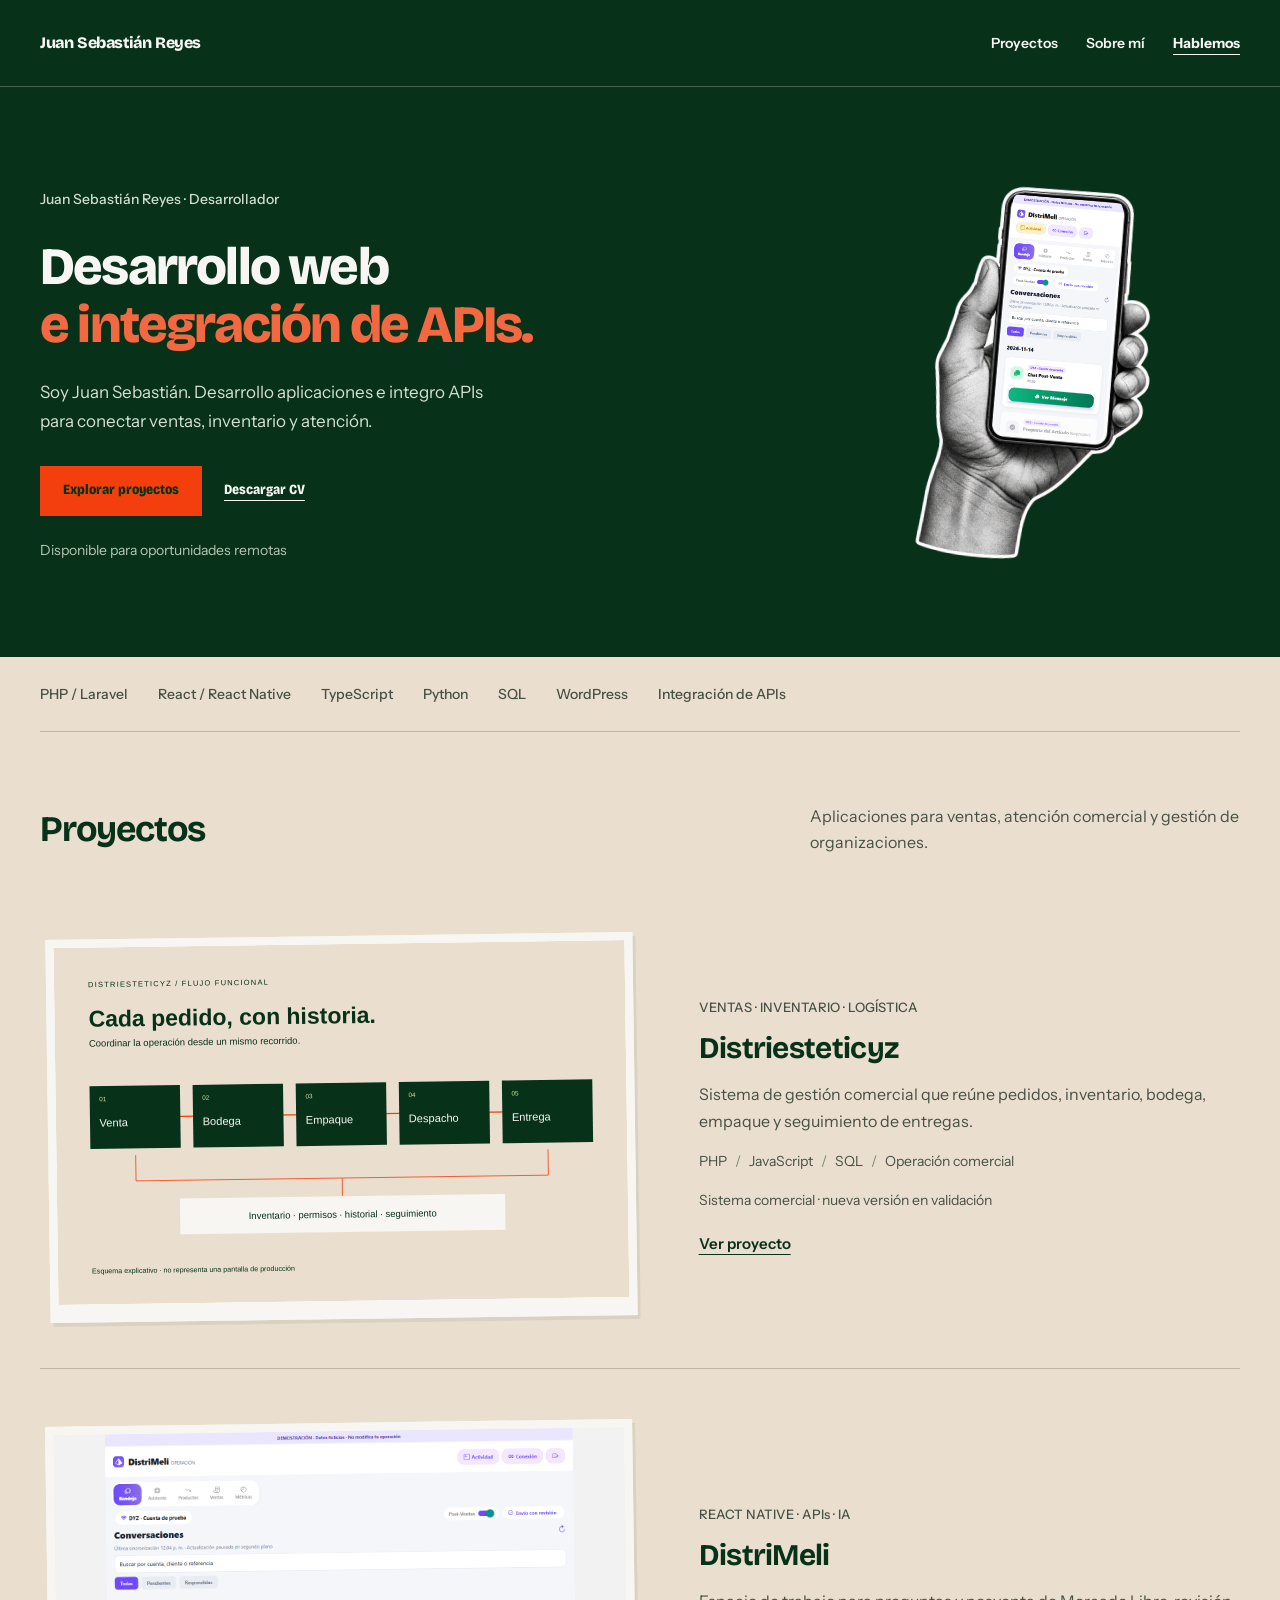
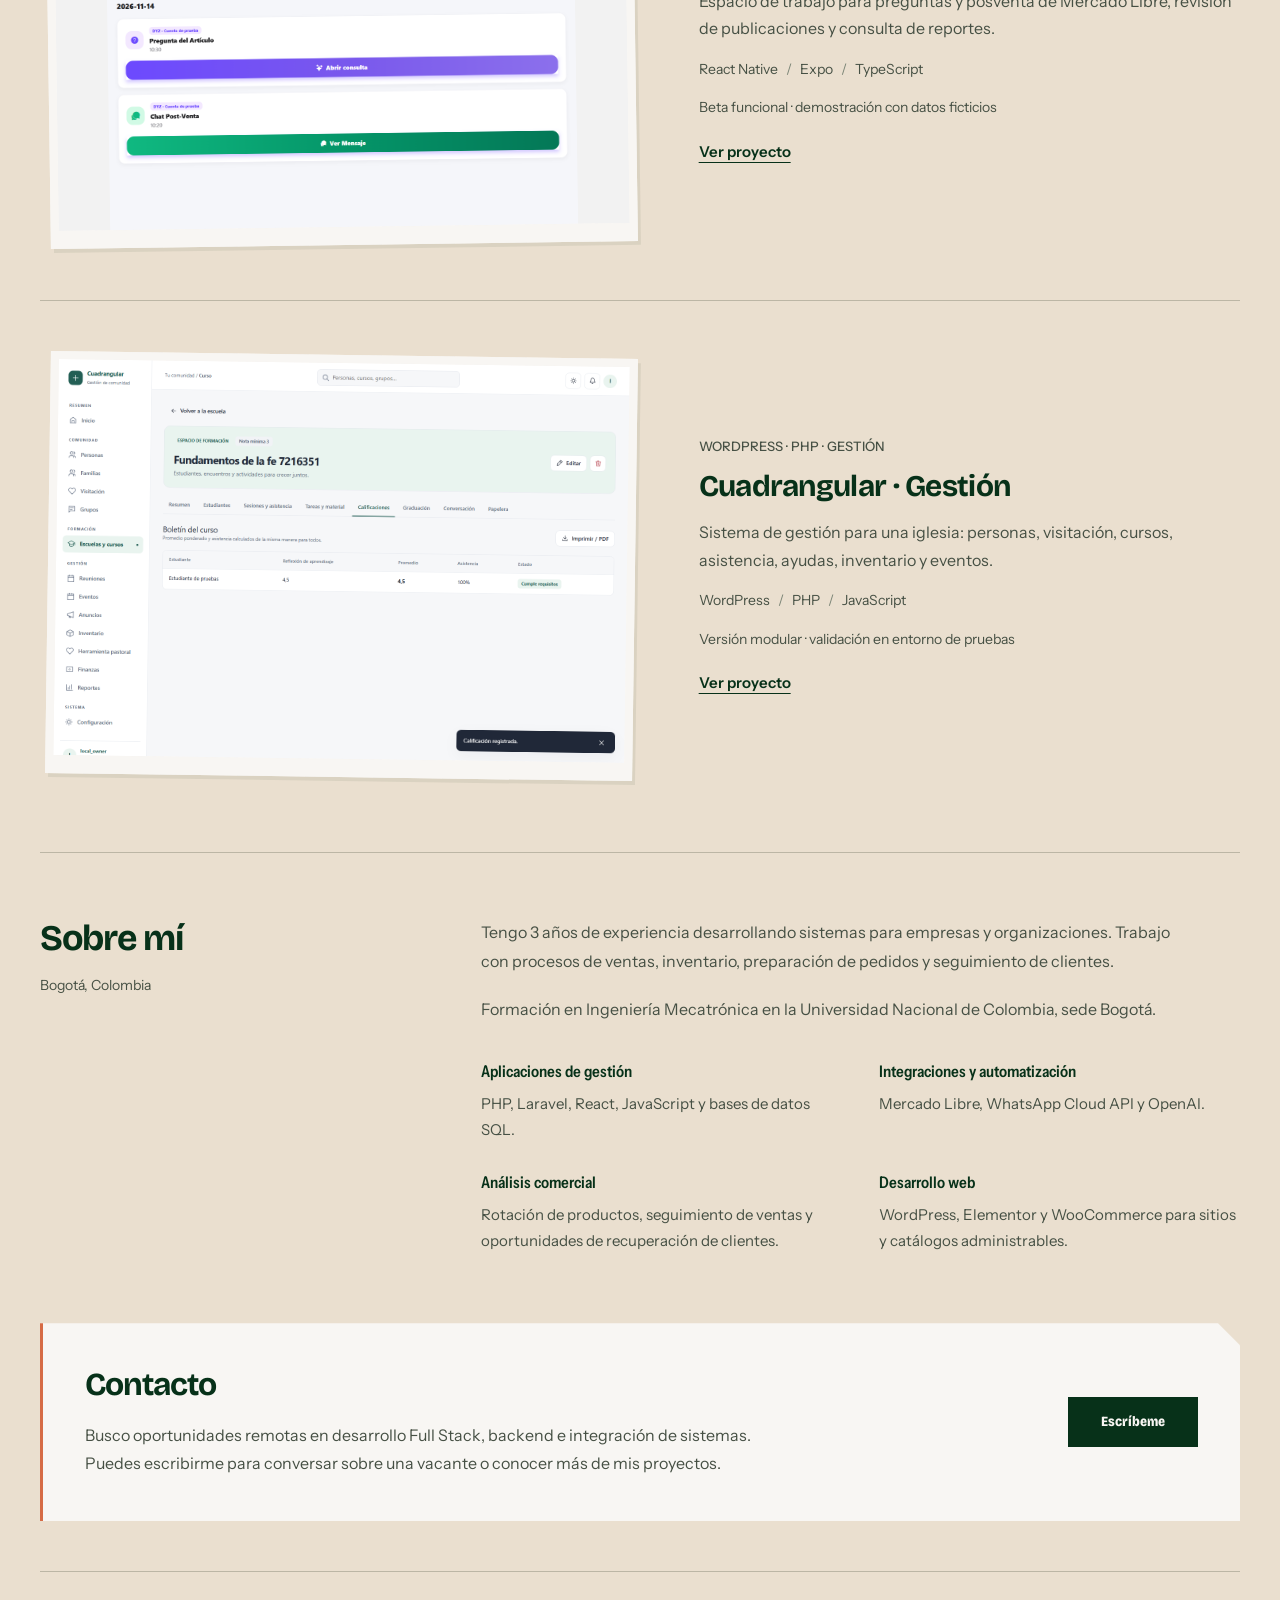
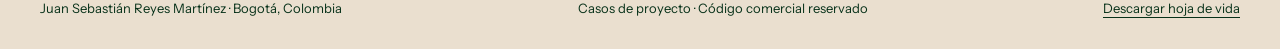
==== index.html @ 17f19066 "Simplificar proyectos, perfil y fichas Sustituir el eslogan por Desarrollo web e integración de APIs" ====
<!doctype html><html lang="es"><head><meta charset="utf-8"><meta name="viewport" content="width=device-width, initial-scale=1"><title>Desarrollo, automatización y sistemas de negocio | Juan Sebastián Reyes</title><meta name="description" content="Portafolio de Juan Sebastián Reyes: sistemas comerciales, aplicaciones e integraciones con APIs."><meta name="theme-color" content="#073119"><link rel="icon" href="favicon.svg" type="image/svg+xml"><link rel="stylesheet" href="style.css?v=editorial-3"></head><body class="home"><a class="skip" href="#main">Saltar al contenido</a><header class="nav"><div class="wrap nav-inner"><a class="brand" href="index.html">Juan Sebastián Reyes<span> / Desarrollo</span></a><nav class="nav-links" aria-label="Navegación principal"><a href="index.html#proyectos">Proyectos</a><a class="nav-about" href="index.html#sobre-mi">Sobre mí</a><a class="nav-contact" href="mailto:jreyesmaun@gmail.com">Hablemos</a></nav></div></header><main id="main"><div class="wrap"><div class="hero"><div><div class="eyebrow">Juan Sebastián Reyes · Desarrollador</div><h1>Desarrollo web<br><em>e integración de APIs.</em></h1><p class="intro">Soy Juan Sebastián. Desarrollo aplicaciones e integro APIs para conectar ventas, inventario y atención.</p><div class="actions"><a class="button" href="#proyectos">Explorar proyectos </a><a class="button secondary" href="Juan-Sebastian-Reyes-CV.pdf" download>Descargar CV </a></div><p class="hero-availability">Disponible para oportunidades remotas</p></div><aside class="hero-side" aria-label="Vista de DistriMeli"><div class="collage"><div class="phone-cutout"><img class="phone-art" src="telefono-mano.webp" alt=""><img class="phone-screen" src="distrimeli-mobile.png" alt="DistriMeli: interfaz móvil de atención comercial con datos de demostración"></div></div></aside></div><div class="skill-strip" aria-label="Tecnologías principales"><span>PHP / Laravel</span><span>React / React Native</span><span>TypeScript</span><span>Python</span><span>SQL</span><span>WordPress</span><span>Integración de APIs</span></div><section id="proyectos"><div class="section-heading"><h2>Proyectos</h2><p>Aplicaciones para ventas, atención comercial y gestión de organizaciones.</p></div><article class="featured"><a class="preview" href="distriesteticyz.html" aria-label="Ver caso de Distriesteticyz"><img src="flujo-dyz.svg" alt="Diagrama explicativo: venta, bodega, empaque, despacho y entrega, con inventario e historial compartidos." loading="lazy" width="1440" height="900"></a><div class="project-info"><span class="project-number">VENTAS · INVENTARIO · LOGÍSTICA</span><h3>Distriesteticyz</h3><p>Sistema de gestión comercial que reúne pedidos, inventario, bodega, empaque y seguimiento de entregas.</p><div class="tags"><span class="tag">PHP</span><span class="tag">JavaScript</span><span class="tag">SQL</span><span class="tag">Operación comercial</span></div><p class="scope-short">Sistema comercial · nueva versión en validación</p><a class="text-link" href="distriesteticyz.html">Ver proyecto </a></div></article><div class="project-grid"><article class="small-project"><a class="preview" href="distrimeli.html" aria-label="Ver caso de DistriMeli"><img src="distrimeli-demo.png" alt="Captura de DistriMeli en modo demostración con bandeja de preguntas y posventa de una cuenta de prueba." loading="lazy" width="1440" height="1000"></a><div class="project-info"><span class="project-number">REACT NATIVE · APIs · IA</span><h3>DistriMeli</h3><p>Espacio de trabajo para preguntas y posventa de Mercado Libre, revisión de publicaciones y consulta de reportes.</p><div class="tags"><span class="tag">React Native</span><span class="tag">Expo</span><span class="tag">TypeScript</span></div><p class="scope-short">Beta funcional · demostración con datos ficticios</p><a class="text-link" href="distrimeli.html">Ver proyecto </a></div></article><article class="small-project"><a class="preview" href="gestion-comunidad.html" aria-label="Ver caso de Cuadrangular · Gestión"><img src="cuadrangular-demo.png" alt="Captura del boletín de un curso de Cuadrangular Gestión con estudiante de pruebas, nota y asistencia." loading="lazy" width="1440" height="1000"></a><div class="project-info"><span class="project-number">WORDPRESS · PHP · GESTIÓN</span><h3>Cuadrangular · Gestión</h3><p>Sistema de gestión para una iglesia: personas, visitación, cursos, asistencia, ayudas, inventario y eventos.</p><div class="tags"><span class="tag">WordPress</span><span class="tag">PHP</span><span class="tag">JavaScript</span></div><p class="scope-short">Versión modular · validación en entorno de pruebas</p><a class="text-link" href="gestion-comunidad.html">Ver proyecto </a></div></article></div></section><section class="about" id="sobre-mi"><div><h2>Sobre mí</h2><p class="about-location">Bogotá, Colombia</p></div><div class="about-text"><p>Tengo 3 años de experiencia desarrollando sistemas para empresas y organizaciones. Trabajo con procesos de ventas, inventario, preparación de pedidos y seguimiento de clientes.</p><p>Formación en Ingeniería Mecatrónica en la Universidad Nacional de Colombia, sede Bogotá.</p><div class="capabilities"><div><h3>Aplicaciones de gestión</h3><p>PHP, Laravel, React, JavaScript y bases de datos SQL.</p></div><div><h3>Integraciones y automatización</h3><p>Mercado Libre, WhatsApp Cloud API y OpenAI.</p></div><div><h3>Análisis comercial</h3><p>Rotación de productos, seguimiento de ventas y oportunidades de recuperación de clientes.</p></div><div><h3>Desarrollo web</h3><p>WordPress, Elementor y WooCommerce para sitios y catálogos administrables.</p></div></div></div></section><section class="contact" id="contacto"><div><h2>Contacto</h2><p>Busco oportunidades remotas en desarrollo Full Stack, backend e integración de sistemas. Puedes escribirme para conversar sobre una vacante o conocer más de mis proyectos.</p></div><a class="button" href="mailto:jreyesmaun@gmail.com">Escríbeme </a></section></div></main><footer class="wrap footer"><span>Juan Sebastián Reyes Martínez · Bogotá, Colombia</span><span>Casos de proyecto · Código comercial reservado</span><a href="Juan-Sebastian-Reyes-CV.pdf" download>Descargar hoja de vida</a></footer></body></html>
---- style.css ----
:root{--paper:#f6f5ef;--ink:#183a2e;--muted:#59655f;--line:#d7ddd4;--lime:#d9eea6;--orange:#be4b29;--white:#fffef9;--radius:16px}*{box-sizing:border-box}html{scroll-behavior:smooth;scroll-padding-top:90px}body{margin:0;background:var(--paper);color:var(--ink);font-family:Arial,Helvetica,sans-serif;line-height:1.6}a{color:inherit}button{font:inherit}img{display:block;max-width:100%;height:auto}button,a{-webkit-tap-highlight-color:transparent}a:focus-visible,button:focus-visible,summary:focus-visible{outline:3px solid var(--orange);outline-offset:5px}::selection{background:var(--lime)}.wrap{width:min(1180px,calc(100% - 64px));margin:auto}.skip{position:absolute;top:-80px;background:var(--ink);color:white;padding:12px;z-index:9}.skip:focus{top:8px}.nav{border-bottom:1px solid var(--line);background:var(--paper)}.nav-inner{min-height:88px;display:flex;justify-content:space-between;align-items:center;gap:24px}.brand{text-decoration:none;font-size:17px;font-weight:700;letter-spacing:-.4px}.brand span{font-weight:400;color:var(--muted)}.nav-links{display:flex;gap:28px;align-items:center;font-size:14px}.nav-links a{text-decoration:none}.nav-links a:hover{text-decoration:underline}.nav-contact{border:1px solid var(--ink);padding:9px 16px;border-radius:100px}.eyebrow{font-size:12px;font-weight:700;letter-spacing:1.5px;text-transform:uppercase;color:var(--muted)}.hero{padding:84px 0 64px;display:grid;grid-template-columns:1.55fr .7fr;gap:60px;align-items:end}.hero h1{font-family:Georgia,'Times New Roman',serif;font-weight:400;font-size:clamp(46px,5.5vw,76px);line-height:1.07;letter-spacing:-2.6px;margin:22px 0 28px}.hero h1 em{font-style:italic;color:var(--orange)}.intro{font-size:18px;line-height:1.7;max-width:650px;color:var(--muted)}.hero-side{border-top:2px solid var(--ink);padding:25px 0 0;margin-bottom:10px}.hero-side p{font-size:15px;margin:8px 0 22px}.status{display:flex;align-items:center;gap:8px;font-size:12px;color:var(--muted)}.dot{width:7px;height:7px;background:#367b4e;border-radius:50%;flex-shrink:0}.actions{display:flex;flex-wrap:wrap;gap:14px;margin-top:28px}.button{display:inline-flex;align-items:center;justify-content:center;gap:20px;min-height:48px;padding:12px 21px;background:var(--ink);color:var(--white);text-decoration:none;border:1px solid var(--ink);border-radius:6px;font-size:14px;font-weight:600}.button:hover{background:#29553f}.button.secondary{background:transparent;color:var(--ink)}.button.secondary:hover{background:#e8eee2}.skill-strip{border-top:1px solid var(--line);border-bottom:1px solid var(--line);display:flex;flex-wrap:wrap;gap:12px 26px;padding:19px 0;font-size:13px;color:var(--muted)}.skill-strip span:before{content:'+';color:var(--orange);margin-right:9px}section{padding:72px 0}.section-heading{display:flex;align-items:baseline;justify-content:space-between;gap:24px;margin-bottom:35px}.section-heading h2,.about h2,.contact h2{font-family:Georgia,serif;font-size:40px;line-height:1.15;font-weight:400;letter-spacing:-1px;margin:0}.section-heading p{font-size:13px;color:var(--muted);max-width:300px}.featured{display:grid;grid-template-columns:1.2fr 1fr;gap:40px;align-items:center;padding-bottom:44px;border-bottom:1px solid var(--line)}.preview{display:block;overflow:hidden;border-radius:var(--radius);background:#e8eee7;border:1px solid #dce2d8}.preview img{width:100%;transition:transform .25s ease}.preview:hover img{transform:scale(1.025)}.project-number{color:var(--orange);font-size:12px;letter-spacing:1px;font-weight:700}.project-info h3,.small-project h3{font-size:30px;line-height:1.2;letter-spacing:-1px;margin:14px 0}.project-info p,.small-project p{color:var(--muted);font-size:16px}.tags{display:flex;gap:7px;flex-wrap:wrap;margin:20px 0}.tag{border:1px solid var(--line);padding:4px 10px;border-radius:100px;font-size:11px;color:var(--muted)}.text-link{display:inline-flex;gap:24px;align-items:center;text-underline-offset:6px;font-size:14px;font-weight:700}.project-grid{display:grid;grid-template-columns:1fr 1fr;gap:36px;padding-top:40px}.small-project .preview{aspect-ratio:1.44;display:flex;align-items:center;background:#edeef5}.small-project .preview img{width:100%;height:100%;object-fit:cover;object-position:top}.small-project .project-number{display:block;margin-top:23px}.small-project h3{font-size:26px}.small-project p{max-width:500px}.scope-short{font-size:12px!important;line-height:1.5;color:var(--muted)}.about{border-top:1px solid var(--line);display:grid;grid-template-columns:.8fr 1.2fr;gap:80px}.about-text>p{font-size:18px;color:var(--muted);margin-top:0}.capabilities{display:grid;grid-template-columns:1fr 1fr;gap:22px 26px;margin-top:30px}.capabilities h3{font-size:15px;margin:0 0 5px}.capabilities p{font-size:14px;margin:0;color:var(--muted)}.contact{padding:54px;background:var(--ink);color:var(--paper);border-radius:var(--radius);margin-bottom:60px;display:flex;gap:40px;justify-content:space-between;align-items:center}.contact h2{font-size:38px}.contact p{color:#d0dbd0;max-width:590px}.contact .button{background:var(--lime);color:var(--ink);border-color:var(--lime);white-space:nowrap}.footer{border-top:1px solid var(--line);padding:25px 0 35px;font-size:12px;color:var(--muted);display:flex;justify-content:space-between;gap:24px}.footer a{text-underline-offset:4px}.case-top{padding:45px 0 42px}.back{font-size:13px;text-decoration:none;color:var(--muted)}.case-title{display:grid;grid-template-columns:1.5fr .65fr;gap:60px;align-items:end;margin-top:42px}.case-title h1{font-size:clamp(40px,5.2vw,66px);font-family:Georgia,serif;line-height:1.1;font-weight:400;letter-spacing:-2px;margin:18px 0}.case-title .lead{font-size:21px;color:var(--muted);max-width:700px;line-height:1.5}.case-meta{border-left:1px solid var(--line);padding-left:24px;font-size:13px}.case-meta strong{display:block;color:var(--ink);margin-top:18px}.case-meta p{margin:4px 0;color:var(--muted)}.case-media{margin:0;padding:0}.image-open{border:1px solid var(--line);border-radius:var(--radius);padding:0;display:block;overflow:hidden;width:100%;cursor:zoom-in;background:#e8eee7}.case-media img{width:100%;max-height:670px;object-fit:contain}.case-media figcaption{font-size:12px;color:var(--muted);padding:12px 0}.case-body{display:grid;grid-template-columns:230px 1fr;gap:70px;padding-top:50px}.case-index{font-size:13px;position:sticky;top:24px;align-self:start;border-top:1px solid var(--line);padding-top:20px}.case-index a{display:block;text-decoration:none;margin:12px 0;color:var(--muted)}.case-index a:hover{color:var(--orange)}.case-content section{padding:0 0 45px}.case-content h2{font-family:Georgia,serif;font-size:32px;line-height:1.2;font-weight:400;letter-spacing:-.6px;margin:0 0 20px}.case-content p{font-size:17px;color:var(--muted)}.feature-list{list-style:none;padding:0;margin:0}.feature-list li{border-top:1px solid var(--line);padding:17px 0;display:grid;grid-template-columns:190px 1fr;gap:25px;font-size:15px}.feature-list strong{font-size:14px}.feature-list span{color:var(--muted)}details{border-top:1px solid var(--line);padding:18px 0}summary{cursor:pointer;font-weight:600;font-size:15px}details p{font-size:15px!important;margin-bottom:0}.scope-box{padding:25px!important;background:#e8eee3;border-radius:12px;margin-bottom:45px}.scope-box h2{font-size:27px}.scope-box p{font-size:15px}.next-case{border-top:1px solid var(--line);padding:40px 0 60px;display:flex;justify-content:space-between;gap:24px;align-items:center}.next-case h2{font-size:24px;margin:4px 0}.gallery-dialog{width:min(1500px,96vw);max-width:96vw;max-height:94vh;border:0;padding:50px 14px 14px;background:var(--white);border-radius:10px}.gallery-dialog::backdrop{background:rgba(12,30,22,.83)}.gallery-dialog img{max-height:80vh;margin:auto;object-fit:contain}.close-dialog{position:absolute;right:14px;top:10px;border:1px solid var(--line);border-radius:4px;background:var(--white);padding:5px 13px;cursor:pointer}.print-only{display:none}
@media(max-width:850px){.wrap{width:calc(100% - 40px)}.hero{grid-template-columns:1fr;gap:30px;padding-top:55px}.hero-side{display:grid;grid-template-columns:1fr 1fr;gap:14px}.hero h1{font-size:58px}.hero-side p{margin-bottom:8px}.featured{grid-template-columns:1fr;gap:26px}.project-info h3{font-size:30px}.about{gap:35px;grid-template-columns:1fr}.contact{padding:32px;flex-direction:column;align-items:flex-start}.case-title{grid-template-columns:1fr;gap:15px}.case-meta{border-left:0;padding-left:0;display:grid;grid-template-columns:1fr 1fr;gap:20px}.case-body{grid-template-columns:1fr;gap:20px}.case-index{position:static;display:flex;gap:18px;flex-wrap:wrap;padding:12px 0;border-bottom:1px solid var(--line)}.case-index a{margin:0}.case-title h1{font-size:50px}.section-heading h2{font-size:36px}}
@media(max-width:560px){.wrap{width:calc(100% - 32px)}.nav-inner{min-height:76px;gap:12px}.brand{font-size:15px}.brand span{display:block;font-size:12px}.nav-links{gap:14px;font-size:12px}.nav-links .nav-about{display:none}.nav-contact{padding:7px 11px}.hero{padding:44px 0 35px}.hero h1{font-size:46px;letter-spacing:-1.9px}.intro{font-size:16px}.hero-side{grid-template-columns:1fr}.hero-side .side-note{display:none}.actions{gap:10px}.button{font-size:13px;padding:11px 15px;gap:10px}.skill-strip{gap:10px 16px;font-size:12px}.section-heading{display:block}.section-heading p{max-width:none}section{padding:48px 0}.project-grid{grid-template-columns:1fr;gap:36px}.project-info h3{font-size:28px}.capabilities{grid-template-columns:1fr}.about{gap:25px}.contact{padding:28px 24px;margin-bottom:35px}.contact h2{font-size:32px}.footer{flex-direction:column;gap:9px}.case-top{padding-top:28px}.case-title{margin-top:28px}.case-title h1{font-size:41px;overflow-wrap:anywhere}.case-title .lead{font-size:19px}.case-meta{grid-template-columns:1fr;gap:0}.case-media img{max-height:none}.case-body{padding-top:30px}.feature-list li{grid-template-columns:1fr;gap:5px}.case-content h2{font-size:28px}.case-content p{font-size:16px}.next-case{align-items:flex-start;flex-direction:column}.next-case h2{font-size:23px}.case-index{font-size:12px;gap:12px}.tags{margin:16px 0}}
@media(prefers-reduced-motion:reduce){html{scroll-behavior:auto}*{transition:none!important}}@media print{.nav,.case-index,.contact,.footer,.next-case,.actions,.gallery-dialog{display:none}.wrap{width:100%}.case-body{display:block}.case-title{display:block}.case-meta{border:0;padding:0}.case-media img{max-height:320px}.case-content section{break-inside:avoid}.case-content details{display:block}body{background:white;color:black}.case-top{padding-top:0}}

/* COLLAGE REDESIGN */
@font-face{font-family:Bricolage;src:url('bricolage.woff2') format('woff2');font-weight:200 800;font-stretch:75% 100%;font-display:swap}
@font-face{font-family:Instrument;src:url('instrument.woff2') format('woff2');font-weight:400 700;font-stretch:75% 100%;font-display:swap}
:root{--paper:#EADFCF;--ink:#073119;--muted:#465044;--line:#bcb6a5;--lime:#f4f9f0;--orange:#c32d05;--white:#F8F6F3;--radius:0px;--signal:#F23F0D}
body{font-family:Instrument,Arial,sans-serif;background:var(--paper)}
.wrap{width:min(1200px,calc(100% - 72px))}h1,h2,h3,.brand,.button,.collage-label{font-family:Bricolage,Arial,sans-serif;font-stretch:85%}
.nav{background:var(--ink);color:var(--white);border-color:#49614b}.nav-inner{min-height:86px}.brand{font-size:19px;font-weight:800}.brand span{color:#d1dacb;font-size:13px;margin-left:8px}.nav-links{font-weight:600}.nav-contact{border:0;background:var(--signal);color:var(--ink);border-radius:0;font-weight:800;clip-path:polygon(0 0,100% 0,100% 75%,90% 100%,0 100%)}
.home{background:linear-gradient(var(--ink) 0 815px,var(--paper) 815px)}
.hero{position:relative;grid-template-columns:1.15fr 1fr;align-items:center;gap:25px;min-height:638px;padding:65px 0 40px;color:var(--white)}
.hero:before{content:'';position:absolute;pointer-events:none;inset:0 -30px;background:radial-gradient(#f23f0d44 .8px,transparent 1px);background-size:9px 9px;mask-image:linear-gradient(90deg,transparent 40%,#000);z-index:0}.hero>div,.hero>aside{position:relative}
.hero .eyebrow{color:#e4d9c8;font-size:11px;letter-spacing:1.9px}.hero h1{font-family:Bricolage,Arial,sans-serif;font-stretch:75%;font-size:clamp(64px,6.5vw,92px);line-height:.91;letter-spacing:-4px;font-weight:800;margin:27px 0}.hero h1 em{font-style:normal;color:var(--signal)}.hero .intro{font-size:16px;line-height:1.65;max-width:530px;color:#e4e5d9}.hero-side{border:0;padding:0;margin:0;min-width:0}.hero .status{color:#f4f9f0;justify-content:center;font-size:11px;letter-spacing:.3px}.dot{background:#e6f3ad;box-shadow:0 0 0 4px #e6f3ad22}
.button{border:0;border-radius:0;font-size:14px;font-weight:800;min-height:50px;background:var(--ink);padding:13px 23px;box-shadow:4px 4px 0 #07311920;transition:transform .18s,background .18s}.button:hover{background:#194b2c;transform:translate(-2px,-2px)}.hero .button{background:var(--signal);color:var(--ink);box-shadow:4px 4px 0 #0003}.hero .button.secondary{background:transparent;border:1px solid #adbb9f;color:var(--white);box-shadow:none}.hero .button.secondary:hover{background:#21472f}.actions{gap:16px}
.collage{height:470px;position:relative;isolation:isolate}.collage-orbit{position:absolute;inset:45px 10px 25px 25px;border:1px solid #f23f0d88;border-radius:50%;transform:rotate(-20deg)}.collage-orbit:after{content:'';position:absolute;inset:26px -20px;border:1px dashed #e9dece55;border-radius:50%;transform:rotate(45deg)}
.paper-screen{position:absolute;top:70px;left:2%;width:74%;padding:9px 9px 20px;background:var(--white);color:var(--ink);transform:rotate(-10deg);box-shadow:9px 10px 0 #0004;clip-path:polygon(0 2%,96% 0,100% 96%,85% 98%,70% 97%,42% 100%,0 97%)}.paper-screen img{width:100%;filter:grayscale(1);border:1px solid #aaa}.paper-caption{display:block;font-size:9px;font-weight:700;letter-spacing:1px;padding:4px 4px 9px}.phone-cutout{position:absolute;top:10px;right:-10px;width:72%;aspect-ratio:2/3;transform:rotate(10deg);filter:drop-shadow(8px 10px 0 #0003)}.phone-art{position:absolute;inset:0;width:100%;height:100%}.phone-screen{position:absolute;left:34.4%;top:6.4%;width:42%;height:59.8%;object-fit:cover;object-position:top;border-radius:4%}
.experience-stamp{position:absolute;z-index:4;left:0;bottom:62px;width:135px;height:135px;background:var(--signal);color:var(--ink);display:flex;flex-direction:column;align-items:center;justify-content:center;transform:rotate(-12deg);clip-path:polygon(50% 0,60% 10%,75% 4%,79% 20%,96% 25%,90% 40%,100% 50%,90% 60%,96% 75%,80% 80%,75% 96%,60% 90%,50% 100%,40% 90%,25% 96%,20% 80%,4% 75%,10% 60%,0 50%,10% 40%,4% 25%,20% 20%,25% 4%,40% 10%)}.experience-stamp strong{font:800 52px/.9 Bricolage}.experience-stamp span{font-size:10px;font-weight:800;text-align:center;line-height:1.15;margin-top:5px}.collage-label{position:absolute;z-index:5;padding:8px 16px;background:var(--paper);color:var(--ink);font-weight:800;letter-spacing:1px;font-size:13px;box-shadow:5px 5px 0 #0003;white-space:nowrap}.label-one{top:20px;left:0;transform:rotate(-5deg)}.label-two{right:0;bottom:29px;background:var(--signal);transform:rotate(-5deg)}.collage-cross{position:absolute;right:3px;top:3px;color:var(--signal);font-size:68px;line-height:1}
.skill-strip{position:relative;background:var(--paper);color:var(--ink);border:0;margin:20px -12px 0;padding:24px 26px;justify-content:space-between;gap:12px;font-weight:700;font-size:12px;transform:rotate(-1deg);clip-path:polygon(0 6%,8% 2%,15% 5%,30% 0,40% 4%,55% 0,70% 4%,83% 0,100% 4%,100% 96%,88% 100%,73% 96%,60% 100%,44% 97%,30% 100%,12% 97%,0 100%)}.skill-strip span:before{content:'✳';color:var(--orange)}
#proyectos{position:relative;padding-top:90px;background:var(--paper)}#proyectos:before{content:'';position:absolute;inset:40px -36px 0;background:var(--paper);z-index:-1}.section-heading{align-items:end;border-bottom:2px solid var(--ink);padding-bottom:24px;margin-bottom:42px}.section-heading h2,.about h2,.contact h2{font-family:Bricolage,Arial,sans-serif;font-weight:800;font-stretch:75%;text-transform:uppercase;font-size:clamp(36px,4.5vw,62px);line-height:.95;letter-spacing:-2px;max-width:650px}.section-heading p{font-size:14px;line-height:1.6}
.preview{border:9px solid var(--white);border-bottom-width:27px;border-radius:0;box-shadow:7px 8px 0 #07311925;transform:rotate(-2deg)}.featured{gap:58px;padding:8px 8px 55px;grid-template-columns:1.1fr 1fr}.project-info h3,.small-project h3{font-weight:800;font-size:35px;letter-spacing:-1.4px}.project-number{display:inline-block;background:var(--ink);color:var(--white);padding:7px 10px;font-size:10px;letter-spacing:1px;transform:rotate(-1deg)}.tag{border-color:#8d9a83;border-radius:0;color:var(--ink);font-size:11px;background:#f8f6f333}.text-link{font-family:Bricolage;font-size:16px;gap:40px}.text-link:hover{color:var(--orange)}.project-grid{gap:65px;padding:48px 10px 0}.small-project:nth-child(2) .preview{transform:rotate(2deg)}.small-project .preview{aspect-ratio:1.55}.small-project .preview img{filter:grayscale(1);transition:filter .3s,transform .3s}.small-project .preview:hover img{filter:none}.small-project .project-number{margin-top:35px}.scope-short{font-size:12px!important}.about{padding:65px 0 75px;gap:65px;border-top:2px solid var(--ink);grid-template-columns:.9fr 1.1fr}.about h2{font-size:51px}.about .eyebrow{color:var(--orange)}.about-text>p{font-size:18px}.capabilities{gap:25px}.capabilities h3{font-weight:800;font-size:17px}.capabilities>div{border-top:1px solid var(--line);padding-top:15px}
.contact{position:relative;background:var(--signal);color:var(--ink);border-radius:0;padding:65px 55px;clip-path:polygon(0 5%,93% 0,100% 15%,100% 95%,7% 100%,0 85%);margin-bottom:40px;gap:40px}.contact h2{font-size:48px;max-width:650px}.contact p{color:var(--ink);font-size:16px}.contact .button{background:var(--ink);color:var(--white);box-shadow:5px 5px 0 #07311930}.footer{border-color:#9ba68e;color:var(--ink);font-size:11px}
.case-top{padding:40px 0}.case-title{gap:55px;margin-top:35px}.case-title h1{font-family:Bricolage;font-stretch:75%;font-size:clamp(40px,5.2vw,70px);font-weight:800;letter-spacing:-2px;text-transform:uppercase;line-height:1}.case-title .lead{font-size:23px}.case-top .eyebrow{color:var(--orange)}.case-meta{border-left:2px solid var(--signal)}.case-meta strong{font-family:Bricolage;font-size:15px}.image-open{border:10px solid var(--white);border-bottom-width:20px;box-shadow:7px 7px 0 #07311920;border-radius:0}.case-content h2{font-family:Bricolage;font-size:36px;letter-spacing:-1px;font-weight:800;line-height:1.1}.case-index{border-top:3px solid var(--signal)}.case-index a{color:var(--ink)}.case-index a:hover{text-decoration:underline}.scope-box{border-radius:0;background:#f8f6f3;border-left:4px solid var(--signal);padding:28px!important}.gallery-dialog,.close-dialog{border-radius:0}.next-case{border-top:2px solid var(--ink)}
@media(min-width:1500px){.home{background:linear-gradient(var(--ink) 0 815px,var(--paper) 815px)}}
@media(max-width:1000px){.hero h1{font-size:70px}.hero{gap:10px}.collage{height:415px}.phone-cutout{top:50px;width:82%}.experience-stamp{width:115px;height:115px;bottom:80px}.label-two{font-size:10px;bottom:44px}.collage-label{font-size:11px}.skill-strip{justify-content:flex-start;gap:12px 24px}.home{background:linear-gradient(var(--ink) 0 830px,var(--paper) 830px)}.brand span{display:none}.about h2{font-size:42px}}
@media(max-width:850px){.wrap{width:calc(100% - 40px)}.home{background:var(--paper)}.home .nav{background:var(--ink)}.hero{grid-template-columns:1fr;gap:0;padding:45px 0 30px;background:var(--ink);box-shadow:0 0 0 20px var(--ink)}.hero:before{inset:0;mask-image:linear-gradient(0deg,#000,transparent)}.hero h1{font-size:80px}.hero .intro{max-width:600px}.hero-side{display:block;max-width:480px;width:100%;margin:15px auto 0}.collage{height:470px}.phone-cutout{top:5px;width:72%}.experience-stamp{bottom:65px;width:135px;height:135px}.label-two{bottom:25px;font-size:13px}.collage-label{font-size:13px}.hero .status{padding-top:8px}.skill-strip{margin-top:22px;padding:20px 12px;transform:none;clip-path:none;border-bottom:1px solid var(--line)}#proyectos{padding-top:55px}.section-heading h2{font-size:49px}.featured{grid-template-columns:1fr;gap:33px;padding-left:5px;padding-right:5px}.project-grid{gap:35px}.project-info h3{font-size:35px}.about{grid-template-columns:1fr;gap:30px}.about h2{font-size:48px}.contact{padding:55px 35px;gap:20px}.contact h2{font-size:45px}.case-title{gap:15px}.case-meta{border-left:0;border-top:1px solid var(--line);padding-top:10px}.case-title h1{font-size:51px}.case-body{gap:25px}.case-content h2{font-size:32px}}
@media(max-width:560px){.wrap{width:calc(100% - 36px)}.nav-inner{min-height:76px;gap:8px}.brand{font-size:15px;max-width:135px;line-height:1.1}.nav-links{gap:15px;font-size:11px}.nav-contact{padding:9px 10px}.hero{box-shadow:0 0 0 18px var(--ink);padding-top:37px}.hero .eyebrow{font-size:9px;letter-spacing:1.1px}.hero h1{font-size:clamp(54px,15.8vw,82px);letter-spacing:-3px;margin:24px 0}.hero .intro{font-size:15px}.hero .actions{gap:10px}.hero .button{font-size:12px;padding:12px 15px}.hero-side{margin-top:22px}.collage{height:390px;max-width:360px;margin:auto}.phone-cutout{width:76%;right:0;top:16px}.paper-screen{top:65px;width:76%}.experience-stamp{width:108px;height:108px;bottom:48px}.experience-stamp strong{font-size:42px}.experience-stamp span{font-size:8px}.collage-label{font-size:10px;padding:8px 10px}.label-one{top:20px}.label-two{font-size:10px;bottom:15px;right:3px}.collage-cross{font-size:52px;right:0}.hero .status{font-size:10px}.skill-strip{font-size:11px;gap:12px 20px;margin-left:0;margin-right:0;padding:18px 0}.section-heading h2{font-size:42px;letter-spacing:-1.5px}.section-heading p{margin-bottom:0}.section-heading{padding-bottom:20px;margin-bottom:30px}.preview{border-width:7px;border-bottom-width:20px;box-shadow:5px 6px 0 #07311925}.project-grid{grid-template-columns:1fr;padding-top:30px;gap:44px}.project-info h3,.small-project h3{font-size:30px}.project-number{font-size:9px;letter-spacing:.6px}.featured{padding-bottom:35px}.about{padding:45px 0}.about h2{font-size:43px}.about-text>p{font-size:16px}.capabilities{grid-template-columns:1fr;gap:18px}.contact{padding:45px 25px;clip-path:polygon(0 3%,92% 0,100% 7%,100% 97%,8% 100%,0 93%)}.contact h2{font-size:39px}.contact p{font-size:15px}.footer{font-size:11px}.case-title h1{font-size:clamp(32px,9vw,45px);overflow-wrap:anywhere}.case-title .lead{font-size:20px}.case-title .eyebrow{font-size:10px;letter-spacing:1px}.case-content h2{font-size:29px}.case-content p{font-size:16px}.case-body{padding-top:25px}.scope-box{padding:22px!important}.image-open{border-width:6px;border-bottom-width:13px}.case-media figcaption{font-size:11px}.next-case h2{font-size:25px}}
@media(max-width:360px){.collage{height:345px}.label-two{font-size:9px}.experience-stamp{bottom:35px}.hero .button{padding:11px 12px}.nav-links{gap:10px}}
@media(prefers-reduced-motion:reduce){*{transition:none!important;scroll-behavior:auto!important}}
@media print{body,.home{background:white}.hero{color:black;box-shadow:none;background:white}.hero .intro,.hero .eyebrow{color:black}.hero-side,.skill-strip{display:none}.hero{display:block}.preview,.image-open{box-shadow:none;transform:none}}

.phone-cutout{width:64%;max-width:320px;right:18px}.hero h1{font-stretch:100%;font-size:clamp(68px,7.5vw,102px)}@media(max-width:850px){.phone-cutout{width:64%;right:18px}.hero h1{font-size:85px}}@media(max-width:560px){.phone-cutout{width:70%;right:10px}.hero h1{font-size:clamp(54px,16vw,82px)}}

.home #main{overflow-x:clip}.collage-orbit{overflow:hidden}.section-heading h2,.about h2,.contact h2{font-stretch:100%}.section-heading h2{font-size:clamp(36px,4vw,56px)}

/* Portada simplificada: un recorte y una sola jerarquía visual. */
.home{background:var(--paper)}
.hero{min-height:570px;grid-template-columns:1.25fr .75fr;gap:65px;padding:65px 0 60px;background:var(--ink);box-shadow:0 0 0 100vmax var(--ink);clip-path:inset(0 -100vmax)}
.hero:before{display:none}
.hero h1{font-size:clamp(52px,5.2vw,74px);line-height:1.02;letter-spacing:-2.6px;margin:28px 0 25px;text-transform:none}
.hero h1 em{color:#F26941}
.hero .eyebrow{font-size:10px;letter-spacing:1.5px;color:#c6d2c3}
.hero .intro{max-width:460px;font-size:17px;line-height:1.7;color:#d8dfd4}
.hero .actions{margin-top:30px;gap:22px;align-items:center}
.hero .button{box-shadow:none}
.hero .button.secondary{border:0;padding:10px 0;background:none;text-decoration:underline;text-underline-offset:6px}
.hero-availability{font-size:11px;color:#b8c7b5;margin:23px 0 0}
.hero-side{margin:0;max-width:none}
.collage{height:405px;max-width:340px;margin:auto}
.phone-cutout{top:0;right:25px;width:265px;max-width:none;transform:rotate(5deg);filter:none}
.skill-strip{transform:none;clip-path:none;margin:0;padding:26px 0;border-bottom:1px solid var(--line);font-weight:500;font-size:12px;gap:14px 22px}
.skill-strip span:before{content:'';margin:0}
#proyectos{padding-top:72px}
@media(max-width:1000px) and (min-width:851px){.hero{gap:30px}.hero h1{font-size:58px}.phone-cutout{width:235px;right:10px}.collage{height:370px}}
@media(max-width:850px){.hero{grid-template-columns:1.1fr .8fr;gap:20px;min-height:510px;padding:50px 0}.hero h1{font-size:52px}.hero .intro{font-size:16px}.hero .eyebrow{font-size:9px;letter-spacing:.8px}.phone-cutout{width:210px;right:5px;top:15px}.collage{height:345px}.hero-side{margin:0;width:100%}.hero .actions{gap:16px}.hero .button{font-size:12px;padding:12px 15px}}
@media(max-width:620px){.hero{grid-template-columns:1fr;gap:26px;padding:45px 0 28px}.hero h1{font-size:clamp(45px,11.8vw,67px);letter-spacing:-1.8px;margin:25px 0 22px}.hero .intro{max-width:440px;font-size:16px}.hero .eyebrow{font-size:9px;letter-spacing:.7px}.hero .actions{margin-top:25px;gap:24px}.hero-availability{margin-top:21px}.hero-side{max-width:300px;margin:auto}.collage{height:295px;width:260px;max-width:100%;margin:auto}.phone-cutout{width:190px;top:0;right:35px;transform:rotate(4deg)}.skill-strip{font-size:11px;gap:15px 22px;padding:23px 0}#proyectos{padding-top:45px}}

/* Refinamiento general */
.hero h1{font-size:clamp(40px,4.1vw,57px);line-height:1.09;letter-spacing:-1.8px;max-width:680px}
.hero .eyebrow{font-size:.875rem;letter-spacing:0;text-transform:none;color:#d3ddcf;font-weight:500}
.hero-availability{font-size:.875rem}.hero .button,.button{font-size:.875rem}
.brand{font-stretch:100%;font-size:1rem}.brand span{display:none}.nav-links{font-size:.875rem}.nav-contact{background:none;color:var(--white);padding:9px 0;border:0;clip-path:none;text-decoration:underline!important;text-underline-offset:6px}
.skill-strip{font-size:.875rem;justify-content:flex-start;gap:14px 30px;color:var(--muted)}
section{padding:64px 0}.section-heading{border:0;padding:0;margin-bottom:48px;align-items:center;gap:45px}.section-heading h2,.about h2,.contact h2{font-family:Bricolage,Arial,sans-serif;font-size:2.25rem;line-height:1.15;font-weight:700;letter-spacing:-1px;text-transform:none;font-stretch:100%;margin:0}.section-heading p{font-size:1rem;max-width:430px;margin:0;color:var(--muted)}
#proyectos{padding:72px 0 60px}#proyectos:before{display:none}
.featured,.small-project{display:grid;grid-template-columns:1.1fr 1fr;gap:64px;align-items:center;padding:32px 8px 50px;border-bottom:1px solid var(--line)}
.project-grid{display:block;padding:0}.small-project{padding-top:54px;padding-bottom:54px}.small-project:last-child{border-bottom:0;padding-bottom:15px}
.preview,.small-project .preview{display:block;aspect-ratio:auto;padding:0;border:8px solid var(--white);border-bottom-width:18px;background:var(--white);box-shadow:3px 4px 0 #07311912;border-radius:0;transform:rotate(-.8deg);overflow:hidden}
.small-project:nth-child(2) .preview{transform:rotate(.8deg)}
.preview img,.small-project .preview img{width:100%;height:auto;object-fit:contain;filter:none;transition:transform .2s}.preview:hover img{transform:scale(1.015)}
.project-number,.small-project .project-number{background:none;color:var(--muted);padding:0;transform:none;font-size:.8125rem;letter-spacing:0;font-weight:500;margin:0;display:block;text-transform:none}
.project-info h3,.small-project h3{font-size:1.875rem;font-weight:700;line-height:1.2;font-stretch:100%;letter-spacing:-.7px;margin:12px 0 15px}.project-info p,.small-project p{font-size:1rem;line-height:1.7;max-width:none;margin:0 0 15px}
.tags{gap:0;margin:15px 0}.tag{border:0;padding:0;background:none;color:var(--muted);font-size:.875rem;line-height:1.7;white-space:normal}.tag:not(:last-child):after{content:' / ';white-space:pre;color:#7a8475;margin:0 5px}
.project-info .scope-short,.small-project .scope-short{font-size:.875rem!important;color:var(--muted);margin-bottom:20px;line-height:1.6}.text-link{font-family:Instrument,Arial,sans-serif;font-size:.9375rem;font-weight:600;gap:0;text-underline-offset:5px}
.about{border-top:1px solid var(--line);grid-template-columns:.65fr 1.35fr;gap:75px;padding:65px 0}.about-location{font-size:.875rem;color:var(--muted);margin:15px 0 0}.about-text>p{font-size:1rem;line-height:1.8;max-width:690px;margin:0 0 20px}.capabilities{gap:28px 38px;margin-top:35px}.capabilities>div{border-top:0;padding:0}.capabilities h3{font-family:Instrument,Arial,sans-serif;font-size:1rem;font-weight:600;line-height:1.5;margin-bottom:8px}.capabilities p{font-size:.9375rem;line-height:1.7}
.contact{padding:44px 42px;background:var(--white);color:var(--ink);margin:5px 0 50px;clip-path:polygon(0 0,calc(100% - 22px) 0,100% 22px,100% 100%,0 100%);align-items:center;gap:50px;border-left:3px solid #d66b45}.contact h2{font-size:2rem}.contact p{font-size:1rem;line-height:1.75;color:var(--muted);margin:17px 0 0;max-width:680px}.contact .button{background:var(--ink);color:var(--white);box-shadow:none;white-space:nowrap;min-width:130px}
.footer{font-size:.8125rem;line-height:1.7;border-color:var(--line);align-items:center;padding:25px 0 30px;flex-wrap:wrap;gap:14px 24px}
.case-top{padding:42px 0}.back{font-size:.875rem;color:var(--muted);text-decoration:underline;text-underline-offset:5px}.case-title{gap:60px;margin-top:38px}.case-title h1{font-family:Bricolage,Arial,sans-serif;font-size:clamp(32px,4vw,50px);font-stretch:100%;font-weight:700;text-transform:none;letter-spacing:-1.4px;line-height:1.12;margin:16px 0}.case-top .eyebrow{font-size:.8125rem;letter-spacing:0;font-weight:500;color:var(--muted);text-transform:none}.case-title .lead{font-size:1.25rem;color:var(--muted);line-height:1.6}.case-meta{border-color:var(--line);border-width:1px;font-size:.875rem}.case-meta strong{font-family:Instrument;font-size:.8755rem;font-weight:600}.case-meta p{font-size:.875rem;line-height:1.65}.case-top .tags{margin-top:25px}
.case-media{max-width:1000px;margin:0 auto}.image-open{border:8px solid var(--white);border-bottom-width:18px;box-shadow:3px 4px 0 #07311912;transform:rotate(-.4deg)}.case-media img{max-height:570px;background:var(--white)}.case-media figcaption{font-size:.8125rem;line-height:1.7;padding:16px 0;color:var(--muted)}
.case-body{grid-template-columns:215px minmax(0,740px);justify-content:space-between;gap:60px;padding-top:45px}.case-index{border-top:1px solid var(--line);font-size:.875rem;padding-top:12px}.case-index a{color:var(--muted);line-height:1.6;margin:14px 0}.case-content h2{font-family:Bricolage,Arial,sans-serif;font-size:1.75rem;font-stretch:100%;font-weight:700;letter-spacing:-.5px;line-height:1.3;margin-bottom:18px}.case-content p{font-size:1rem;line-height:1.8}.case-content section{padding-bottom:40px}.feature-list li{font-size:1rem;line-height:1.75;grid-template-columns:180px 1fr;gap:25px;padding:18px 0}.feature-list strong{font-size:.9375rem;font-weight:600}.case-content summary{font-size:.9375rem;font-weight:600;line-height:1.6}.case-content details p{font-size:1rem!important}.scope-box{background:#f8f6f399;border:0;border-left:2px solid #b5bba9;padding:26px!important}.scope-box h2{font-size:1.5rem}.scope-box p{font-size:.9375rem}.next-case{border-top:1px solid var(--line);padding:32px 0 45px}.next-case .eyebrow{font-size:.8125rem;letter-spacing:0;text-transform:none}.next-case h2{font-size:1.5rem;font-weight:600}.next-case .button{box-shadow:none;border:1px solid var(--line);background:none}
@media(max-width:1000px){.hero h1{font-size:46px}.featured,.small-project{gap:40px}.about{gap:45px}.case-body{grid-template-columns:190px minmax(0,1fr);gap:40px}}
@media(max-width:850px){.hero h1{font-size:37px}.hero .eyebrow{font-size:.8125rem}.section-heading{align-items:flex-start}.section-heading h2{font-size:2rem}.featured,.small-project{grid-template-columns:1fr 1fr;gap:30px}.project-info h3,.small-project h3{font-size:1.5rem}.about{grid-template-columns:1fr;gap:30px}.contact{flex-direction:row;padding:32px 28px;gap:30px}.case-title{grid-template-columns:1fr;gap:12px}.case-title h1{font-size:40px}.case-meta{border-left:0;display:grid;grid-template-columns:1fr 1fr;gap:25px}.case-body{grid-template-columns:1fr;gap:28px}.case-index{display:flex;flex-wrap:wrap;gap:12px 24px}.case-index a{margin:0}.case-media img{max-height:none}}
@media(max-width:620px){.hero h1{font-size:clamp(31px,8.5vw,46px);letter-spacing:-1px;line-height:1.15}.hero .eyebrow{font-size:.8125rem}.hero .intro{font-size:1rem}.hero-availability{font-size:.8125rem}.hero .button{font-size:.875rem}.nav-inner{gap:16px}.brand{max-width:145px;font-size:.9375rem;line-height:1.25}.nav-links{font-size:.8125rem;gap:15px}.nav-contact{padding:8px 0}.skill-strip{font-size:.8125rem;gap:12px 20px}.section-heading{display:block;margin-bottom:32px}.section-heading h2{font-size:2rem}.section-heading p{font-size:.9375rem;max-width:350px;margin-top:15px}#proyectos{padding:45px 0 40px}.featured,.small-project{grid-template-columns:1fr;gap:28px;padding:10px 4px 35px}.small-project{padding-top:38px}.project-info h3,.small-project h3{font-size:1.625rem;margin:9px 0 13px}.project-number,.small-project .project-number{font-size:.8125rem}.small-project .preview{aspect-ratio:auto}.preview,.small-project .preview{border-width:6px;border-bottom-width:14px}.project-info p,.small-project p{font-size:1rem}.tag{font-size:.8125rem}.about{padding:40px 0;gap:25px}.about h2{font-size:2rem}.capabilities{grid-template-columns:1fr;gap:24px;margin-top:28px}.about-text>p{font-size:1rem}.contact{padding:30px 24px;flex-direction:column;align-items:flex-start;gap:25px;margin-bottom:35px}.contact h2{font-size:1.875rem}.contact p{font-size:1rem;margin-top:14px}.contact .button{min-width:0}.footer{align-items:flex-start;font-size:.8125rem;gap:12px}.case-title h1{font-size:clamp(28px,8vw,37px);letter-spacing:-1px;overflow-wrap:normal}.case-title .lead{font-size:1.125rem}.case-meta{grid-template-columns:1fr;gap:0}.case-top{padding-top:30px}.case-top .eyebrow{font-size:.8125rem}.case-content h2{font-size:1.5rem}.feature-list li{grid-template-columns:1fr;gap:8px}.case-content p{font-size:1rem}.case-index{font-size:.8125rem;gap:10px 18px}.image-open{border-width:6px;border-bottom-width:13px}.case-media figcaption{font-size:.8125rem}.next-case{flex-direction:column;align-items:flex-start;gap:20px}}
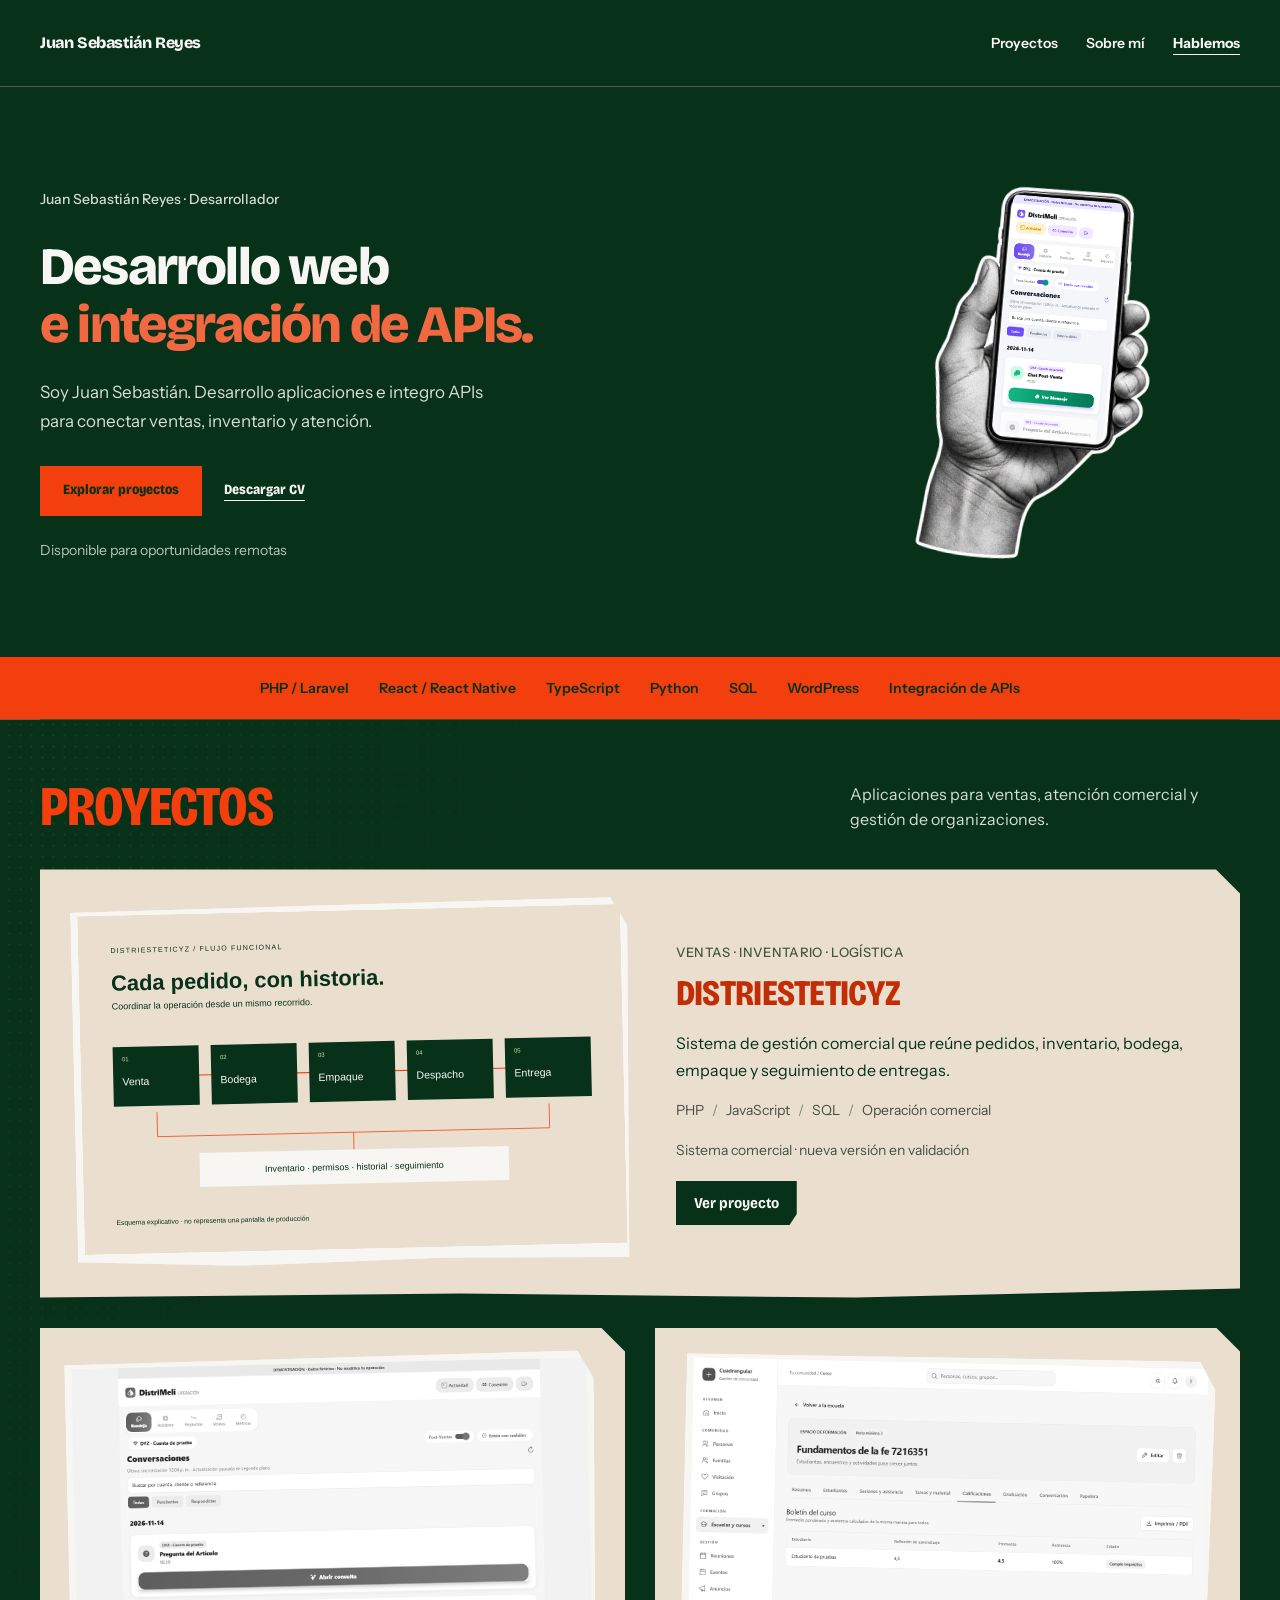
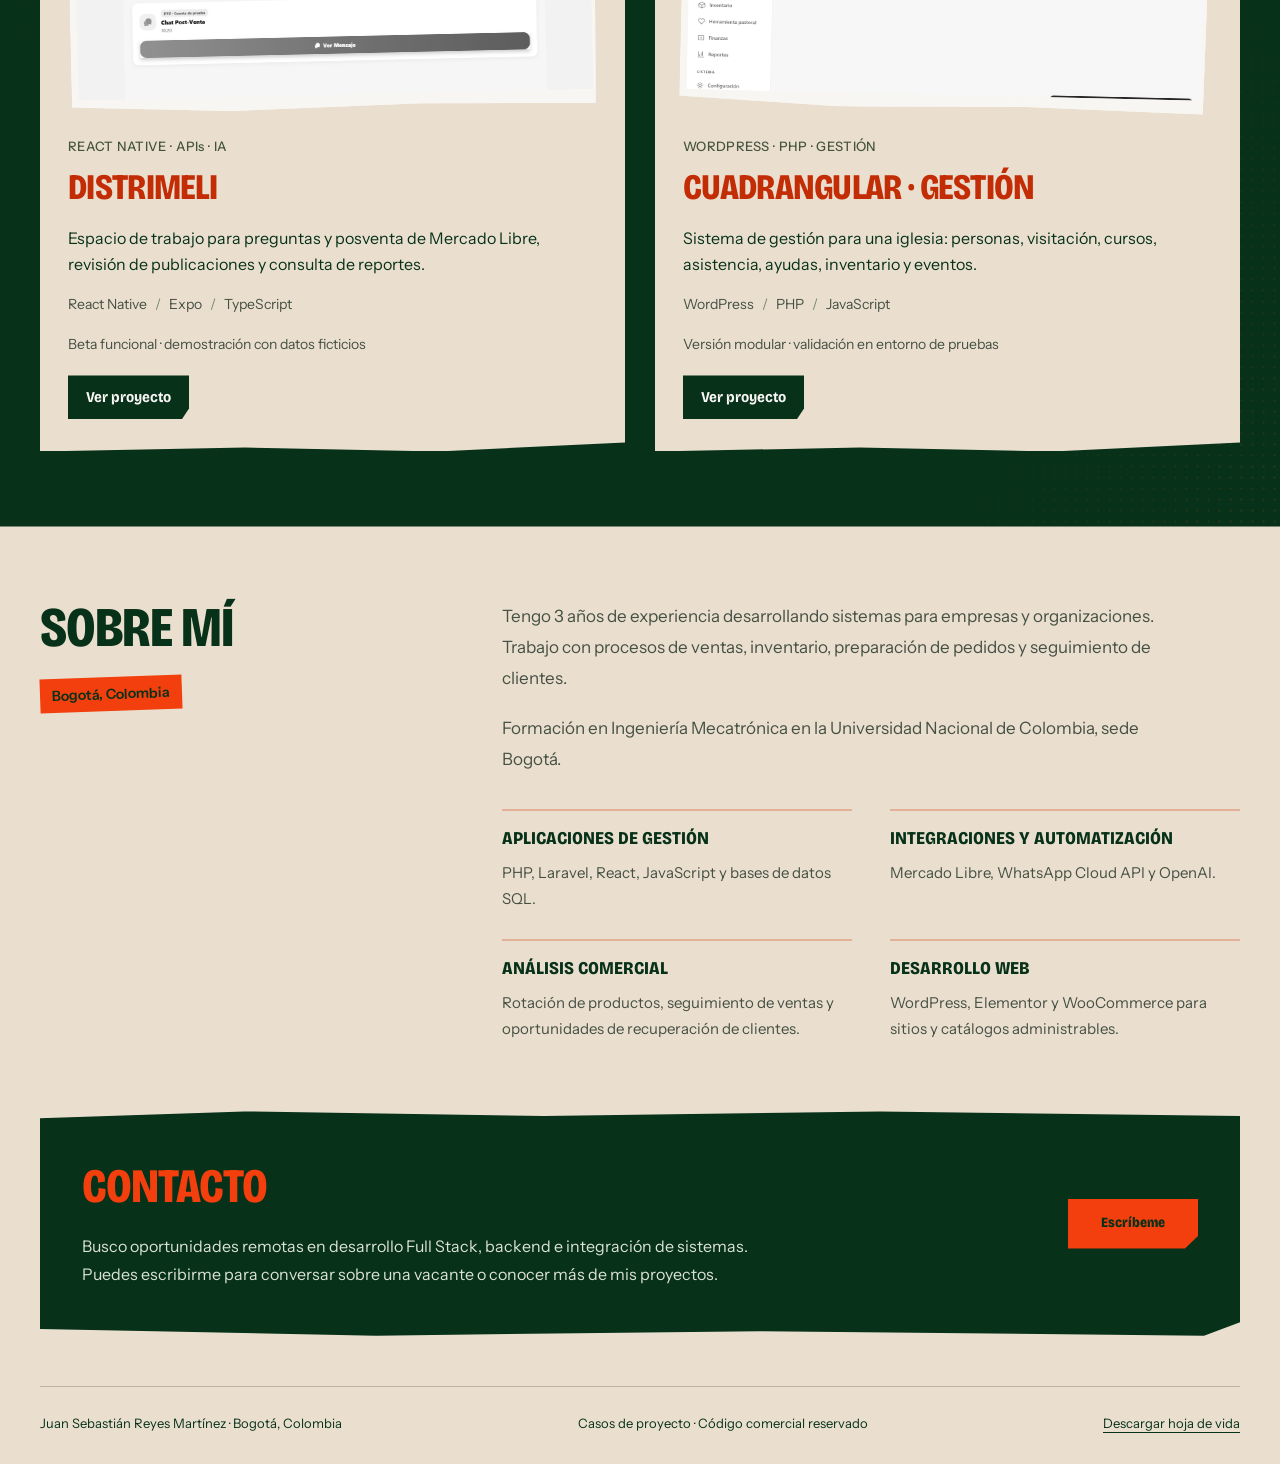
==== commit 618ef5a6: "Recuperar el estilo gráfico de AGLO" ====
--- a/index.html
+++ b/index.html
@@ -1 +1 @@
-<!doctype html><html lang="es"><head><meta charset="utf-8"><meta name="viewport" content="width=device-width, initial-scale=1"><title>Desarrollo, automatización y sistemas de negocio | Juan Sebastián Reyes</title><meta name="description" content="Portafolio de Juan Sebastián Reyes: sistemas comerciales, aplicaciones e integraciones con APIs."><meta name="theme-color" content="#073119"><link rel="icon" href="favicon.svg" type="image/svg+xml"><link rel="stylesheet" href="style.css?v=editorial-3"></head><body class="home"><a class="skip" href="#main">Saltar al contenido</a><header class="nav"><div class="wrap nav-inner"><a class="brand" href="index.html">Juan Sebastián Reyes<span> / Desarrollo</span></a><nav class="nav-links" aria-label="Navegación principal"><a href="index.html#proyectos">Proyectos</a><a class="nav-about" href="index.html#sobre-mi">Sobre mí</a><a class="nav-contact" href="mailto:jreyesmaun@gmail.com">Hablemos</a></nav></div></header><main id="main"><div class="wrap"><div class="hero"><div><div class="eyebrow">Juan Sebastián Reyes · Desarrollador</div><h1>Desarrollo web<br><em>e integración de APIs.</em></h1><p class="intro">Soy Juan Sebastián. Desarrollo aplicaciones e integro APIs para conectar ventas, inventario y atención.</p><div class="actions"><a class="button" href="#proyectos">Explorar proyectos </a><a class="button secondary" href="Juan-Sebastian-Reyes-CV.pdf" download>Descargar CV </a></div><p class="hero-availability">Disponible para oportunidades remotas</p></div><aside class="hero-side" aria-label="Vista de DistriMeli"><div class="collage"><div class="phone-cutout"><img class="phone-art" src="telefono-mano.webp" alt=""><img class="phone-screen" src="distrimeli-mobile.png" alt="DistriMeli: interfaz móvil de atención comercial con datos de demostración"></div></div></aside></div><div class="skill-strip" aria-label="Tecnologías principales"><span>PHP / Laravel</span><span>React / React Native</span><span>TypeScript</span><span>Python</span><span>SQL</span><span>WordPress</span><span>Integración de APIs</span></div><section id="proyectos"><div class="section-heading"><h2>Proyectos</h2><p>Aplicaciones para ventas, atención comercial y gestión de organizaciones.</p></div><article class="featured"><a class="preview" href="distriesteticyz.html" aria-label="Ver caso de Distriesteticyz"><img src="flujo-dyz.svg" alt="Diagrama explicativo: venta, bodega, empaque, despacho y entrega, con inventario e historial compartidos." loading="lazy" width="1440" height="900"></a><div class="project-info"><span class="project-number">VENTAS · INVENTARIO · LOGÍSTICA</span><h3>Distriesteticyz</h3><p>Sistema de gestión comercial que reúne pedidos, inventario, bodega, empaque y seguimiento de entregas.</p><div class="tags"><span class="tag">PHP</span><span class="tag">JavaScript</span><span class="tag">SQL</span><span class="tag">Operación comercial</span></div><p class="scope-short">Sistema comercial · nueva versión en validación</p><a class="text-link" href="distriesteticyz.html">Ver proyecto </a></div></article><div class="project-grid"><article class="small-project"><a class="preview" href="distrimeli.html" aria-label="Ver caso de DistriMeli"><img src="distrimeli-demo.png" alt="Captura de DistriMeli en modo demostración con bandeja de preguntas y posventa de una cuenta de prueba." loading="lazy" width="1440" height="1000"></a><div class="project-info"><span class="project-number">REACT NATIVE · APIs · IA</span><h3>DistriMeli</h3><p>Espacio de trabajo para preguntas y posventa de Mercado Libre, revisión de publicaciones y consulta de reportes.</p><div class="tags"><span class="tag">React Native</span><span class="tag">Expo</span><span class="tag">TypeScript</span></div><p class="scope-short">Beta funcional · demostración con datos ficticios</p><a class="text-link" href="distrimeli.html">Ver proyecto </a></div></article><article class="small-project"><a class="preview" href="gestion-comunidad.html" aria-label="Ver caso de Cuadrangular · Gestión"><img src="cuadrangular-demo.png" alt="Captura del boletín de un curso de Cuadrangular Gestión con estudiante de pruebas, nota y asistencia." loading="lazy" width="1440" height="1000"></a><div class="project-info"><span class="project-number">WORDPRESS · PHP · GESTIÓN</span><h3>Cuadrangular · Gestión</h3><p>Sistema de gestión para una iglesia: personas, visitación, cursos, asistencia, ayudas, inventario y eventos.</p><div class="tags"><span class="tag">WordPress</span><span class="tag">PHP</span><span class="tag">JavaScript</span></div><p class="scope-short">Versión modular · validación en entorno de pruebas</p><a class="text-link" href="gestion-comunidad.html">Ver proyecto </a></div></article></div></section><section class="about" id="sobre-mi"><div><h2>Sobre mí</h2><p class="about-location">Bogotá, Colombia</p></div><div class="about-text"><p>Tengo 3 años de experiencia desarrollando sistemas para empresas y organizaciones. Trabajo con procesos de ventas, inventario, preparación de pedidos y seguimiento de clientes.</p><p>Formación en Ingeniería Mecatrónica en la Universidad Nacional de Colombia, sede Bogotá.</p><div class="capabilities"><div><h3>Aplicaciones de gestión</h3><p>PHP, Laravel, React, JavaScript y bases de datos SQL.</p></div><div><h3>Integraciones y automatización</h3><p>Mercado Libre, WhatsApp Cloud API y OpenAI.</p></div><div><h3>Análisis comercial</h3><p>Rotación de productos, seguimiento de ventas y oportunidades de recuperación de clientes.</p></div><div><h3>Desarrollo web</h3><p>WordPress, Elementor y WooCommerce para sitios y catálogos administrables.</p></div></div></div></section><section class="contact" id="contacto"><div><h2>Contacto</h2><p>Busco oportunidades remotas en desarrollo Full Stack, backend e integración de sistemas. Puedes escribirme para conversar sobre una vacante o conocer más de mis proyectos.</p></div><a class="button" href="mailto:jreyesmaun@gmail.com">Escríbeme </a></section></div></main><footer class="wrap footer"><span>Juan Sebastián Reyes Martínez · Bogotá, Colombia</span><span>Casos de proyecto · Código comercial reservado</span><a href="Juan-Sebastian-Reyes-CV.pdf" download>Descargar hoja de vida</a></footer></body></html>+<!doctype html><html lang="es"><head><meta charset="utf-8"><meta name="viewport" content="width=device-width, initial-scale=1"><title>Desarrollo, automatización y sistemas de negocio | Juan Sebastián Reyes</title><meta name="description" content="Portafolio de Juan Sebastián Reyes: sistemas comerciales, aplicaciones e integraciones con APIs."><meta name="theme-color" content="#073119"><link rel="icon" href="favicon.svg" type="image/svg+xml"><link rel="stylesheet" href="style.css?v=aglo-4"></head><body class="home"><a class="skip" href="#main">Saltar al contenido</a><header class="nav"><div class="wrap nav-inner"><a class="brand" href="index.html">Juan Sebastián Reyes<span> / Desarrollo</span></a><nav class="nav-links" aria-label="Navegación principal"><a href="index.html#proyectos">Proyectos</a><a class="nav-about" href="index.html#sobre-mi">Sobre mí</a><a class="nav-contact" href="mailto:jreyesmaun@gmail.com">Hablemos</a></nav></div></header><main id="main"><div class="wrap"><div class="hero"><div><div class="eyebrow">Juan Sebastián Reyes · Desarrollador</div><h1>Desarrollo web<br><em>e integración de APIs.</em></h1><p class="intro">Soy Juan Sebastián. Desarrollo aplicaciones e integro APIs para conectar ventas, inventario y atención.</p><div class="actions"><a class="button" href="#proyectos">Explorar proyectos </a><a class="button secondary" href="Juan-Sebastian-Reyes-CV.pdf" download>Descargar CV </a></div><p class="hero-availability">Disponible para oportunidades remotas</p></div><aside class="hero-side" aria-label="Vista de DistriMeli"><div class="collage"><div class="phone-cutout"><img class="phone-art" src="telefono-mano.webp" alt=""><img class="phone-screen" src="distrimeli-mobile.png" alt="DistriMeli: interfaz móvil de atención comercial con datos de demostración"></div></div></aside></div><div class="skill-strip" aria-label="Tecnologías principales"><span>PHP / Laravel</span><span>React / React Native</span><span>TypeScript</span><span>Python</span><span>SQL</span><span>WordPress</span><span>Integración de APIs</span></div><section id="proyectos"><div class="section-heading"><h2>Proyectos</h2><p>Aplicaciones para ventas, atención comercial y gestión de organizaciones.</p></div><article class="featured"><a class="preview" href="distriesteticyz.html" aria-label="Ver caso de Distriesteticyz"><img src="flujo-dyz.svg" alt="Diagrama explicativo: venta, bodega, empaque, despacho y entrega, con inventario e historial compartidos." loading="lazy" width="1440" height="900"></a><div class="project-info"><span class="project-number">VENTAS · INVENTARIO · LOGÍSTICA</span><h3>Distriesteticyz</h3><p>Sistema de gestión comercial que reúne pedidos, inventario, bodega, empaque y seguimiento de entregas.</p><div class="tags"><span class="tag">PHP</span><span class="tag">JavaScript</span><span class="tag">SQL</span><span class="tag">Operación comercial</span></div><p class="scope-short">Sistema comercial · nueva versión en validación</p><a class="text-link" href="distriesteticyz.html">Ver proyecto </a></div></article><div class="project-grid"><article class="small-project"><a class="preview" href="distrimeli.html" aria-label="Ver caso de DistriMeli"><img src="distrimeli-demo.png" alt="Captura de DistriMeli en modo demostración con bandeja de preguntas y posventa de una cuenta de prueba." loading="lazy" width="1440" height="1000"></a><div class="project-info"><span class="project-number">REACT NATIVE · APIs · IA</span><h3>DistriMeli</h3><p>Espacio de trabajo para preguntas y posventa de Mercado Libre, revisión de publicaciones y consulta de reportes.</p><div class="tags"><span class="tag">React Native</span><span class="tag">Expo</span><span class="tag">TypeScript</span></div><p class="scope-short">Beta funcional · demostración con datos ficticios</p><a class="text-link" href="distrimeli.html">Ver proyecto </a></div></article><article class="small-project"><a class="preview" href="gestion-comunidad.html" aria-label="Ver caso de Cuadrangular · Gestión"><img src="cuadrangular-demo.png" alt="Captura del boletín de un curso de Cuadrangular Gestión con estudiante de pruebas, nota y asistencia." loading="lazy" width="1440" height="1000"></a><div class="project-info"><span class="project-number">WORDPRESS · PHP · GESTIÓN</span><h3>Cuadrangular · Gestión</h3><p>Sistema de gestión para una iglesia: personas, visitación, cursos, asistencia, ayudas, inventario y eventos.</p><div class="tags"><span class="tag">WordPress</span><span class="tag">PHP</span><span class="tag">JavaScript</span></div><p class="scope-short">Versión modular · validación en entorno de pruebas</p><a class="text-link" href="gestion-comunidad.html">Ver proyecto </a></div></article></div></section><section class="about" id="sobre-mi"><div><h2>Sobre mí</h2><p class="about-location">Bogotá, Colombia</p></div><div class="about-text"><p>Tengo 3 años de experiencia desarrollando sistemas para empresas y organizaciones. Trabajo con procesos de ventas, inventario, preparación de pedidos y seguimiento de clientes.</p><p>Formación en Ingeniería Mecatrónica en la Universidad Nacional de Colombia, sede Bogotá.</p><div class="capabilities"><div><h3>Aplicaciones de gestión</h3><p>PHP, Laravel, React, JavaScript y bases de datos SQL.</p></div><div><h3>Integraciones y automatización</h3><p>Mercado Libre, WhatsApp Cloud API y OpenAI.</p></div><div><h3>Análisis comercial</h3><p>Rotación de productos, seguimiento de ventas y oportunidades de recuperación de clientes.</p></div><div><h3>Desarrollo web</h3><p>WordPress, Elementor y WooCommerce para sitios y catálogos administrables.</p></div></div></div></section><section class="contact" id="contacto"><div><h2>Contacto</h2><p>Busco oportunidades remotas en desarrollo Full Stack, backend e integración de sistemas. Puedes escribirme para conversar sobre una vacante o conocer más de mis proyectos.</p></div><a class="button" href="mailto:jreyesmaun@gmail.com">Escríbeme </a></section></div></main><footer class="wrap footer"><span>Juan Sebastián Reyes Martínez · Bogotá, Colombia</span><span>Casos de proyecto · Código comercial reservado</span><a href="Juan-Sebastian-Reyes-CV.pdf" download>Descargar hoja de vida</a></footer></body></html>
--- a/style.css
+++ b/style.css
@@ -84,3 +84,24 @@
 @media(max-width:1000px){.hero h1{font-size:46px}.featured,.small-project{gap:40px}.about{gap:45px}.case-body{grid-template-columns:190px minmax(0,1fr);gap:40px}}
 @media(max-width:850px){.hero h1{font-size:37px}.hero .eyebrow{font-size:.8125rem}.section-heading{align-items:flex-start}.section-heading h2{font-size:2rem}.featured,.small-project{grid-template-columns:1fr 1fr;gap:30px}.project-info h3,.small-project h3{font-size:1.5rem}.about{grid-template-columns:1fr;gap:30px}.contact{flex-direction:row;padding:32px 28px;gap:30px}.case-title{grid-template-columns:1fr;gap:12px}.case-title h1{font-size:40px}.case-meta{border-left:0;display:grid;grid-template-columns:1fr 1fr;gap:25px}.case-body{grid-template-columns:1fr;gap:28px}.case-index{display:flex;flex-wrap:wrap;gap:12px 24px}.case-index a{margin:0}.case-media img{max-height:none}}
 @media(max-width:620px){.hero h1{font-size:clamp(31px,8.5vw,46px);letter-spacing:-1px;line-height:1.15}.hero .eyebrow{font-size:.8125rem}.hero .intro{font-size:1rem}.hero-availability{font-size:.8125rem}.hero .button{font-size:.875rem}.nav-inner{gap:16px}.brand{max-width:145px;font-size:.9375rem;line-height:1.25}.nav-links{font-size:.8125rem;gap:15px}.nav-contact{padding:8px 0}.skill-strip{font-size:.8125rem;gap:12px 20px}.section-heading{display:block;margin-bottom:32px}.section-heading h2{font-size:2rem}.section-heading p{font-size:.9375rem;max-width:350px;margin-top:15px}#proyectos{padding:45px 0 40px}.featured,.small-project{grid-template-columns:1fr;gap:28px;padding:10px 4px 35px}.small-project{padding-top:38px}.project-info h3,.small-project h3{font-size:1.625rem;margin:9px 0 13px}.project-number,.small-project .project-number{font-size:.8125rem}.small-project .preview{aspect-ratio:auto}.preview,.small-project .preview{border-width:6px;border-bottom-width:14px}.project-info p,.small-project p{font-size:1rem}.tag{font-size:.8125rem}.about{padding:40px 0;gap:25px}.about h2{font-size:2rem}.capabilities{grid-template-columns:1fr;gap:24px;margin-top:28px}.about-text>p{font-size:1rem}.contact{padding:30px 24px;flex-direction:column;align-items:flex-start;gap:25px;margin-bottom:35px}.contact h2{font-size:1.875rem}.contact p{font-size:1rem;margin-top:14px}.contact .button{min-width:0}.footer{align-items:flex-start;font-size:.8125rem;gap:12px}.case-title h1{font-size:clamp(28px,8vw,37px);letter-spacing:-1px;overflow-wrap:normal}.case-title .lead{font-size:1.125rem}.case-meta{grid-template-columns:1fr;gap:0}.case-top{padding-top:30px}.case-top .eyebrow{font-size:.8125rem}.case-content h2{font-size:1.5rem}.feature-list li{grid-template-columns:1fr;gap:8px}.case-content p{font-size:1rem}.case-index{font-size:.8125rem;gap:10px 18px}.image-open{border-width:6px;border-bottom-width:13px}.case-media figcaption{font-size:.8125rem}.next-case{flex-direction:column;align-items:flex-start;gap:20px}}
+
+/* Recuperar la dirección gráfica de AGLO, sin recargar el hero. */
+.skill-strip{position:relative;background:var(--signal);color:var(--ink);border:0;box-shadow:0 0 0 100vmax var(--signal);clip-path:inset(0 -100vmax);justify-content:center;font-weight:600;padding:20px 0;font-size:.875rem}
+#proyectos{position:relative;isolation:isolate;background:var(--ink);color:var(--white);padding:60px 0 75px;box-shadow:0 0 0 100vmax var(--ink);clip-path:inset(0 -100vmax)}
+#proyectos:before{display:block;content:'';position:absolute;inset:0 -36px;background:radial-gradient(#d65b2322 1px,transparent 1.5px);background-size:11px 11px;mask-image:linear-gradient(120deg,#000,transparent 35%,transparent 80%,#000);z-index:-1;pointer-events:none}
+.section-heading{margin-bottom:34px;align-items:center}.section-heading h2{font-weight:800;font-stretch:80%;font-size:3.5rem;text-transform:uppercase;letter-spacing:-1.3px;color:var(--signal);line-height:1}.section-heading p{color:#d4dfce;font-size:1rem;max-width:390px}
+.featured,.small-project{position:relative;background:var(--paper);color:var(--ink);border:0;padding:32px;clip-path:polygon(0 0,calc(100% - 24px) 0,100% 24px,100% calc(100% - 9px),68% 100%,35% calc(100% - 4px),0 100%)}
+.featured{grid-template-columns:1.05fr 1fr;gap:45px;margin-bottom:30px;padding:34px}
+.project-grid{display:grid;grid-template-columns:1fr 1fr;gap:30px}
+.small-project{display:flex;flex-direction:column;align-items:stretch;gap:28px;padding:28px 28px 32px}.small-project:last-child{padding:28px 28px 32px}
+.project-info h3,.small-project h3{font-family:Bricolage,Arial,sans-serif;font-stretch:80%;font-size:2.25rem;font-weight:800;text-transform:uppercase;line-height:1.04;letter-spacing:-.7px;color:var(--orange);margin:12px 0 18px}
+.project-info p,.small-project p{color:var(--ink);line-height:1.65}.project-number,.small-project .project-number{font-size:.8125rem;letter-spacing:.3px;color:#45533f}
+.preview,.small-project .preview{border:7px solid var(--white);border-bottom-width:14px;transform:rotate(-1.3deg);background:var(--white);box-shadow:none;clip-path:polygon(0 1%,97% 0,100% 8%,99% 100%,66% 99%,30% 100%,0 98%)}
+.small-project:nth-child(2) .preview{transform:rotate(1.3deg)}
+.small-project .preview{aspect-ratio:1.5;width:100%}.small-project .preview img{width:100%;height:100%;object-fit:cover;object-position:top;filter:grayscale(1)}.small-project .preview:hover img,.small-project .preview:focus-visible img{filter:none}
+.project-info .tags{margin:16px 0}.project-info .tag{color:#465044}.project-info .scope-short{color:#465044;font-size:.875rem!important}.text-link{background:var(--ink);color:var(--white);padding:10px 18px;text-decoration:none;font-family:Bricolage;font-stretch:90%;font-weight:700;min-height:44px;clip-path:polygon(0 0,100% 0,100% 75%,94% 100%,0 100%)}.text-link:hover{background:#204b2c;color:white}
+.about{position:relative;padding:75px 0 65px;border-top:0;gap:65px;grid-template-columns:.7fr 1.3fr}.about h2{font-size:3.5rem;font-weight:800;font-stretch:80%;text-transform:uppercase;line-height:.95;color:var(--ink);letter-spacing:-1.2px}.about-location{display:inline-block;background:var(--signal);color:var(--ink);padding:6px 12px;transform:rotate(-2deg);font-weight:600;margin-top:22px}.about-text>p{font-size:1.0625rem;line-height:1.8}.capabilities h3{font-family:Bricolage;font-stretch:85%;font-size:1.125rem;font-weight:800;text-transform:uppercase;color:var(--ink)}.capabilities>div{padding-top:14px;border-top:2px solid #d66b4566}
+.contact{position:relative;background:var(--ink);border:0;color:var(--white);padding:48px 42px;clip-path:polygon(0 3%,17% 0,42% 2%,70% 0,100% 2%,100% 94%,97% 100%,60% 98%,28% 100%,0 97%);gap:45px}.contact h2{font-size:3rem;font-weight:800;font-stretch:80%;text-transform:uppercase;color:var(--signal);letter-spacing:-1px}.contact p{color:#dce3d5;max-width:680px}.contact .button{background:var(--signal);color:var(--ink);font-weight:800;clip-path:polygon(0 0,100% 0,100% 75%,90% 100%,0 100%)}
+.case-top .eyebrow{display:inline-block;background:var(--ink);color:var(--paper);padding:6px 10px;transform:rotate(-1deg)}.case-title h1{font-stretch:80%;font-weight:800;text-transform:uppercase;color:var(--orange);font-size:clamp(35px,4.8vw,60px)}.case-content h2{font-stretch:85%;font-weight:800;text-transform:uppercase}.case-meta{border-color:#d66b45}.case-media .image-open{transform:rotate(-.7deg);clip-path:polygon(0 0,98% 0,100% 5%,100% 99%,73% 100%,35% 99%,0 100%)}.scope-box{border-left:3px solid var(--signal);background:var(--white)}.next-case .button{background:var(--ink);color:var(--white);border:0;clip-path:polygon(0 0,100% 0,100% 78%,94% 100%,0 100%)}
+@media(max-width:850px){.featured{gap:30px;padding:28px}.project-grid{gap:24px}.small-project,.small-project:last-child{padding:22px;gap:24px}.section-heading h2{font-size:3rem}.section-heading p{max-width:330px}.project-info h3,.small-project h3{font-size:1.875rem}.about{grid-template-columns:1fr;gap:32px}.about h2{font-size:3rem}.contact{padding:40px 30px;gap:28px}.contact h2{font-size:2.5rem}.case-title h1{font-size:45px}}
+@media(max-width:620px){.skill-strip{justify-content:flex-start;gap:12px 20px;padding:20px 0;font-size:.8125rem}#proyectos{padding:40px 0 46px}.section-heading{margin-bottom:26px}.section-heading h2{font-size:2.8rem}.section-heading p{font-size:1rem;color:#d4dfce;margin-top:16px}.featured{grid-template-columns:1fr;padding:24px 20px;gap:28px;margin-bottom:24px}.project-grid{grid-template-columns:1fr;gap:24px}.small-project,.small-project:last-child{padding:24px 20px;gap:28px}.small-project .preview{aspect-ratio:1.5}.project-info h3,.small-project h3{font-size:1.875rem}.project-info p,.small-project p{font-size:1rem}.about{padding:48px 0 42px;gap:28px}.about h2{font-size:2.8rem}.about-text>p{font-size:1rem}.about-location{margin-top:18px}.contact{padding:38px 25px;gap:24px;flex-direction:column;align-items:flex-start}.contact h2{font-size:2.6rem}.case-title h1{font-size:clamp(30px,9vw,43px)}.case-top .eyebrow{font-size:.75rem;max-width:100%}.case-content h2{font-size:1.6rem}}
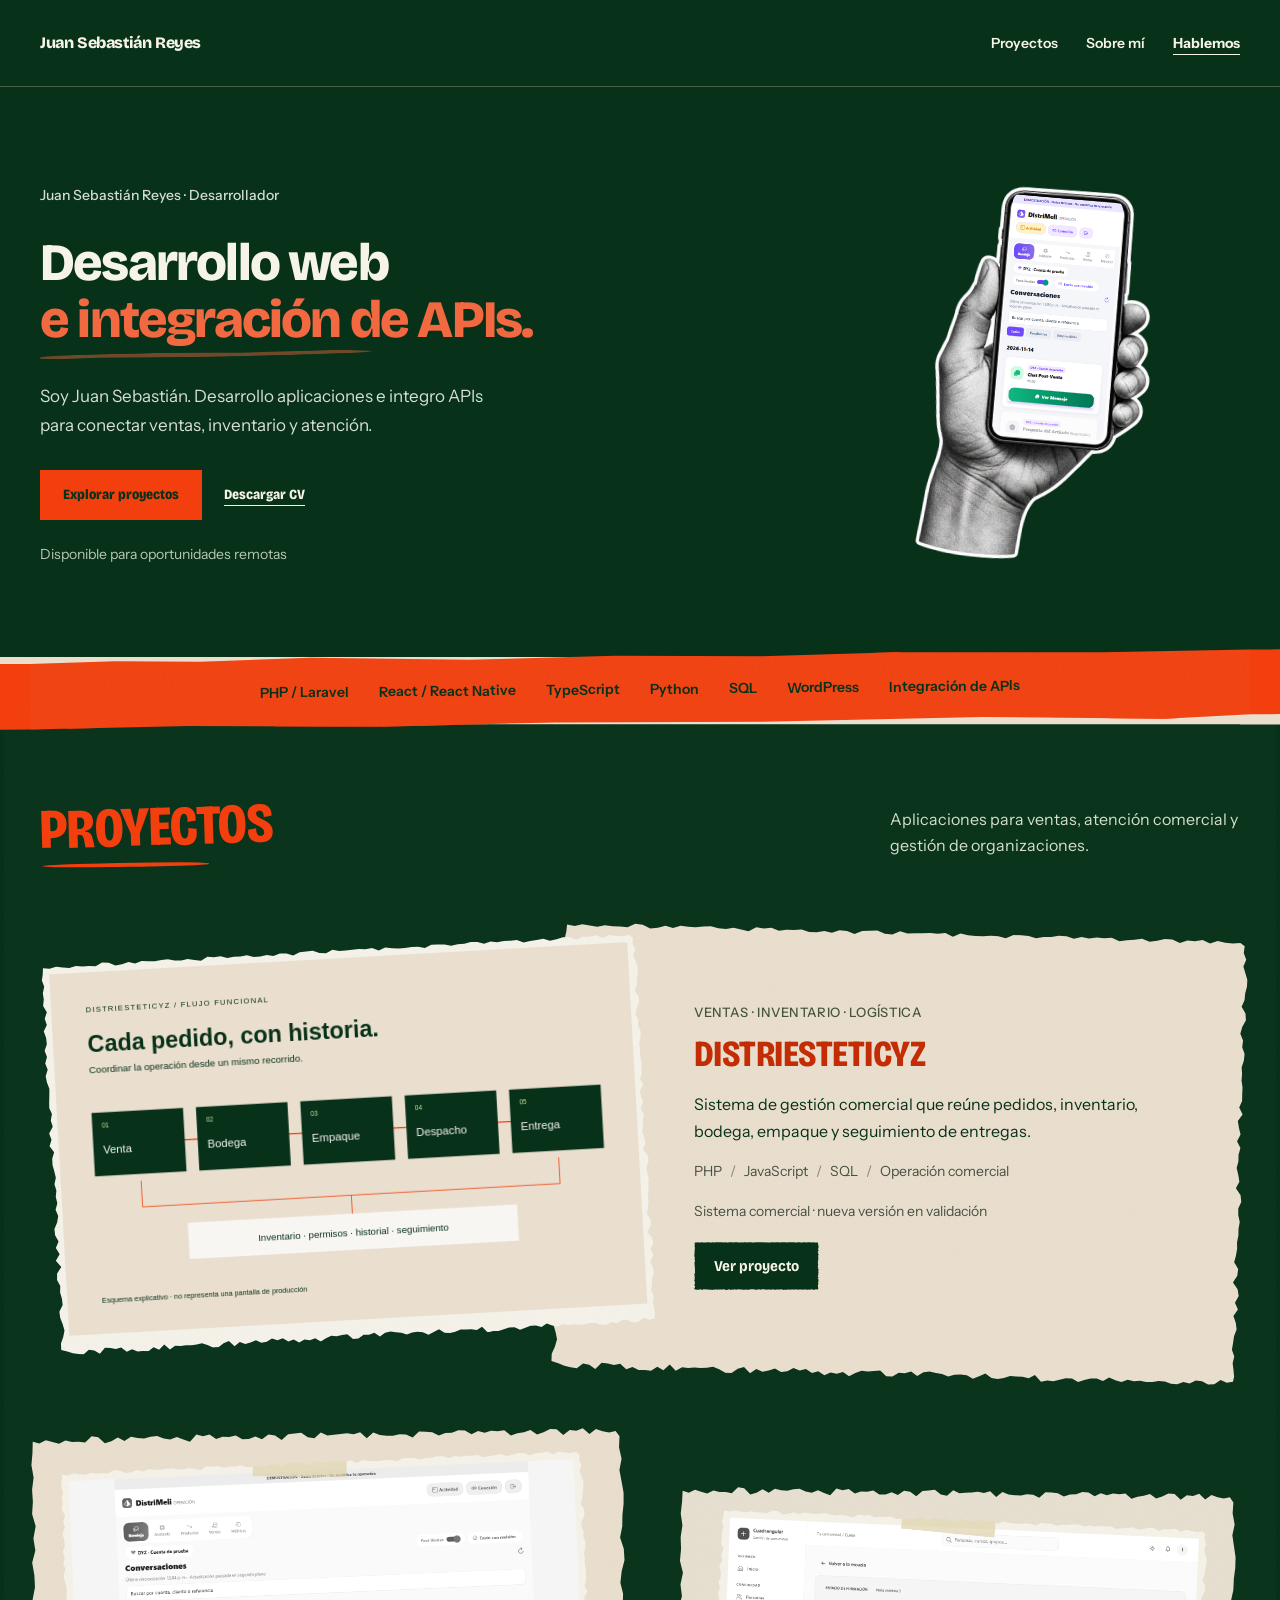
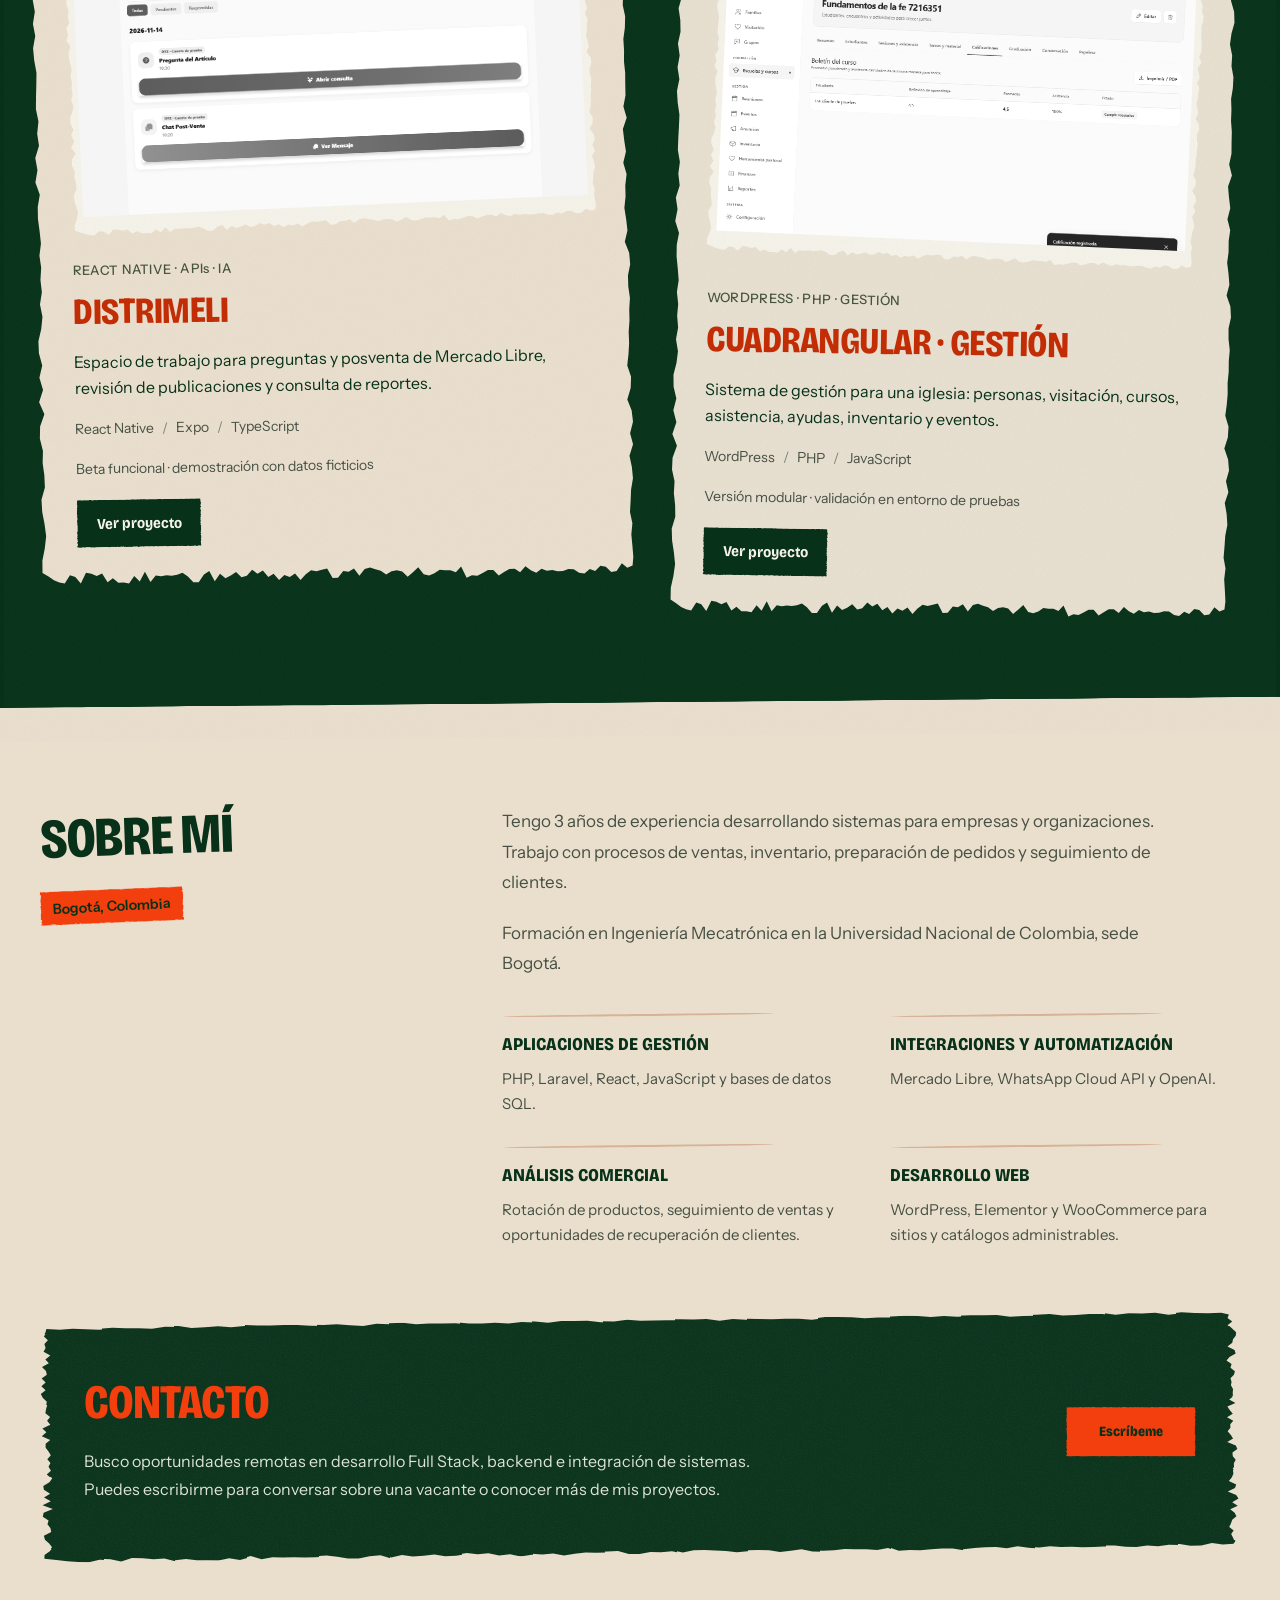
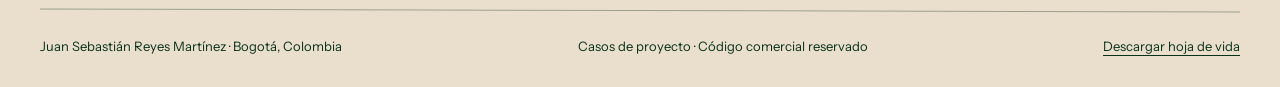
==== commit dbf3b896: "Dar textura y formas orgánicas al collage" ====
--- a/index.html
+++ b/index.html
@@ -1 +1 @@
-<!doctype html><html lang="es"><head><meta charset="utf-8"><meta name="viewport" content="width=device-width, initial-scale=1"><title>Desarrollo, automatización y sistemas de negocio | Juan Sebastián Reyes</title><meta name="description" content="Portafolio de Juan Sebastián Reyes: sistemas comerciales, aplicaciones e integraciones con APIs."><meta name="theme-color" content="#073119"><link rel="icon" href="favicon.svg" type="image/svg+xml"><link rel="stylesheet" href="style.css?v=aglo-4"></head><body class="home"><a class="skip" href="#main">Saltar al contenido</a><header class="nav"><div class="wrap nav-inner"><a class="brand" href="index.html">Juan Sebastián Reyes<span> / Desarrollo</span></a><nav class="nav-links" aria-label="Navegación principal"><a href="index.html#proyectos">Proyectos</a><a class="nav-about" href="index.html#sobre-mi">Sobre mí</a><a class="nav-contact" href="mailto:jreyesmaun@gmail.com">Hablemos</a></nav></div></header><main id="main"><div class="wrap"><div class="hero"><div><div class="eyebrow">Juan Sebastián Reyes · Desarrollador</div><h1>Desarrollo web<br><em>e integración de APIs.</em></h1><p class="intro">Soy Juan Sebastián. Desarrollo aplicaciones e integro APIs para conectar ventas, inventario y atención.</p><div class="actions"><a class="button" href="#proyectos">Explorar proyectos </a><a class="button secondary" href="Juan-Sebastian-Reyes-CV.pdf" download>Descargar CV </a></div><p class="hero-availability">Disponible para oportunidades remotas</p></div><aside class="hero-side" aria-label="Vista de DistriMeli"><div class="collage"><div class="phone-cutout"><img class="phone-art" src="telefono-mano.webp" alt=""><img class="phone-screen" src="distrimeli-mobile.png" alt="DistriMeli: interfaz móvil de atención comercial con datos de demostración"></div></div></aside></div><div class="skill-strip" aria-label="Tecnologías principales"><span>PHP / Laravel</span><span>React / React Native</span><span>TypeScript</span><span>Python</span><span>SQL</span><span>WordPress</span><span>Integración de APIs</span></div><section id="proyectos"><div class="section-heading"><h2>Proyectos</h2><p>Aplicaciones para ventas, atención comercial y gestión de organizaciones.</p></div><article class="featured"><a class="preview" href="distriesteticyz.html" aria-label="Ver caso de Distriesteticyz"><img src="flujo-dyz.svg" alt="Diagrama explicativo: venta, bodega, empaque, despacho y entrega, con inventario e historial compartidos." loading="lazy" width="1440" height="900"></a><div class="project-info"><span class="project-number">VENTAS · INVENTARIO · LOGÍSTICA</span><h3>Distriesteticyz</h3><p>Sistema de gestión comercial que reúne pedidos, inventario, bodega, empaque y seguimiento de entregas.</p><div class="tags"><span class="tag">PHP</span><span class="tag">JavaScript</span><span class="tag">SQL</span><span class="tag">Operación comercial</span></div><p class="scope-short">Sistema comercial · nueva versión en validación</p><a class="text-link" href="distriesteticyz.html">Ver proyecto </a></div></article><div class="project-grid"><article class="small-project"><a class="preview" href="distrimeli.html" aria-label="Ver caso de DistriMeli"><img src="distrimeli-demo.png" alt="Captura de DistriMeli en modo demostración con bandeja de preguntas y posventa de una cuenta de prueba." loading="lazy" width="1440" height="1000"></a><div class="project-info"><span class="project-number">REACT NATIVE · APIs · IA</span><h3>DistriMeli</h3><p>Espacio de trabajo para preguntas y posventa de Mercado Libre, revisión de publicaciones y consulta de reportes.</p><div class="tags"><span class="tag">React Native</span><span class="tag">Expo</span><span class="tag">TypeScript</span></div><p class="scope-short">Beta funcional · demostración con datos ficticios</p><a class="text-link" href="distrimeli.html">Ver proyecto </a></div></article><article class="small-project"><a class="preview" href="gestion-comunidad.html" aria-label="Ver caso de Cuadrangular · Gestión"><img src="cuadrangular-demo.png" alt="Captura del boletín de un curso de Cuadrangular Gestión con estudiante de pruebas, nota y asistencia." loading="lazy" width="1440" height="1000"></a><div class="project-info"><span class="project-number">WORDPRESS · PHP · GESTIÓN</span><h3>Cuadrangular · Gestión</h3><p>Sistema de gestión para una iglesia: personas, visitación, cursos, asistencia, ayudas, inventario y eventos.</p><div class="tags"><span class="tag">WordPress</span><span class="tag">PHP</span><span class="tag">JavaScript</span></div><p class="scope-short">Versión modular · validación en entorno de pruebas</p><a class="text-link" href="gestion-comunidad.html">Ver proyecto </a></div></article></div></section><section class="about" id="sobre-mi"><div><h2>Sobre mí</h2><p class="about-location">Bogotá, Colombia</p></div><div class="about-text"><p>Tengo 3 años de experiencia desarrollando sistemas para empresas y organizaciones. Trabajo con procesos de ventas, inventario, preparación de pedidos y seguimiento de clientes.</p><p>Formación en Ingeniería Mecatrónica en la Universidad Nacional de Colombia, sede Bogotá.</p><div class="capabilities"><div><h3>Aplicaciones de gestión</h3><p>PHP, Laravel, React, JavaScript y bases de datos SQL.</p></div><div><h3>Integraciones y automatización</h3><p>Mercado Libre, WhatsApp Cloud API y OpenAI.</p></div><div><h3>Análisis comercial</h3><p>Rotación de productos, seguimiento de ventas y oportunidades de recuperación de clientes.</p></div><div><h3>Desarrollo web</h3><p>WordPress, Elementor y WooCommerce para sitios y catálogos administrables.</p></div></div></div></section><section class="contact" id="contacto"><div><h2>Contacto</h2><p>Busco oportunidades remotas en desarrollo Full Stack, backend e integración de sistemas. Puedes escribirme para conversar sobre una vacante o conocer más de mis proyectos.</p></div><a class="button" href="mailto:jreyesmaun@gmail.com">Escríbeme </a></section></div></main><footer class="wrap footer"><span>Juan Sebastián Reyes Martínez · Bogotá, Colombia</span><span>Casos de proyecto · Código comercial reservado</span><a href="Juan-Sebastian-Reyes-CV.pdf" download>Descargar hoja de vida</a></footer></body></html>+<!doctype html><html lang="es"><head><meta charset="utf-8"><meta name="viewport" content="width=device-width, initial-scale=1"><title>Desarrollo, automatización y sistemas de negocio | Juan Sebastián Reyes</title><meta name="description" content="Portafolio de Juan Sebastián Reyes: sistemas comerciales, aplicaciones e integraciones con APIs."><meta name="theme-color" content="#073119"><link rel="icon" href="favicon.svg" type="image/svg+xml"><link rel="stylesheet" href="style.css?v=organic-5"></head><body class="home"><a class="skip" href="#main">Saltar al contenido</a><header class="nav"><div class="wrap nav-inner"><a class="brand" href="index.html">Juan Sebastián Reyes<span> / Desarrollo</span></a><nav class="nav-links" aria-label="Navegación principal"><a href="index.html#proyectos">Proyectos</a><a class="nav-about" href="index.html#sobre-mi">Sobre mí</a><a class="nav-contact" href="mailto:jreyesmaun@gmail.com">Hablemos</a></nav></div></header><main id="main"><div class="wrap"><div class="hero"><div><div class="eyebrow">Juan Sebastián Reyes · Desarrollador</div><h1>Desarrollo web<br><em>e integración de APIs.</em></h1><p class="intro">Soy Juan Sebastián. Desarrollo aplicaciones e integro APIs para conectar ventas, inventario y atención.</p><div class="actions"><a class="button" href="#proyectos">Explorar proyectos </a><a class="button secondary" href="Juan-Sebastian-Reyes-CV.pdf" download>Descargar CV </a></div><p class="hero-availability">Disponible para oportunidades remotas</p></div><aside class="hero-side" aria-label="Vista de DistriMeli"><div class="collage"><div class="phone-cutout"><img class="phone-art" src="telefono-mano.webp" alt=""><img class="phone-screen" src="distrimeli-mobile.png" alt="DistriMeli: interfaz móvil de atención comercial con datos de demostración"></div></div></aside></div><div class="skill-strip" aria-label="Tecnologías principales"><span>PHP / Laravel</span><span>React / React Native</span><span>TypeScript</span><span>Python</span><span>SQL</span><span>WordPress</span><span>Integración de APIs</span></div><section id="proyectos"><div class="section-heading"><h2>Proyectos</h2><p>Aplicaciones para ventas, atención comercial y gestión de organizaciones.</p></div><article class="featured"><a class="preview" href="distriesteticyz.html" aria-label="Ver caso de Distriesteticyz"><img src="flujo-dyz.svg" alt="Diagrama explicativo: venta, bodega, empaque, despacho y entrega, con inventario e historial compartidos." loading="lazy" width="1440" height="900"></a><div class="project-info"><span class="project-number">VENTAS · INVENTARIO · LOGÍSTICA</span><h3>Distriesteticyz</h3><p>Sistema de gestión comercial que reúne pedidos, inventario, bodega, empaque y seguimiento de entregas.</p><div class="tags"><span class="tag">PHP</span><span class="tag">JavaScript</span><span class="tag">SQL</span><span class="tag">Operación comercial</span></div><p class="scope-short">Sistema comercial · nueva versión en validación</p><a class="text-link" href="distriesteticyz.html">Ver proyecto </a></div></article><div class="project-grid"><article class="small-project"><a class="preview" href="distrimeli.html" aria-label="Ver caso de DistriMeli"><img src="distrimeli-demo.png" alt="Captura de DistriMeli en modo demostración con bandeja de preguntas y posventa de una cuenta de prueba." loading="lazy" width="1440" height="1000"></a><div class="project-info"><span class="project-number">REACT NATIVE · APIs · IA</span><h3>DistriMeli</h3><p>Espacio de trabajo para preguntas y posventa de Mercado Libre, revisión de publicaciones y consulta de reportes.</p><div class="tags"><span class="tag">React Native</span><span class="tag">Expo</span><span class="tag">TypeScript</span></div><p class="scope-short">Beta funcional · demostración con datos ficticios</p><a class="text-link" href="distrimeli.html">Ver proyecto </a></div></article><article class="small-project"><a class="preview" href="gestion-comunidad.html" aria-label="Ver caso de Cuadrangular · Gestión"><img src="cuadrangular-demo.png" alt="Captura del boletín de un curso de Cuadrangular Gestión con estudiante de pruebas, nota y asistencia." loading="lazy" width="1440" height="1000"></a><div class="project-info"><span class="project-number">WORDPRESS · PHP · GESTIÓN</span><h3>Cuadrangular · Gestión</h3><p>Sistema de gestión para una iglesia: personas, visitación, cursos, asistencia, ayudas, inventario y eventos.</p><div class="tags"><span class="tag">WordPress</span><span class="tag">PHP</span><span class="tag">JavaScript</span></div><p class="scope-short">Versión modular · validación en entorno de pruebas</p><a class="text-link" href="gestion-comunidad.html">Ver proyecto </a></div></article></div></section><section class="about" id="sobre-mi"><div><h2>Sobre mí</h2><p class="about-location">Bogotá, Colombia</p></div><div class="about-text"><p>Tengo 3 años de experiencia desarrollando sistemas para empresas y organizaciones. Trabajo con procesos de ventas, inventario, preparación de pedidos y seguimiento de clientes.</p><p>Formación en Ingeniería Mecatrónica en la Universidad Nacional de Colombia, sede Bogotá.</p><div class="capabilities"><div><h3>Aplicaciones de gestión</h3><p>PHP, Laravel, React, JavaScript y bases de datos SQL.</p></div><div><h3>Integraciones y automatización</h3><p>Mercado Libre, WhatsApp Cloud API y OpenAI.</p></div><div><h3>Análisis comercial</h3><p>Rotación de productos, seguimiento de ventas y oportunidades de recuperación de clientes.</p></div><div><h3>Desarrollo web</h3><p>WordPress, Elementor y WooCommerce para sitios y catálogos administrables.</p></div></div></div></section><section class="contact" id="contacto"><div><h2>Contacto</h2><p>Busco oportunidades remotas en desarrollo Full Stack, backend e integración de sistemas. Puedes escribirme para conversar sobre una vacante o conocer más de mis proyectos.</p></div><a class="button" href="mailto:jreyesmaun@gmail.com">Escríbeme </a></section></div></main><footer class="wrap footer"><span>Juan Sebastián Reyes Martínez · Bogotá, Colombia</span><span>Casos de proyecto · Código comercial reservado</span><a href="Juan-Sebastian-Reyes-CV.pdf" download>Descargar hoja de vida</a></footer></body></html>
--- a/style.css
+++ b/style.css
@@ -105,3 +105,51 @@
 .case-top .eyebrow{display:inline-block;background:var(--ink);color:var(--paper);padding:6px 10px;transform:rotate(-1deg)}.case-title h1{font-stretch:80%;font-weight:800;text-transform:uppercase;color:var(--orange);font-size:clamp(35px,4.8vw,60px)}.case-content h2{font-stretch:85%;font-weight:800;text-transform:uppercase}.case-meta{border-color:#d66b45}.case-media .image-open{transform:rotate(-.7deg);clip-path:polygon(0 0,98% 0,100% 5%,100% 99%,73% 100%,35% 99%,0 100%)}.scope-box{border-left:3px solid var(--signal);background:var(--white)}.next-case .button{background:var(--ink);color:var(--white);border:0;clip-path:polygon(0 0,100% 0,100% 78%,94% 100%,0 100%)}
 @media(max-width:850px){.featured{gap:30px;padding:28px}.project-grid{gap:24px}.small-project,.small-project:last-child{padding:22px;gap:24px}.section-heading h2{font-size:3rem}.section-heading p{max-width:330px}.project-info h3,.small-project h3{font-size:1.875rem}.about{grid-template-columns:1fr;gap:32px}.about h2{font-size:3rem}.contact{padding:40px 30px;gap:28px}.contact h2{font-size:2.5rem}.case-title h1{font-size:45px}}
 @media(max-width:620px){.skill-strip{justify-content:flex-start;gap:12px 20px;padding:20px 0;font-size:.8125rem}#proyectos{padding:40px 0 46px}.section-heading{margin-bottom:26px}.section-heading h2{font-size:2.8rem}.section-heading p{font-size:1rem;color:#d4dfce;margin-top:16px}.featured{grid-template-columns:1fr;padding:24px 20px;gap:28px;margin-bottom:24px}.project-grid{grid-template-columns:1fr;gap:24px}.small-project,.small-project:last-child{padding:24px 20px;gap:28px}.small-project .preview{aspect-ratio:1.5}.project-info h3,.small-project h3{font-size:1.875rem}.project-info p,.small-project p{font-size:1rem}.about{padding:48px 0 42px;gap:28px}.about h2{font-size:2.8rem}.about-text>p{font-size:1rem}.about-location{margin-top:18px}.contact{padding:38px 25px;gap:24px;flex-direction:column;align-items:flex-start}.contact h2{font-size:2.6rem}.case-title h1{font-size:clamp(30px,9vw,43px)}.case-top .eyebrow{font-size:.75rem;max-width:100%}.case-content h2{font-size:1.6rem}}
+
+/* Papel, tinta y composición orgánica */
+:root{--paper:#eadfcd;--white:#f6f3e9}
+body{background-image:url('paper-grain.svg')}
+.hero{box-shadow:0 0 0 100vmax var(--ink)}
+.hero h1 em{position:relative;display:inline-block;padding-bottom:9px}
+.hero h1 em:after{content:'';position:absolute;left:0;bottom:0;width:68%;height:5px;background:#f2694170;border-radius:48% 29% 64% 27%;transform:rotate(-1deg);clip-path:polygon(0 50%,3% 15%,37% 2%,60% 25%,90% 0,100% 38%,96% 75%,55% 100%,17% 75%,0 100%)}
+.skill-strip{background:var(--signal);background-image:url('paper-grain.svg');position:relative;transform:rotate(-.55deg);padding:24px 0;margin:-3px -10px 0;z-index:2;clip-path:polygon(-100% 5%,-20% 2%,0 6%,7% 3%,14% 5%,23% 1%,36% 6%,48% 2%,60% 5%,71% 1%,88% 4%,100% 2%,200% 5%,200% 96%,100% 94%,93% 99%,78% 94%,60% 98%,43% 96%,29% 100%,13% 96%,0 99%,-100% 97%)}
+#proyectos{padding:75px 0 110px;overflow:visible}
+#proyectos:before{background-image:url('paper-grain.svg');background-size:180px;mask-image:none;opacity:.5}
+.section-heading h2{position:relative;transform:rotate(-1.7deg);padding-bottom:11px}
+.section-heading h2:after{content:'';position:absolute;left:1px;bottom:0;width:72%;height:4px;background:var(--signal);border-radius:44% 67% 36% 80%;transform:rotate(.5deg)}
+.section-heading{margin-bottom:50px}.section-heading p{max-width:350px}
+.featured,.small-project,.small-project:last-child{clip-path:none;background:none;border:0;isolation:isolate;overflow:visible}
+.featured{position:relative;grid-template-columns:1.1fr 1fr;gap:38px;padding:32px 24px 38px;margin-bottom:55px}
+.featured:before,.small-project:before{content:'';position:absolute;z-index:-1;inset:0;background-color:var(--paper);background-image:url('paper-grain.svg');mask-image:url('paper-edge.svg');mask-size:100% 100%;mask-repeat:no-repeat;pointer-events:none}
+.featured:before{inset:14px -4px 0 43%;transform:rotate(1.6deg)}
+.featured>.preview{margin-left:-15px;position:relative;z-index:1;transform:rotate(-3.2deg);filter:drop-shadow(5px 9px 3px #0004)}
+.featured .project-info{padding:18px 20px 14px 8px}
+.project-grid{grid-template-columns:1fr .94fr;gap:54px;align-items:start;padding:0 12px 0 0}
+.small-project,.small-project:last-child{padding:27px 30px 37px;gap:30px;transform:rotate(-1.4deg)}
+.small-project:before{inset:-3px -5px 0;transform:rotate(.4deg)}
+.small-project:nth-child(2){margin-top:58px;transform:rotate(1.35deg)}
+.small-project:nth-child(2):before{transform:rotate(-.6deg);background-color:#e7dfcf}
+.small-project .project-info{transform:rotate(.5deg)}.small-project:nth-child(2) .project-info{transform:rotate(-.4deg)}
+.preview,.small-project .preview,.small-project:nth-child(2) .preview{border:0;padding:10px 10px 20px;clip-path:none;background:var(--white);background-image:url('paper-grain.svg');mask-image:url('paper-edge.svg');mask-size:100% 100%;mask-repeat:no-repeat;box-shadow:none;transform:rotate(-1.1deg);overflow:visible;aspect-ratio:auto}
+.small-project:nth-child(2) .preview{transform:rotate(1.2deg)}
+.small-project .preview img{aspect-ratio:1.5;height:auto;width:100%;object-fit:cover;object-position:top;filter:grayscale(1) contrast(1.03)}
+.preview:before{content:'';position:absolute;top:-9px;left:37%;height:25px;width:95px;background:#ddd2acb3;transform:rotate(3deg);mask-image:url('paper-edge.svg');mask-size:100% 100%;z-index:3;pointer-events:none}
+.featured .preview:before{display:none}
+.project-info h3,.small-project h3{font-size:2.3rem;letter-spacing:-.5px;margin-top:12px}.project-info .tags{gap:2px 0}.text-link,.contact .button,.next-case .button{clip-path:none;mask-image:url('paper-edge.svg');mask-size:100% 100%;mask-repeat:no-repeat;padding:12px 20px}
+.text-link:focus-visible,.contact .button:focus-visible,.next-case .button:focus-visible{mask-image:none;outline-offset:4px}
+.about{padding:80px 0 65px;position:relative;isolation:isolate}
+.about:before{content:'';position:absolute;z-index:-1;height:35px;left:-40px;right:-40px;top:-24px;background-color:var(--paper);background-image:url('paper-grain.svg');mask-image:url('paper-edge.svg');mask-size:100% 100%;transform:rotate(-.5deg)}
+.about h2{transform:rotate(-2deg);margin-bottom:8px}.about-location{background:none;position:relative;isolation:isolate;transform:rotate(-3deg);padding:6px 13px}.about-location:before{content:'';position:absolute;inset:0;z-index:-1;background:var(--signal);mask-image:url('paper-edge.svg');mask-size:100% 100%;transform:rotate(.7deg)}
+.capabilities>div{border:0;position:relative;padding-top:17px}.capabilities>div:before{content:'';position:absolute;top:0;left:0;height:2px;width:78%;background:#b96e4366;border-radius:50%;transform:rotate(-.7deg)}
+.contact{background:none;clip-path:none;isolation:isolate;position:relative;padding:54px 44px;transform:rotate(-.6deg);margin:6px 0 55px}
+.contact:before{content:'';position:absolute;inset:0;z-index:-1;background:var(--ink) url('paper-grain.svg');mask-image:url('paper-edge.svg');mask-size:100% 100%;transform:rotate(-.2deg)}
+.contact>*{transform:rotate(.6deg)}.contact h2{font-size:3rem}.footer{border-top:0;position:relative}.footer:before{content:'';position:absolute;top:0;left:0;height:1px;width:100%;background:#9ca18c;transform:rotate(.15deg)}
+.case-top .eyebrow{clip-path:none;mask-image:url('paper-edge.svg');mask-size:100% 100%;padding:8px 13px;transform:rotate(-1.5deg)}
+.case-title h1{transform:rotate(-.5deg)}.case-media .image-open{border:0;padding:12px 12px 22px;background:var(--white) url('paper-grain.svg');clip-path:none;mask-image:url('paper-edge.svg');mask-size:100% 100%;transform:rotate(-1deg)}
+.case-media .image-open:focus-visible{mask-image:none}.case-media figcaption{padding-top:23px}.scope-box{position:relative;isolation:isolate;background:none;border:0;padding:30px!important}.scope-box:before{content:'';position:absolute;inset:0;z-index:-1;background:var(--white) url('paper-grain.svg');mask-image:url('paper-edge.svg');mask-size:100% 100%;transform:rotate(.5deg)}
+@media(max-width:1000px){.featured{gap:26px;padding-right:18px}.featured .project-info{padding-right:12px}.project-grid{gap:35px}.small-project,.small-project:last-child{padding:25px}.project-info h3,.small-project h3{font-size:2rem}}
+@media(max-width:850px){.featured{grid-template-columns:1fr 1fr;gap:24px}.featured:before{left:42%}.featured>.preview{margin-left:-5px}.featured .project-info{padding:12px 6px}.project-grid{gap:28px}.small-project,.small-project:last-child{padding:23px 22px 30px}.small-project:nth-child(2){margin-top:38px}.about{padding-top:58px}.project-info h3,.small-project h3{font-size:1.8rem}}
+@media(max-width:620px){.skill-strip{margin-left:0;margin-right:0;padding:22px 0;transform:rotate(-.4deg)}#proyectos{padding:46px 0 70px}.section-heading{margin-bottom:36px}.featured{grid-template-columns:1fr;gap:24px;padding:24px 21px 32px;margin:0 4px 36px}.featured:before{inset:2px -4px 0;transform:rotate(1deg)}.featured>.preview{margin:0 -5px;transform:rotate(-2.2deg)}.featured .project-info{padding:0}.project-grid{grid-template-columns:1fr;gap:34px;padding:0 4px}.small-project,.small-project:last-child{padding:24px 21px 32px;gap:24px;transform:rotate(-.7deg)}.small-project:nth-child(2){margin-top:0;transform:rotate(.8deg)}.small-project .project-info,.small-project:nth-child(2) .project-info{transform:none}.project-info h3,.small-project h3{font-size:1.85rem;overflow-wrap:anywhere}.small-project .preview{aspect-ratio:auto}.preview,.small-project .preview{padding:8px 8px 17px}.about{padding:50px 0 40px}.about:before{left:-18px;right:-18px}.contact{padding:40px 28px;margin:6px 3px 40px;transform:rotate(-.4deg)}.contact>*{transform:none}.contact h2{font-size:2.6rem}.case-media .image-open{padding:8px 8px 16px}.scope-box{padding:24px!important}}
+@media(prefers-reduced-motion:reduce){.preview img{transition:none}}
+
+.about:before{left:-90px;right:-90px}
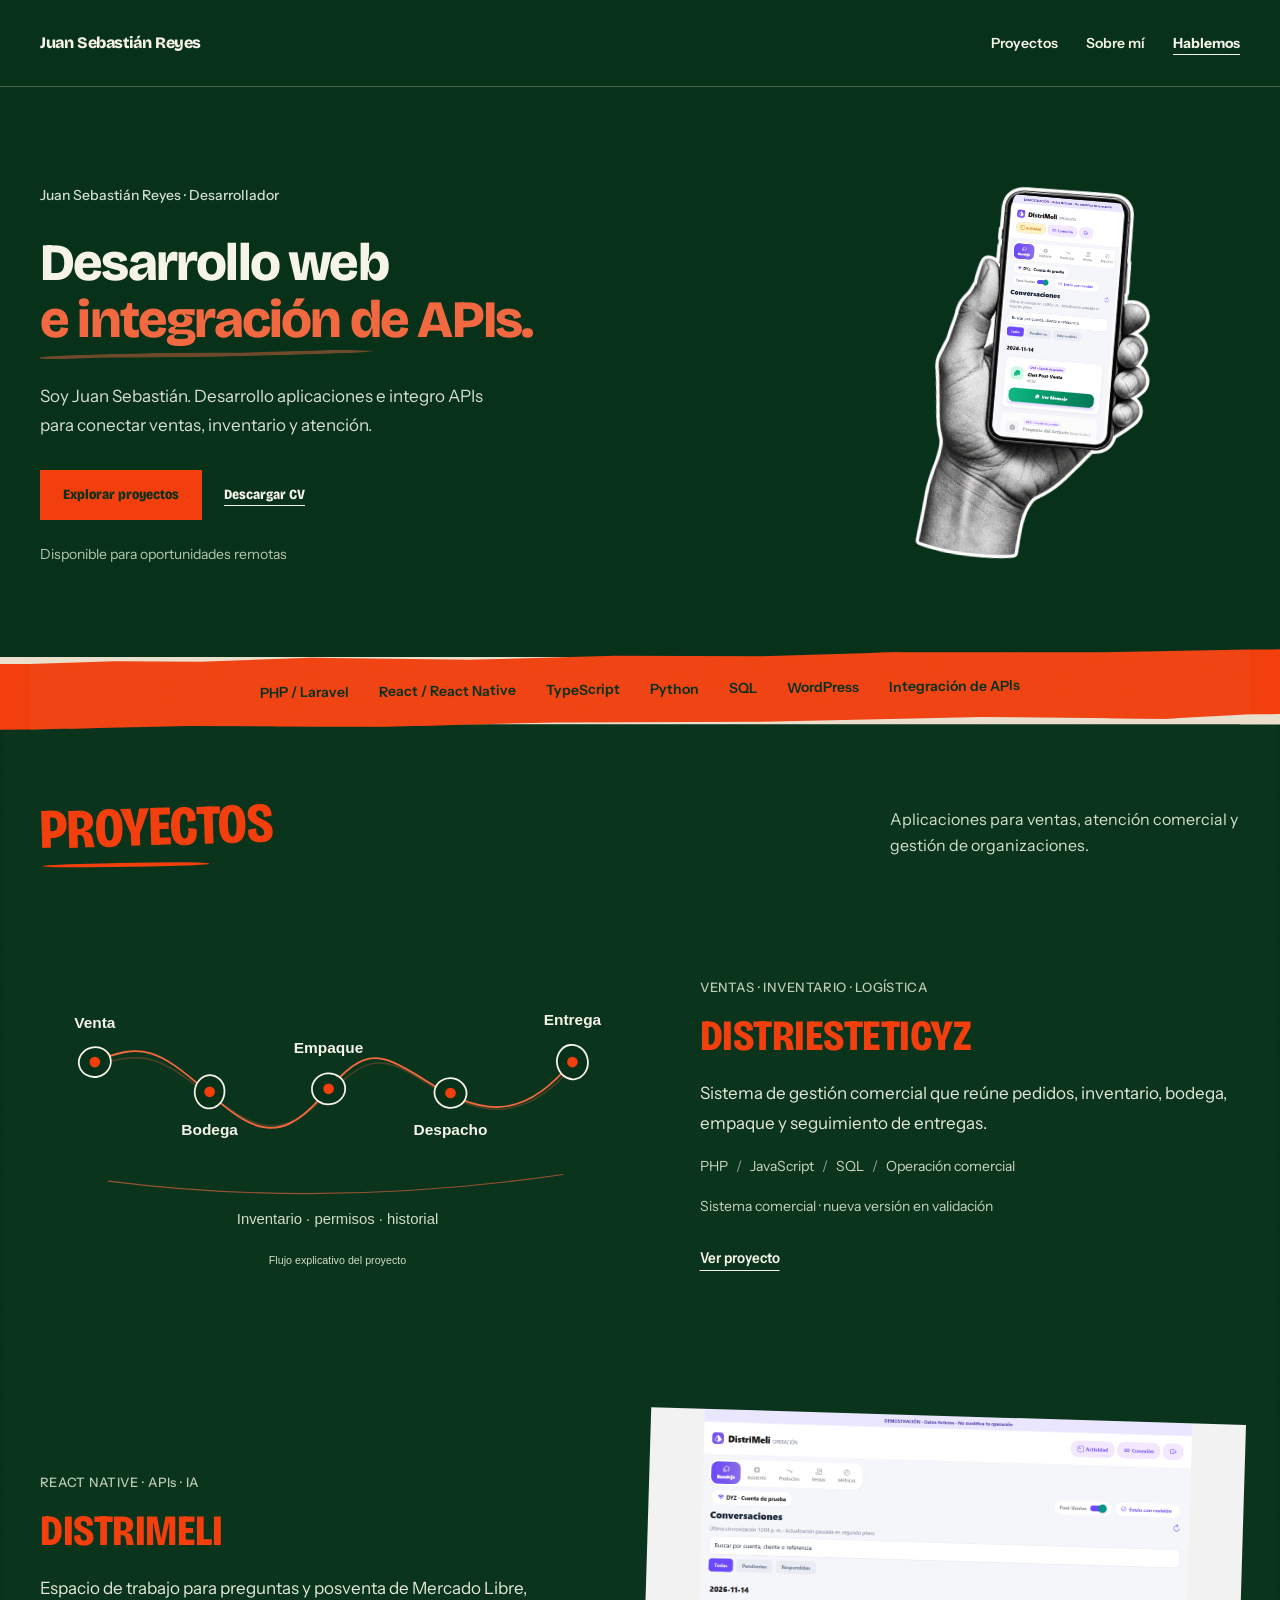
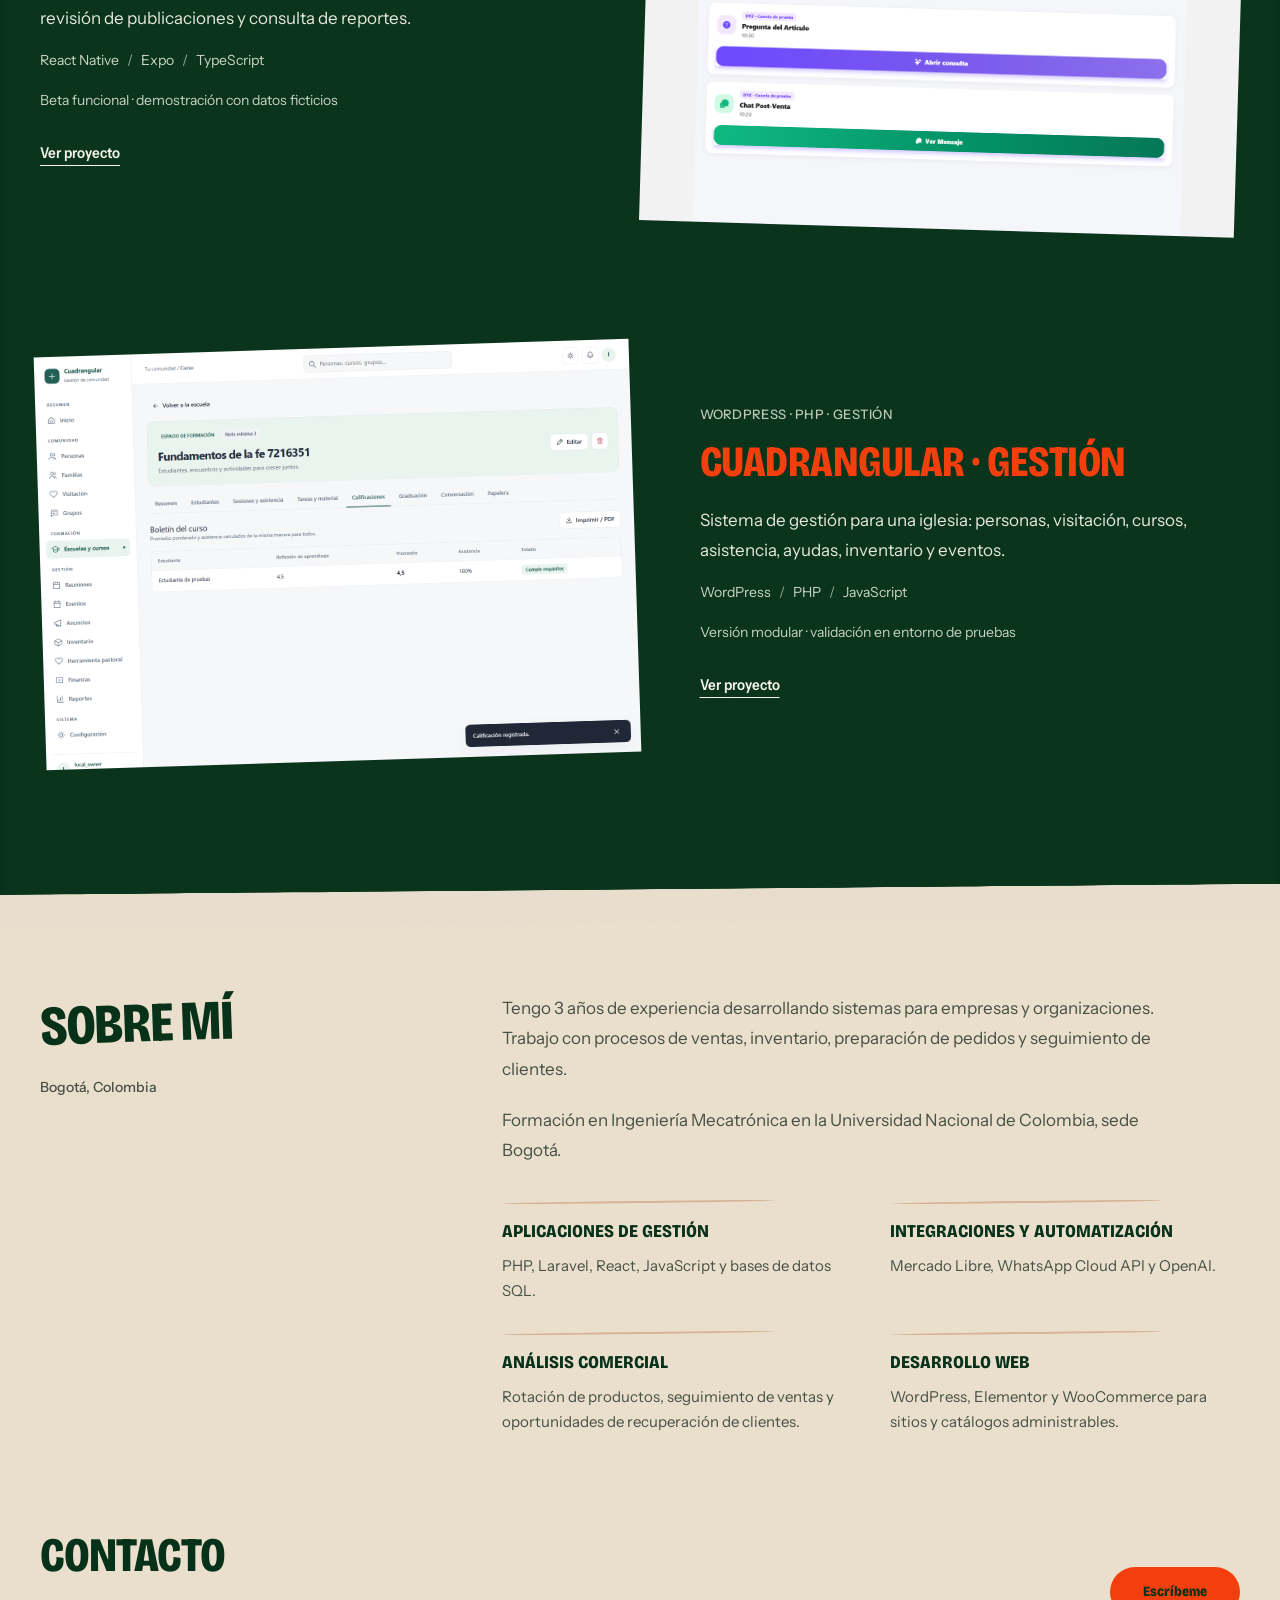
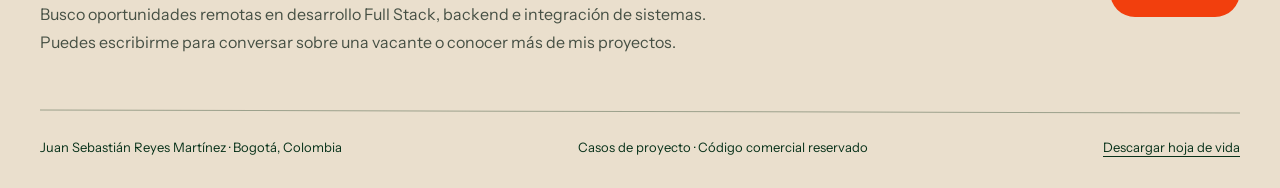
==== commit ecbc26e7: "Quitar paneles y marcos de los proyectos" ====
--- a/index.html
+++ b/index.html
@@ -1 +1 @@
-<!doctype html><html lang="es"><head><meta charset="utf-8"><meta name="viewport" content="width=device-width, initial-scale=1"><title>Desarrollo, automatización y sistemas de negocio | Juan Sebastián Reyes</title><meta name="description" content="Portafolio de Juan Sebastián Reyes: sistemas comerciales, aplicaciones e integraciones con APIs."><meta name="theme-color" content="#073119"><link rel="icon" href="favicon.svg" type="image/svg+xml"><link rel="stylesheet" href="style.css?v=organic-5"></head><body class="home"><a class="skip" href="#main">Saltar al contenido</a><header class="nav"><div class="wrap nav-inner"><a class="brand" href="index.html">Juan Sebastián Reyes<span> / Desarrollo</span></a><nav class="nav-links" aria-label="Navegación principal"><a href="index.html#proyectos">Proyectos</a><a class="nav-about" href="index.html#sobre-mi">Sobre mí</a><a class="nav-contact" href="mailto:jreyesmaun@gmail.com">Hablemos</a></nav></div></header><main id="main"><div class="wrap"><div class="hero"><div><div class="eyebrow">Juan Sebastián Reyes · Desarrollador</div><h1>Desarrollo web<br><em>e integración de APIs.</em></h1><p class="intro">Soy Juan Sebastián. Desarrollo aplicaciones e integro APIs para conectar ventas, inventario y atención.</p><div class="actions"><a class="button" href="#proyectos">Explorar proyectos </a><a class="button secondary" href="Juan-Sebastian-Reyes-CV.pdf" download>Descargar CV </a></div><p class="hero-availability">Disponible para oportunidades remotas</p></div><aside class="hero-side" aria-label="Vista de DistriMeli"><div class="collage"><div class="phone-cutout"><img class="phone-art" src="telefono-mano.webp" alt=""><img class="phone-screen" src="distrimeli-mobile.png" alt="DistriMeli: interfaz móvil de atención comercial con datos de demostración"></div></div></aside></div><div class="skill-strip" aria-label="Tecnologías principales"><span>PHP / Laravel</span><span>React / React Native</span><span>TypeScript</span><span>Python</span><span>SQL</span><span>WordPress</span><span>Integración de APIs</span></div><section id="proyectos"><div class="section-heading"><h2>Proyectos</h2><p>Aplicaciones para ventas, atención comercial y gestión de organizaciones.</p></div><article class="featured"><a class="preview" href="distriesteticyz.html" aria-label="Ver caso de Distriesteticyz"><img src="flujo-dyz.svg" alt="Diagrama explicativo: venta, bodega, empaque, despacho y entrega, con inventario e historial compartidos." loading="lazy" width="1440" height="900"></a><div class="project-info"><span class="project-number">VENTAS · INVENTARIO · LOGÍSTICA</span><h3>Distriesteticyz</h3><p>Sistema de gestión comercial que reúne pedidos, inventario, bodega, empaque y seguimiento de entregas.</p><div class="tags"><span class="tag">PHP</span><span class="tag">JavaScript</span><span class="tag">SQL</span><span class="tag">Operación comercial</span></div><p class="scope-short">Sistema comercial · nueva versión en validación</p><a class="text-link" href="distriesteticyz.html">Ver proyecto </a></div></article><div class="project-grid"><article class="small-project"><a class="preview" href="distrimeli.html" aria-label="Ver caso de DistriMeli"><img src="distrimeli-demo.png" alt="Captura de DistriMeli en modo demostración con bandeja de preguntas y posventa de una cuenta de prueba." loading="lazy" width="1440" height="1000"></a><div class="project-info"><span class="project-number">REACT NATIVE · APIs · IA</span><h3>DistriMeli</h3><p>Espacio de trabajo para preguntas y posventa de Mercado Libre, revisión de publicaciones y consulta de reportes.</p><div class="tags"><span class="tag">React Native</span><span class="tag">Expo</span><span class="tag">TypeScript</span></div><p class="scope-short">Beta funcional · demostración con datos ficticios</p><a class="text-link" href="distrimeli.html">Ver proyecto </a></div></article><article class="small-project"><a class="preview" href="gestion-comunidad.html" aria-label="Ver caso de Cuadrangular · Gestión"><img src="cuadrangular-demo.png" alt="Captura del boletín de un curso de Cuadrangular Gestión con estudiante de pruebas, nota y asistencia." loading="lazy" width="1440" height="1000"></a><div class="project-info"><span class="project-number">WORDPRESS · PHP · GESTIÓN</span><h3>Cuadrangular · Gestión</h3><p>Sistema de gestión para una iglesia: personas, visitación, cursos, asistencia, ayudas, inventario y eventos.</p><div class="tags"><span class="tag">WordPress</span><span class="tag">PHP</span><span class="tag">JavaScript</span></div><p class="scope-short">Versión modular · validación en entorno de pruebas</p><a class="text-link" href="gestion-comunidad.html">Ver proyecto </a></div></article></div></section><section class="about" id="sobre-mi"><div><h2>Sobre mí</h2><p class="about-location">Bogotá, Colombia</p></div><div class="about-text"><p>Tengo 3 años de experiencia desarrollando sistemas para empresas y organizaciones. Trabajo con procesos de ventas, inventario, preparación de pedidos y seguimiento de clientes.</p><p>Formación en Ingeniería Mecatrónica en la Universidad Nacional de Colombia, sede Bogotá.</p><div class="capabilities"><div><h3>Aplicaciones de gestión</h3><p>PHP, Laravel, React, JavaScript y bases de datos SQL.</p></div><div><h3>Integraciones y automatización</h3><p>Mercado Libre, WhatsApp Cloud API y OpenAI.</p></div><div><h3>Análisis comercial</h3><p>Rotación de productos, seguimiento de ventas y oportunidades de recuperación de clientes.</p></div><div><h3>Desarrollo web</h3><p>WordPress, Elementor y WooCommerce para sitios y catálogos administrables.</p></div></div></div></section><section class="contact" id="contacto"><div><h2>Contacto</h2><p>Busco oportunidades remotas en desarrollo Full Stack, backend e integración de sistemas. Puedes escribirme para conversar sobre una vacante o conocer más de mis proyectos.</p></div><a class="button" href="mailto:jreyesmaun@gmail.com">Escríbeme </a></section></div></main><footer class="wrap footer"><span>Juan Sebastián Reyes Martínez · Bogotá, Colombia</span><span>Casos de proyecto · Código comercial reservado</span><a href="Juan-Sebastian-Reyes-CV.pdf" download>Descargar hoja de vida</a></footer></body></html>+<!doctype html><html lang="es"><head><meta charset="utf-8"><meta name="viewport" content="width=device-width, initial-scale=1"><title>Desarrollo, automatización y sistemas de negocio | Juan Sebastián Reyes</title><meta name="description" content="Portafolio de Juan Sebastián Reyes: sistemas comerciales, aplicaciones e integraciones con APIs."><meta name="theme-color" content="#073119"><link rel="icon" href="favicon.svg" type="image/svg+xml"><link rel="stylesheet" href="style.css?v=unboxed-6"></head><body class="home"><a class="skip" href="#main">Saltar al contenido</a><header class="nav"><div class="wrap nav-inner"><a class="brand" href="index.html">Juan Sebastián Reyes<span> / Desarrollo</span></a><nav class="nav-links" aria-label="Navegación principal"><a href="index.html#proyectos">Proyectos</a><a class="nav-about" href="index.html#sobre-mi">Sobre mí</a><a class="nav-contact" href="mailto:jreyesmaun@gmail.com">Hablemos</a></nav></div></header><main id="main"><div class="wrap"><div class="hero"><div><div class="eyebrow">Juan Sebastián Reyes · Desarrollador</div><h1>Desarrollo web<br><em>e integración de APIs.</em></h1><p class="intro">Soy Juan Sebastián. Desarrollo aplicaciones e integro APIs para conectar ventas, inventario y atención.</p><div class="actions"><a class="button" href="#proyectos">Explorar proyectos </a><a class="button secondary" href="Juan-Sebastian-Reyes-CV.pdf" download>Descargar CV </a></div><p class="hero-availability">Disponible para oportunidades remotas</p></div><aside class="hero-side" aria-label="Vista de DistriMeli"><div class="collage"><div class="phone-cutout"><img class="phone-art" src="telefono-mano.webp" alt=""><img class="phone-screen" src="distrimeli-mobile.png" alt="DistriMeli: interfaz móvil de atención comercial con datos de demostración"></div></div></aside></div><div class="skill-strip" aria-label="Tecnologías principales"><span>PHP / Laravel</span><span>React / React Native</span><span>TypeScript</span><span>Python</span><span>SQL</span><span>WordPress</span><span>Integración de APIs</span></div><section id="proyectos"><div class="section-heading"><h2>Proyectos</h2><p>Aplicaciones para ventas, atención comercial y gestión de organizaciones.</p></div><article class="featured"><a class="preview" href="distriesteticyz.html" aria-label="Ver caso de Distriesteticyz"><img src="flujo-dyz-libre.svg" alt="Diagrama explicativo: venta, bodega, empaque, despacho y entrega, con inventario e historial compartidos." loading="lazy" width="1440" height="900"></a><div class="project-info"><span class="project-number">VENTAS · INVENTARIO · LOGÍSTICA</span><h3>Distriesteticyz</h3><p>Sistema de gestión comercial que reúne pedidos, inventario, bodega, empaque y seguimiento de entregas.</p><div class="tags"><span class="tag">PHP</span><span class="tag">JavaScript</span><span class="tag">SQL</span><span class="tag">Operación comercial</span></div><p class="scope-short">Sistema comercial · nueva versión en validación</p><a class="text-link" href="distriesteticyz.html">Ver proyecto </a></div></article><div class="project-grid"><article class="small-project"><a class="preview" href="distrimeli.html" aria-label="Ver caso de DistriMeli"><img src="distrimeli-demo.png" alt="Captura de DistriMeli en modo demostración con bandeja de preguntas y posventa de una cuenta de prueba." loading="lazy" width="1440" height="1000"></a><div class="project-info"><span class="project-number">REACT NATIVE · APIs · IA</span><h3>DistriMeli</h3><p>Espacio de trabajo para preguntas y posventa de Mercado Libre, revisión de publicaciones y consulta de reportes.</p><div class="tags"><span class="tag">React Native</span><span class="tag">Expo</span><span class="tag">TypeScript</span></div><p class="scope-short">Beta funcional · demostración con datos ficticios</p><a class="text-link" href="distrimeli.html">Ver proyecto </a></div></article><article class="small-project"><a class="preview" href="gestion-comunidad.html" aria-label="Ver caso de Cuadrangular · Gestión"><img src="cuadrangular-demo.png" alt="Captura del boletín de un curso de Cuadrangular Gestión con estudiante de pruebas, nota y asistencia." loading="lazy" width="1440" height="1000"></a><div class="project-info"><span class="project-number">WORDPRESS · PHP · GESTIÓN</span><h3>Cuadrangular · Gestión</h3><p>Sistema de gestión para una iglesia: personas, visitación, cursos, asistencia, ayudas, inventario y eventos.</p><div class="tags"><span class="tag">WordPress</span><span class="tag">PHP</span><span class="tag">JavaScript</span></div><p class="scope-short">Versión modular · validación en entorno de pruebas</p><a class="text-link" href="gestion-comunidad.html">Ver proyecto </a></div></article></div></section><section class="about" id="sobre-mi"><div><h2>Sobre mí</h2><p class="about-location">Bogotá, Colombia</p></div><div class="about-text"><p>Tengo 3 años de experiencia desarrollando sistemas para empresas y organizaciones. Trabajo con procesos de ventas, inventario, preparación de pedidos y seguimiento de clientes.</p><p>Formación en Ingeniería Mecatrónica en la Universidad Nacional de Colombia, sede Bogotá.</p><div class="capabilities"><div><h3>Aplicaciones de gestión</h3><p>PHP, Laravel, React, JavaScript y bases de datos SQL.</p></div><div><h3>Integraciones y automatización</h3><p>Mercado Libre, WhatsApp Cloud API y OpenAI.</p></div><div><h3>Análisis comercial</h3><p>Rotación de productos, seguimiento de ventas y oportunidades de recuperación de clientes.</p></div><div><h3>Desarrollo web</h3><p>WordPress, Elementor y WooCommerce para sitios y catálogos administrables.</p></div></div></div></section><section class="contact" id="contacto"><div><h2>Contacto</h2><p>Busco oportunidades remotas en desarrollo Full Stack, backend e integración de sistemas. Puedes escribirme para conversar sobre una vacante o conocer más de mis proyectos.</p></div><a class="button" href="mailto:jreyesmaun@gmail.com">Escríbeme </a></section></div></main><footer class="wrap footer"><span>Juan Sebastián Reyes Martínez · Bogotá, Colombia</span><span>Casos de proyecto · Código comercial reservado</span><a href="Juan-Sebastian-Reyes-CV.pdf" download>Descargar hoja de vida</a></footer></body></html>
--- a/style.css
+++ b/style.css
@@ -153,3 +153,28 @@
 @media(prefers-reduced-motion:reduce){.preview img{transition:none}}
 
 .about:before{left:-90px;right:-90px}
+
+/* Proyectos abiertos: imágenes y texto, sin tarjetas ni marcos. */
+.featured:before,.small-project:before,.preview:before,.contact:before,.about-location:before{display:none}
+.featured,.small-project,.small-project:last-child{background:none;clip-path:none;mask-image:none;border:0;padding:30px 0;transform:none;isolation:auto}
+.featured{grid-template-columns:1.1fr 1fr;gap:65px;margin-bottom:25px;align-items:center}
+.featured .project-info{padding:0}.project-grid{display:block;padding:0}
+.small-project,.small-project:last-child{display:grid;grid-template-columns:1.1fr 1fr;gap:65px;align-items:center;margin:35px 0 0;padding:42px 0}
+.small-project:nth-child(2){margin:35px 0 0;transform:none}
+.small-project .project-info,.small-project:nth-child(2) .project-info{transform:none}
+.small-project:first-child{grid-template-columns:1fr 1.1fr}.small-project:first-child>.preview{order:2}.small-project:first-child>.project-info{order:1}
+.preview,.featured>.preview,.small-project .preview,.small-project:nth-child(2) .preview{margin:0;padding:0;border:0;background:none;mask-image:none;clip-path:none;box-shadow:none;filter:none;overflow:visible;transform:rotate(-1.8deg)}
+.featured>.preview{transform:none}.small-project:first-child .preview{transform:rotate(1.7deg)}
+.preview img,.small-project .preview img{width:100%;height:auto;aspect-ratio:auto;object-fit:contain;filter:none;border-radius:0;box-shadow:none}
+.project-info h3,.small-project h3{color:var(--signal);font-size:2.7rem;line-height:1.05;margin:16px 0 20px}
+.project-info p,.small-project p{color:#e5e8db;font-size:1.0625rem;line-height:1.75}
+.project-number,.small-project .project-number{color:#bdcbb7;font-size:.8125rem}
+.project-info .tag{color:#cad6c2}.project-info .tag:not(:last-child):after{color:#9ba893}
+.project-info .scope-short,.small-project .scope-short{color:#c6d2bf;font-size:.875rem!important;line-height:1.7}
+.text-link{padding:8px 0;background:none;color:var(--white);mask-image:none;clip-path:none;min-height:40px;text-decoration:underline;text-underline-offset:7px;font-family:Instrument;font-weight:600}
+.text-link:hover{color:#ff9c7c;background:none}
+.about-location{padding:0;background:none;transform:none;color:var(--muted);font-weight:500}.contact{background:none;mask-image:none;clip-path:none;transform:none;padding:28px 0 35px;margin:0 0 20px;border:0;gap:50px}.contact>*{transform:none}.contact h2{color:var(--ink)}.contact p{color:var(--muted)}.contact .button{background:var(--signal);color:var(--ink);mask-image:none;clip-path:none;border-radius:999px;padding:13px 25px;white-space:nowrap}
+.case-media .image-open{padding:0;border:0;background:none;mask-image:none;clip-path:none;transform:none;box-shadow:none}.case-media img{background:none}.scope-box{border-left:2px solid #d66b45;padding:0 0 0 24px!important}.scope-box:before{display:none}
+@media(max-width:1000px){.featured,.small-project,.small-project:last-child{gap:38px}.project-info h3,.small-project h3{font-size:2.3rem}}
+@media(max-width:850px){.featured,.small-project,.small-project:last-child{grid-template-columns:1fr 1fr;gap:30px}.project-info h3,.small-project h3{font-size:2rem}.project-info p,.small-project p{font-size:1rem}.contact{gap:30px}}
+@media(max-width:620px){.featured,.small-project,.small-project:last-child,.small-project:first-child{grid-template-columns:1fr;gap:25px;padding:20px 2px 32px;margin:0 0 24px}.small-project:first-child>.preview,.small-project:first-child>.project-info{order:initial}.small-project:nth-child(2){margin:0 0 15px}.project-info h3,.small-project h3{font-size:2.1rem;overflow-wrap:normal}.preview,.featured>.preview,.small-project .preview{margin:0;aspect-ratio:auto;padding:0}.small-project .preview img{aspect-ratio:auto}.project-info p,.small-project p{font-size:1rem}.featured .project-info{padding:0}.contact{padding:18px 0 25px;margin:0 0 15px;gap:24px;flex-direction:column;align-items:flex-start}.contact h2{font-size:2.6rem}.scope-box{padding:0 0 0 18px!important}}
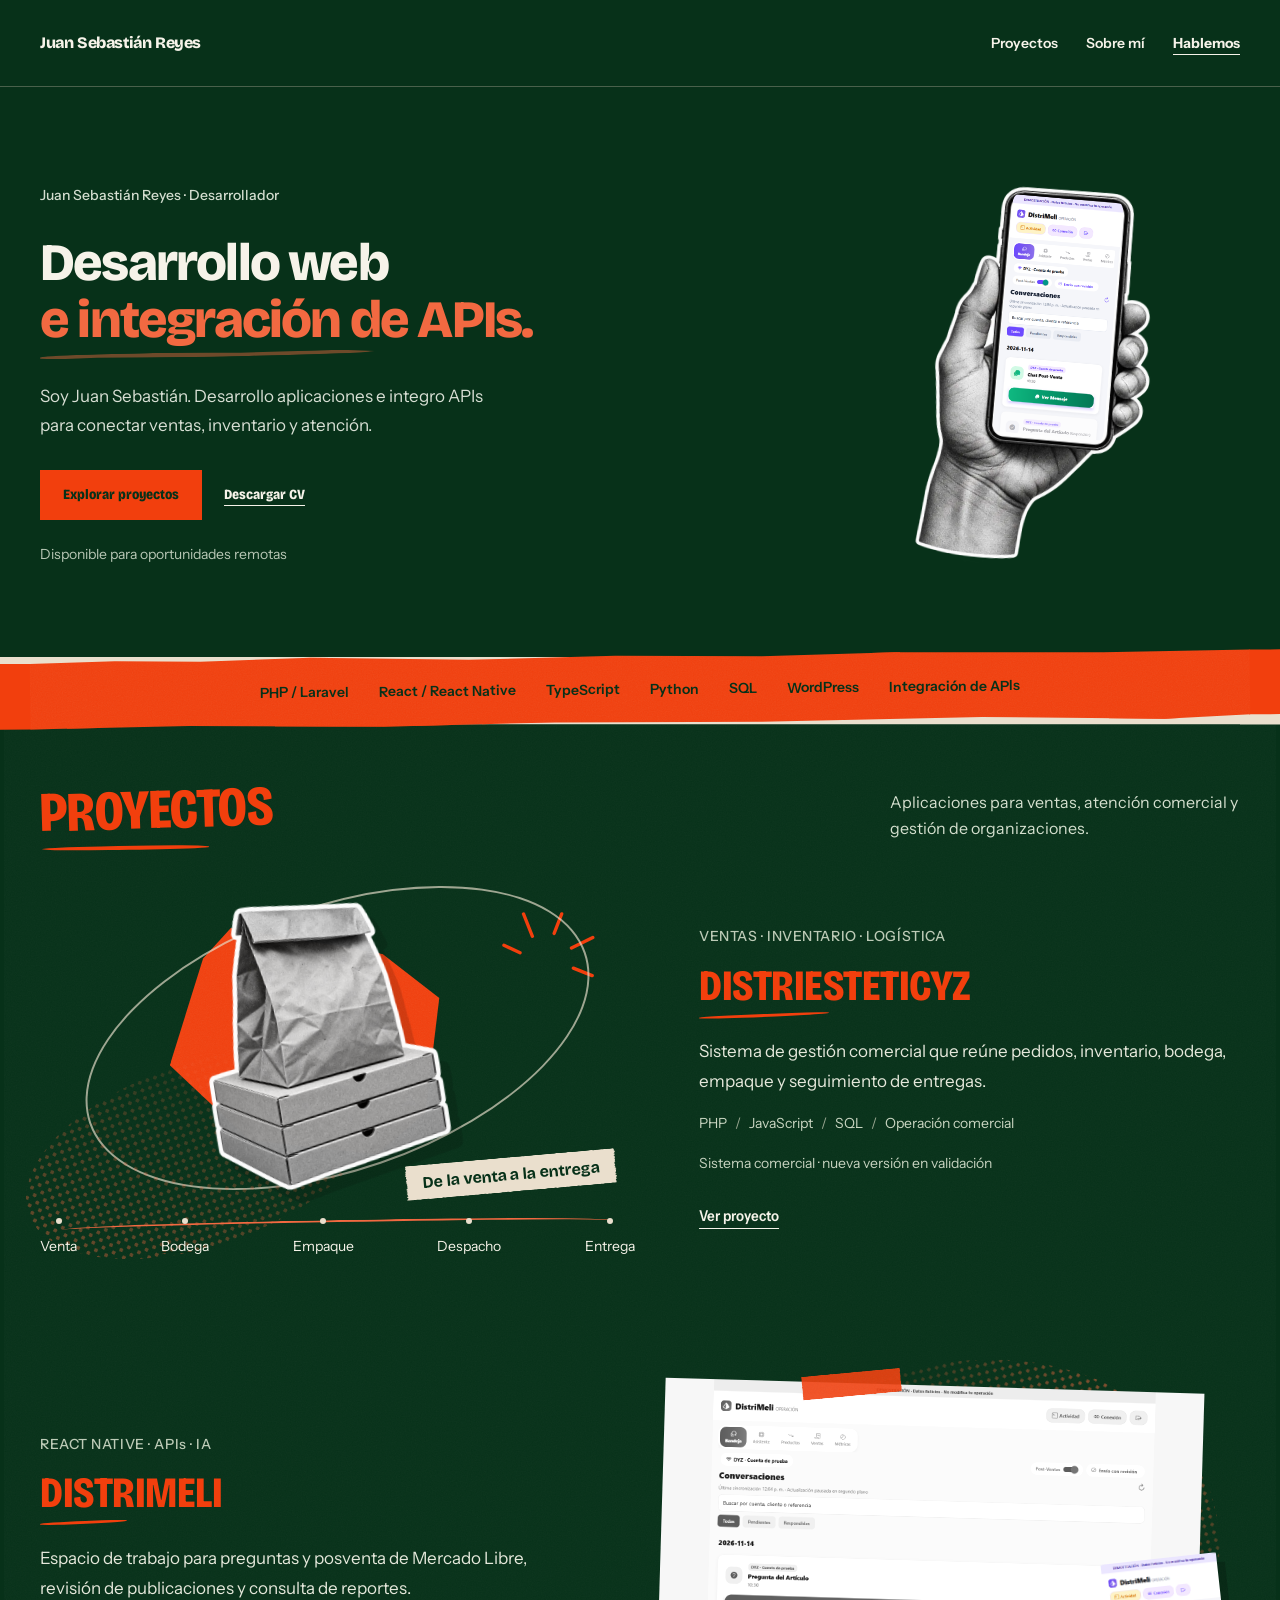
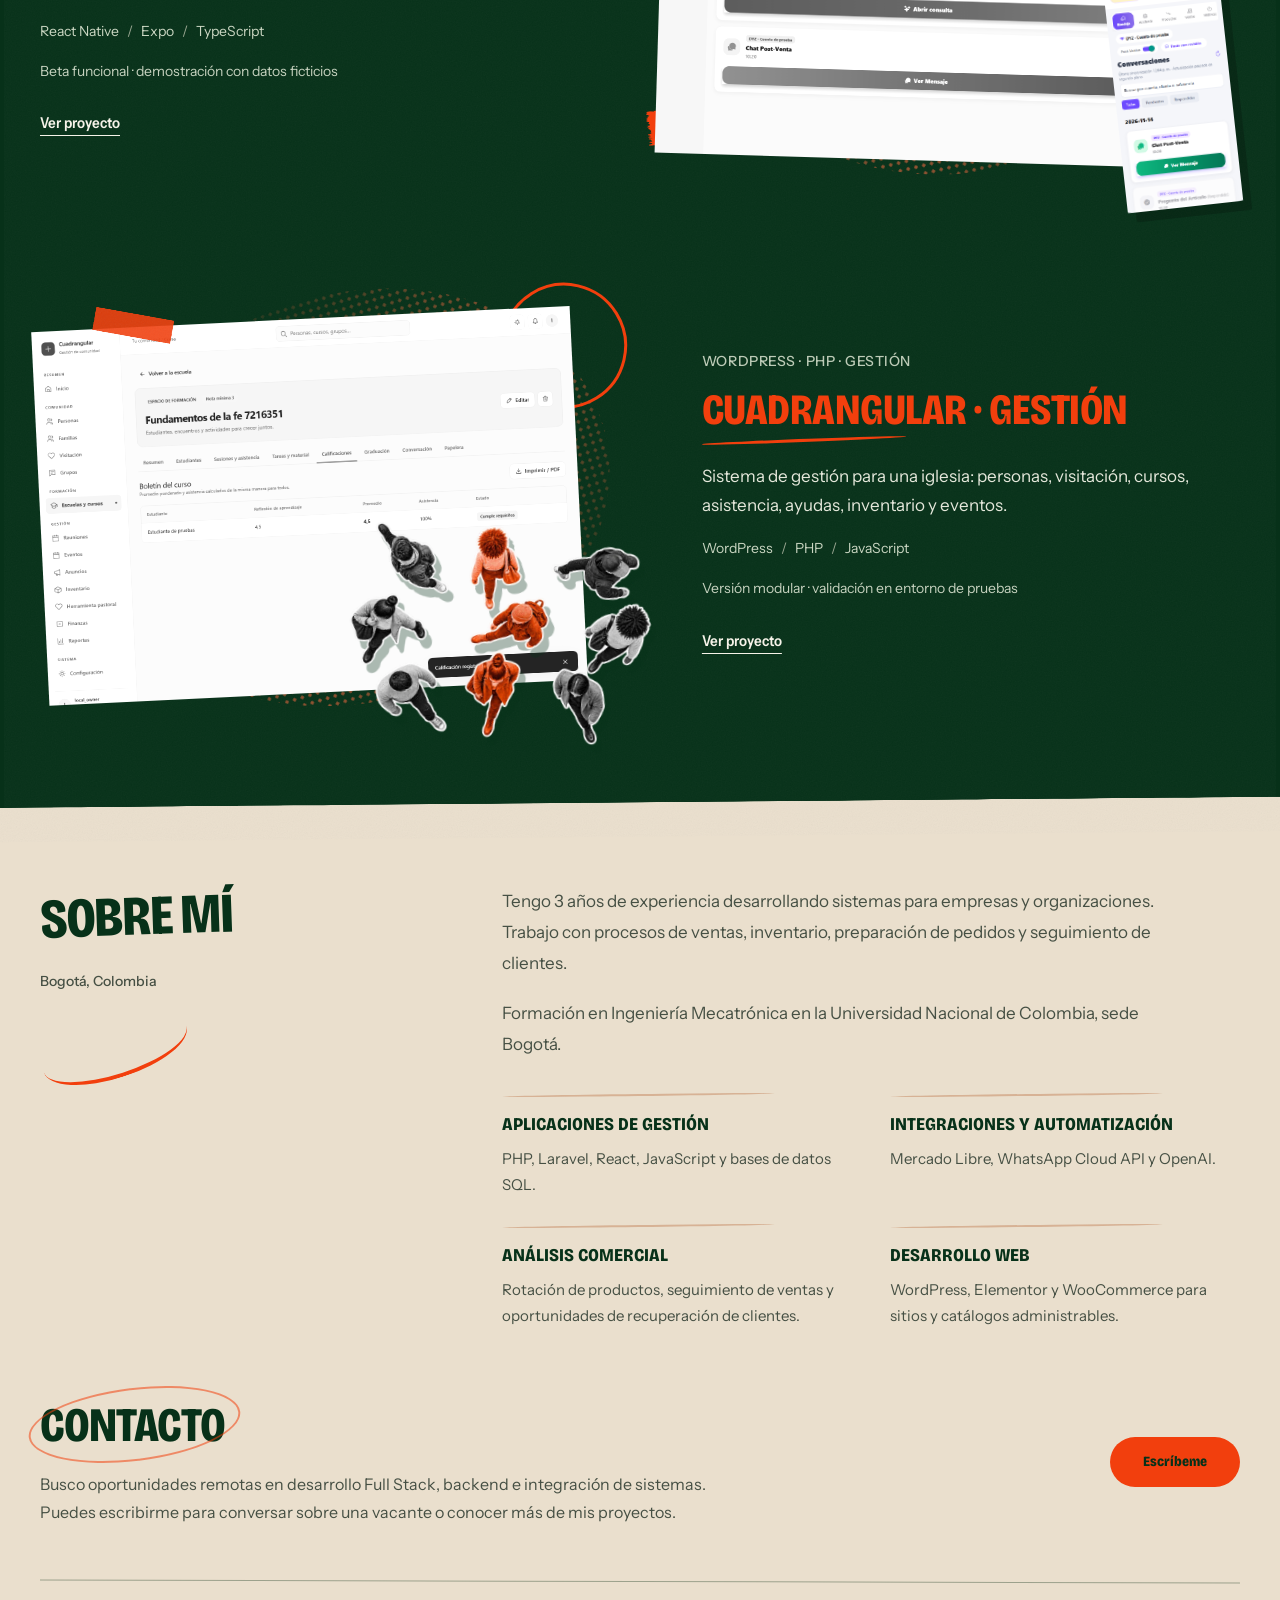
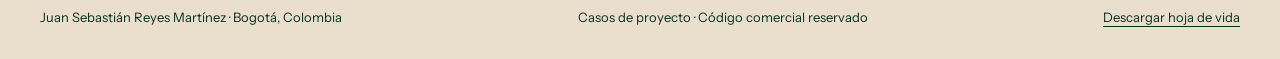
==== commit 3c3eacea: "Añadir recortes y capas de collage sin paneles" ====
--- a/index.html
+++ b/index.html
@@ -1 +1 @@
-<!doctype html><html lang="es"><head><meta charset="utf-8"><meta name="viewport" content="width=device-width, initial-scale=1"><title>Desarrollo, automatización y sistemas de negocio | Juan Sebastián Reyes</title><meta name="description" content="Portafolio de Juan Sebastián Reyes: sistemas comerciales, aplicaciones e integraciones con APIs."><meta name="theme-color" content="#073119"><link rel="icon" href="favicon.svg" type="image/svg+xml"><link rel="stylesheet" href="style.css?v=unboxed-6"></head><body class="home"><a class="skip" href="#main">Saltar al contenido</a><header class="nav"><div class="wrap nav-inner"><a class="brand" href="index.html">Juan Sebastián Reyes<span> / Desarrollo</span></a><nav class="nav-links" aria-label="Navegación principal"><a href="index.html#proyectos">Proyectos</a><a class="nav-about" href="index.html#sobre-mi">Sobre mí</a><a class="nav-contact" href="mailto:jreyesmaun@gmail.com">Hablemos</a></nav></div></header><main id="main"><div class="wrap"><div class="hero"><div><div class="eyebrow">Juan Sebastián Reyes · Desarrollador</div><h1>Desarrollo web<br><em>e integración de APIs.</em></h1><p class="intro">Soy Juan Sebastián. Desarrollo aplicaciones e integro APIs para conectar ventas, inventario y atención.</p><div class="actions"><a class="button" href="#proyectos">Explorar proyectos </a><a class="button secondary" href="Juan-Sebastian-Reyes-CV.pdf" download>Descargar CV </a></div><p class="hero-availability">Disponible para oportunidades remotas</p></div><aside class="hero-side" aria-label="Vista de DistriMeli"><div class="collage"><div class="phone-cutout"><img class="phone-art" src="telefono-mano.webp" alt=""><img class="phone-screen" src="distrimeli-mobile.png" alt="DistriMeli: interfaz móvil de atención comercial con datos de demostración"></div></div></aside></div><div class="skill-strip" aria-label="Tecnologías principales"><span>PHP / Laravel</span><span>React / React Native</span><span>TypeScript</span><span>Python</span><span>SQL</span><span>WordPress</span><span>Integración de APIs</span></div><section id="proyectos"><div class="section-heading"><h2>Proyectos</h2><p>Aplicaciones para ventas, atención comercial y gestión de organizaciones.</p></div><article class="featured"><a class="preview" href="distriesteticyz.html" aria-label="Ver caso de Distriesteticyz"><img src="flujo-dyz-libre.svg" alt="Diagrama explicativo: venta, bodega, empaque, despacho y entrega, con inventario e historial compartidos." loading="lazy" width="1440" height="900"></a><div class="project-info"><span class="project-number">VENTAS · INVENTARIO · LOGÍSTICA</span><h3>Distriesteticyz</h3><p>Sistema de gestión comercial que reúne pedidos, inventario, bodega, empaque y seguimiento de entregas.</p><div class="tags"><span class="tag">PHP</span><span class="tag">JavaScript</span><span class="tag">SQL</span><span class="tag">Operación comercial</span></div><p class="scope-short">Sistema comercial · nueva versión en validación</p><a class="text-link" href="distriesteticyz.html">Ver proyecto </a></div></article><div class="project-grid"><article class="small-project"><a class="preview" href="distrimeli.html" aria-label="Ver caso de DistriMeli"><img src="distrimeli-demo.png" alt="Captura de DistriMeli en modo demostración con bandeja de preguntas y posventa de una cuenta de prueba." loading="lazy" width="1440" height="1000"></a><div class="project-info"><span class="project-number">REACT NATIVE · APIs · IA</span><h3>DistriMeli</h3><p>Espacio de trabajo para preguntas y posventa de Mercado Libre, revisión de publicaciones y consulta de reportes.</p><div class="tags"><span class="tag">React Native</span><span class="tag">Expo</span><span class="tag">TypeScript</span></div><p class="scope-short">Beta funcional · demostración con datos ficticios</p><a class="text-link" href="distrimeli.html">Ver proyecto </a></div></article><article class="small-project"><a class="preview" href="gestion-comunidad.html" aria-label="Ver caso de Cuadrangular · Gestión"><img src="cuadrangular-demo.png" alt="Captura del boletín de un curso de Cuadrangular Gestión con estudiante de pruebas, nota y asistencia." loading="lazy" width="1440" height="1000"></a><div class="project-info"><span class="project-number">WORDPRESS · PHP · GESTIÓN</span><h3>Cuadrangular · Gestión</h3><p>Sistema de gestión para una iglesia: personas, visitación, cursos, asistencia, ayudas, inventario y eventos.</p><div class="tags"><span class="tag">WordPress</span><span class="tag">PHP</span><span class="tag">JavaScript</span></div><p class="scope-short">Versión modular · validación en entorno de pruebas</p><a class="text-link" href="gestion-comunidad.html">Ver proyecto </a></div></article></div></section><section class="about" id="sobre-mi"><div><h2>Sobre mí</h2><p class="about-location">Bogotá, Colombia</p></div><div class="about-text"><p>Tengo 3 años de experiencia desarrollando sistemas para empresas y organizaciones. Trabajo con procesos de ventas, inventario, preparación de pedidos y seguimiento de clientes.</p><p>Formación en Ingeniería Mecatrónica en la Universidad Nacional de Colombia, sede Bogotá.</p><div class="capabilities"><div><h3>Aplicaciones de gestión</h3><p>PHP, Laravel, React, JavaScript y bases de datos SQL.</p></div><div><h3>Integraciones y automatización</h3><p>Mercado Libre, WhatsApp Cloud API y OpenAI.</p></div><div><h3>Análisis comercial</h3><p>Rotación de productos, seguimiento de ventas y oportunidades de recuperación de clientes.</p></div><div><h3>Desarrollo web</h3><p>WordPress, Elementor y WooCommerce para sitios y catálogos administrables.</p></div></div></div></section><section class="contact" id="contacto"><div><h2>Contacto</h2><p>Busco oportunidades remotas en desarrollo Full Stack, backend e integración de sistemas. Puedes escribirme para conversar sobre una vacante o conocer más de mis proyectos.</p></div><a class="button" href="mailto:jreyesmaun@gmail.com">Escríbeme </a></section></div></main><footer class="wrap footer"><span>Juan Sebastián Reyes Martínez · Bogotá, Colombia</span><span>Casos de proyecto · Código comercial reservado</span><a href="Juan-Sebastian-Reyes-CV.pdf" download>Descargar hoja de vida</a></footer></body></html>+<!doctype html><html lang="es"><head><meta charset="utf-8"><meta name="viewport" content="width=device-width, initial-scale=1"><title>Desarrollo, automatización y sistemas de negocio | Juan Sebastián Reyes</title><meta name="description" content="Portafolio de Juan Sebastián Reyes: sistemas comerciales, aplicaciones e integraciones con APIs."><meta name="theme-color" content="#073119"><link rel="icon" href="favicon.svg" type="image/svg+xml"><link rel="stylesheet" href="style.css?v=collage-open-7"></head><body class="home"><a class="skip" href="#main">Saltar al contenido</a><header class="nav"><div class="wrap nav-inner"><a class="brand" href="index.html">Juan Sebastián Reyes<span> / Desarrollo</span></a><nav class="nav-links" aria-label="Navegación principal"><a href="index.html#proyectos">Proyectos</a><a class="nav-about" href="index.html#sobre-mi">Sobre mí</a><a class="nav-contact" href="mailto:jreyesmaun@gmail.com">Hablemos</a></nav></div></header><main id="main"><div class="wrap"><div class="hero"><div><div class="eyebrow">Juan Sebastián Reyes · Desarrollador</div><h1>Desarrollo web<br><em>e integración de APIs.</em></h1><p class="intro">Soy Juan Sebastián. Desarrollo aplicaciones e integro APIs para conectar ventas, inventario y atención.</p><div class="actions"><a class="button" href="#proyectos">Explorar proyectos </a><a class="button secondary" href="Juan-Sebastian-Reyes-CV.pdf" download>Descargar CV </a></div><p class="hero-availability">Disponible para oportunidades remotas</p></div><aside class="hero-side" aria-label="Vista de DistriMeli"><div class="collage"><div class="phone-cutout"><img class="phone-art" src="telefono-mano.webp" alt=""><img class="phone-screen" src="distrimeli-mobile.png" alt="DistriMeli: interfaz móvil de atención comercial con datos de demostración"></div></div></aside></div><div class="skill-strip" aria-label="Tecnologías principales"><span>PHP / Laravel</span><span>React / React Native</span><span>TypeScript</span><span>Python</span><span>SQL</span><span>WordPress</span><span>Integración de APIs</span></div><section id="proyectos"><div class="section-heading"><h2>Proyectos</h2><p>Aplicaciones para ventas, atención comercial y gestión de organizaciones.</p></div><article class="featured collage-logistics"><a class="preview" href="distriesteticyz.html" aria-label="Ver caso de Distriesteticyz"><span class="visual-art scene-logistics"><span class="ink-orbit" aria-hidden="true"></span><img class="delivery-cutout" src="bolsa-collage.webp" alt="" width="900" height="900" loading="lazy"><svg class="drawn-marks" viewBox="0 0 150 120" aria-hidden="true"><g fill="none" stroke="currentColor" stroke-width="5" stroke-linecap="round"><path d="M34 76L8 70M47 48L27 18M78 37L83 6M108 53L136 31M117 82L147 87"/></g></svg><span class="route-caption">De la venta a la entrega</span></span><span class="collage-route"><span>Venta</span><span>Bodega</span><span>Empaque</span><span>Despacho</span><span>Entrega</span></span></a><div class="project-info"><span class="project-number">VENTAS · INVENTARIO · LOGÍSTICA</span><h3>Distriesteticyz</h3><p>Sistema de gestión comercial que reúne pedidos, inventario, bodega, empaque y seguimiento de entregas.</p><div class="tags"><span class="tag">PHP</span><span class="tag">JavaScript</span><span class="tag">SQL</span><span class="tag">Operación comercial</span></div><p class="scope-short">Sistema comercial · nueva versión en validación</p><a class="text-link" href="distriesteticyz.html">Ver proyecto </a></div></article><div class="project-grid"><article class="small-project collage-market"><a class="preview" href="distrimeli.html" aria-label="Ver caso de DistriMeli"><img src="distrimeli-demo.png" alt="Captura de DistriMeli en modo demostración con bandeja de preguntas y posventa de una cuenta de prueba." loading="lazy" width="1440" height="1000"><img class="mobile-layer" src="distrimeli-mobile.png" alt="" width="390" height="844" loading="lazy"><span class="collage-tape" aria-hidden="true"></span></a><div class="project-info"><span class="project-number">REACT NATIVE · APIs · IA</span><h3>DistriMeli</h3><p>Espacio de trabajo para preguntas y posventa de Mercado Libre, revisión de publicaciones y consulta de reportes.</p><div class="tags"><span class="tag">React Native</span><span class="tag">Expo</span><span class="tag">TypeScript</span></div><p class="scope-short">Beta funcional · demostración con datos ficticios</p><a class="text-link" href="distrimeli.html">Ver proyecto </a></div></article><article class="small-project collage-community"><a class="preview" href="gestion-comunidad.html" aria-label="Ver caso de Cuadrangular · Gestión"><img src="cuadrangular-demo.png" alt="Captura del boletín de un curso de Cuadrangular Gestión con estudiante de pruebas, nota y asistencia." loading="lazy" width="1440" height="1000"><img class="people-layer" src="personas-collage.webp" alt="" width="900" height="600" loading="lazy"><span class="collage-tape" aria-hidden="true"></span></a><div class="project-info"><span class="project-number">WORDPRESS · PHP · GESTIÓN</span><h3>Cuadrangular · Gestión</h3><p>Sistema de gestión para una iglesia: personas, visitación, cursos, asistencia, ayudas, inventario y eventos.</p><div class="tags"><span class="tag">WordPress</span><span class="tag">PHP</span><span class="tag">JavaScript</span></div><p class="scope-short">Versión modular · validación en entorno de pruebas</p><a class="text-link" href="gestion-comunidad.html">Ver proyecto </a></div></article></div></section><section class="about" id="sobre-mi"><div><h2>Sobre mí</h2><p class="about-location">Bogotá, Colombia</p></div><div class="about-text"><p>Tengo 3 años de experiencia desarrollando sistemas para empresas y organizaciones. Trabajo con procesos de ventas, inventario, preparación de pedidos y seguimiento de clientes.</p><p>Formación en Ingeniería Mecatrónica en la Universidad Nacional de Colombia, sede Bogotá.</p><div class="capabilities"><div><h3>Aplicaciones de gestión</h3><p>PHP, Laravel, React, JavaScript y bases de datos SQL.</p></div><div><h3>Integraciones y automatización</h3><p>Mercado Libre, WhatsApp Cloud API y OpenAI.</p></div><div><h3>Análisis comercial</h3><p>Rotación de productos, seguimiento de ventas y oportunidades de recuperación de clientes.</p></div><div><h3>Desarrollo web</h3><p>WordPress, Elementor y WooCommerce para sitios y catálogos administrables.</p></div></div></div></section><section class="contact" id="contacto"><div><h2>Contacto</h2><p>Busco oportunidades remotas en desarrollo Full Stack, backend e integración de sistemas. Puedes escribirme para conversar sobre una vacante o conocer más de mis proyectos.</p></div><a class="button" href="mailto:jreyesmaun@gmail.com">Escríbeme </a></section></div></main><footer class="wrap footer"><span>Juan Sebastián Reyes Martínez · Bogotá, Colombia</span><span>Casos de proyecto · Código comercial reservado</span><a href="Juan-Sebastian-Reyes-CV.pdf" download>Descargar hoja de vida</a></footer></body></html>
--- a/style.css
+++ b/style.css
@@ -178,3 +178,44 @@
 @media(max-width:1000px){.featured,.small-project,.small-project:last-child{gap:38px}.project-info h3,.small-project h3{font-size:2.3rem}}
 @media(max-width:850px){.featured,.small-project,.small-project:last-child{grid-template-columns:1fr 1fr;gap:30px}.project-info h3,.small-project h3{font-size:2rem}.project-info p,.small-project p{font-size:1rem}.contact{gap:30px}}
 @media(max-width:620px){.featured,.small-project,.small-project:last-child,.small-project:first-child{grid-template-columns:1fr;gap:25px;padding:20px 2px 32px;margin:0 0 24px}.small-project:first-child>.preview,.small-project:first-child>.project-info{order:initial}.small-project:nth-child(2){margin:0 0 15px}.project-info h3,.small-project h3{font-size:2.1rem;overflow-wrap:normal}.preview,.featured>.preview,.small-project .preview{margin:0;aspect-ratio:auto;padding:0}.small-project .preview img{aspect-ratio:auto}.project-info p,.small-project p{font-size:1rem}.featured .project-info{padding:0}.contact{padding:18px 0 25px;margin:0 0 15px;gap:24px;flex-direction:column;align-items:flex-start}.contact h2{font-size:2.6rem}.scope-box{padding:0 0 0 18px!important}}
+
+/* Collage abierto: recortes fotográficos, tinta y capas sin paneles. */
+#proyectos{padding-top:58px;padding-bottom:76px}
+.section-heading{margin-bottom:22px}
+.featured{gap:64px;padding:14px 0 34px;margin-bottom:0}
+.small-project,.small-project:last-child{gap:70px;margin-top:18px;padding:58px 0}
+.small-project:nth-child(2){margin-top:12px}
+.project-info{position:relative;z-index:3}
+.project-info h3{display:table;position:relative;padding-bottom:8px}
+.project-info h3:after{content:'';position:absolute;left:0;bottom:0;width:48%;height:3px;background:#f23f0d;border-radius:55% 30% 70% 35%;transform:rotate(-2deg)}
+.project-number,.small-project .project-number{font-size:.875rem;letter-spacing:.04em}
+.visual-art{display:block;position:relative;height:330px;isolation:isolate}
+.delivery-cutout{position:absolute;left:13%;top:0;width:68%!important;height:310px!important;object-fit:contain;transform:rotate(-9deg);filter:drop-shadow(10px 15px 0 #0002)!important;z-index:2}
+.scene-logistics:before{content:'';position:absolute;width:260px;height:210px;left:23%;top:55px;background:var(--signal) url('paper-grain.svg');clip-path:polygon(12% 3%,71% 0,96% 15%,100% 70%,85% 94%,36% 100%,0 73%,4% 20%);transform:rotate(12deg);z-index:0}
+.ink-orbit{position:absolute;inset:20px 35px 44px;border:2px solid #e8dfcbab;border-radius:50%;transform:rotate(-19deg);z-index:1}
+.ink-orbit:after{content:'';position:absolute;width:70%;height:70%;left:-17%;bottom:-10%;background-image:radial-gradient(#f2694177 1.6px,transparent 1.9px);background-size:8px 8px;border-radius:50%;mask-image:linear-gradient(40deg,#000,transparent)}
+.drawn-marks{position:absolute;width:100px;right:6%;top:23px;color:var(--signal);transform:rotate(12deg)}
+.route-caption{position:absolute;right:3%;bottom:23px;color:var(--ink);background:var(--paper);font:700 1rem Bricolage,Arial,sans-serif;transform:rotate(-5deg);padding:8px 17px;mask-image:url('paper-edge.svg');mask-size:100% 100%;z-index:3}
+.collage-route{position:relative;display:flex;justify-content:space-between;gap:5px;color:var(--white);font-size:.875rem;margin:0 0 18px;padding:20px 0 0;text-align:center}
+.collage-route:before{content:'';position:absolute;left:4%;right:4%;top:5px;height:8px;border-top:2px solid #f26941;border-radius:50%;transform:rotate(-1deg)}
+.collage-route span{position:relative}.collage-route span:before{content:'';position:absolute;width:6px;height:6px;background:var(--paper);border-radius:50%;top:-17px;left:calc(50% - 3px)}
+.small-project .preview{position:relative;isolation:isolate;margin:0 0 30px}
+.small-project .preview>img:first-child{position:relative;z-index:2;width:93%;filter:grayscale(1) contrast(1.04);transition:filter .2s}
+.small-project .preview:hover>img:first-child,.small-project .preview:focus-visible>img:first-child{filter:none}
+.small-project .preview:after{content:'';position:absolute;inset:-24px 18px -10px 10%;z-index:0;background-image:radial-gradient(#f2694199 1.5px,transparent 1.8px);background-size:8px 8px;mask-image:linear-gradient(135deg,transparent 12%,#000 60%,transparent);border-radius:50%;transform:rotate(-15deg)}
+.small-project .preview .mobile-layer{position:absolute;z-index:4;width:24%;height:auto;max-height:250px;object-fit:contain;right:-1%;bottom:-40px;transform:rotate(-8deg);filter:drop-shadow(8px 10px 0 #0003);border-radius:18px}
+.collage-tape{position:absolute;z-index:5;top:-11px;left:25%;width:100px;height:24px;background:#f23f0de6 url('paper-grain.svg');mask-image:url('paper-edge.svg');mask-size:100% 100%;transform:rotate(-7deg);pointer-events:none}
+.collage-market .preview{padding-left:12px}
+.collage-market .preview:before{display:block;content:'';position:absolute;left:0;bottom:12%;width:85%;height:35px;top:auto;background:var(--signal);transform:rotate(-9deg);z-index:1;mask-image:url('paper-edge.svg');mask-size:100% 100%;pointer-events:none}
+.small-project .preview .people-layer{position:absolute;right:-4%;bottom:-55px;width:55%;height:auto;z-index:4;filter:drop-shadow(6px 8px 0 #07311955);transform:rotate(7deg)}
+.collage-community .preview{padding:0 24px 40px 0}
+.collage-community .preview>img:first-child{width:91%;transform:rotate(-1deg)}
+.collage-community .collage-tape{left:10%;transform:rotate(12deg);width:80px}
+.collage-community .preview:before{display:block;content:'';position:absolute;top:-28px;right:0;left:auto;width:120px;height:120px;background:none;border:3px solid var(--signal);border-radius:50%;transform:rotate(15deg);mask-image:none;z-index:1}
+.about{padding-top:60px;padding-bottom:42px}
+.about>div:first-child{position:relative}
+.about>div:first-child:after{content:'';display:block;width:150px;height:54px;margin-top:27px;border-bottom:4px solid var(--signal);border-radius:50%;transform:rotate(-18deg)}
+.contact h2{display:inline-block;position:relative}.contact h2:after{content:'';position:absolute;left:-12px;right:-16px;top:-10px;bottom:-8px;border:2px solid #f23f0d88;border-radius:50%;transform:rotate(-7deg)}
+@media(max-width:1000px){.featured,.small-project,.small-project:last-child{gap:40px}.visual-art{height:300px}.delivery-cutout{height:280px!important}.scene-logistics:before{width:210px;height:185px;left:18%}.drawn-marks{width:80px;right:0}.route-caption{font-size:.875rem;right:0}.collage-route{font-size:.8125rem}}
+@media(max-width:620px){#proyectos{padding-top:43px;padding-bottom:55px}.section-heading{margin-bottom:18px}.featured,.small-project,.small-project:last-child,.small-project:first-child{gap:22px;margin-top:0;margin-bottom:22px;padding:20px 0 28px}.small-project:nth-child(2){margin-top:0}.visual-art{height:290px}.delivery-cutout{height:270px!important;width:76%!important;left:7%}.scene-logistics:before{left:16%;width:210px;max-width:70%;height:190px}.ink-orbit{inset:30px 18px 40px}.drawn-marks{width:75px;right:0}.route-caption{bottom:17px}.collage-route{font-size:.875rem;margin-bottom:4px;gap:3px}.small-project .preview{width:94%;margin:12px 0 35px}.small-project .preview .mobile-layer{bottom:-28px;right:-4%;width:25%;border-radius:11px}.collage-community .preview{padding:0 0 25px}.small-project .preview .people-layer{width:55%;right:-5%;bottom:-34px}.collage-community .preview:before{width:85px;height:85px;top:-19px;right:-4px}.collage-tape{height:20px;width:75px}.about>div:first-child:after{display:none}.about{padding-top:42px}.contact h2:after{left:-7px;right:-10px;top:-7px;bottom:-5px}}
+@media(prefers-reduced-motion:reduce){.small-project .preview>img:first-child{transition:none}}
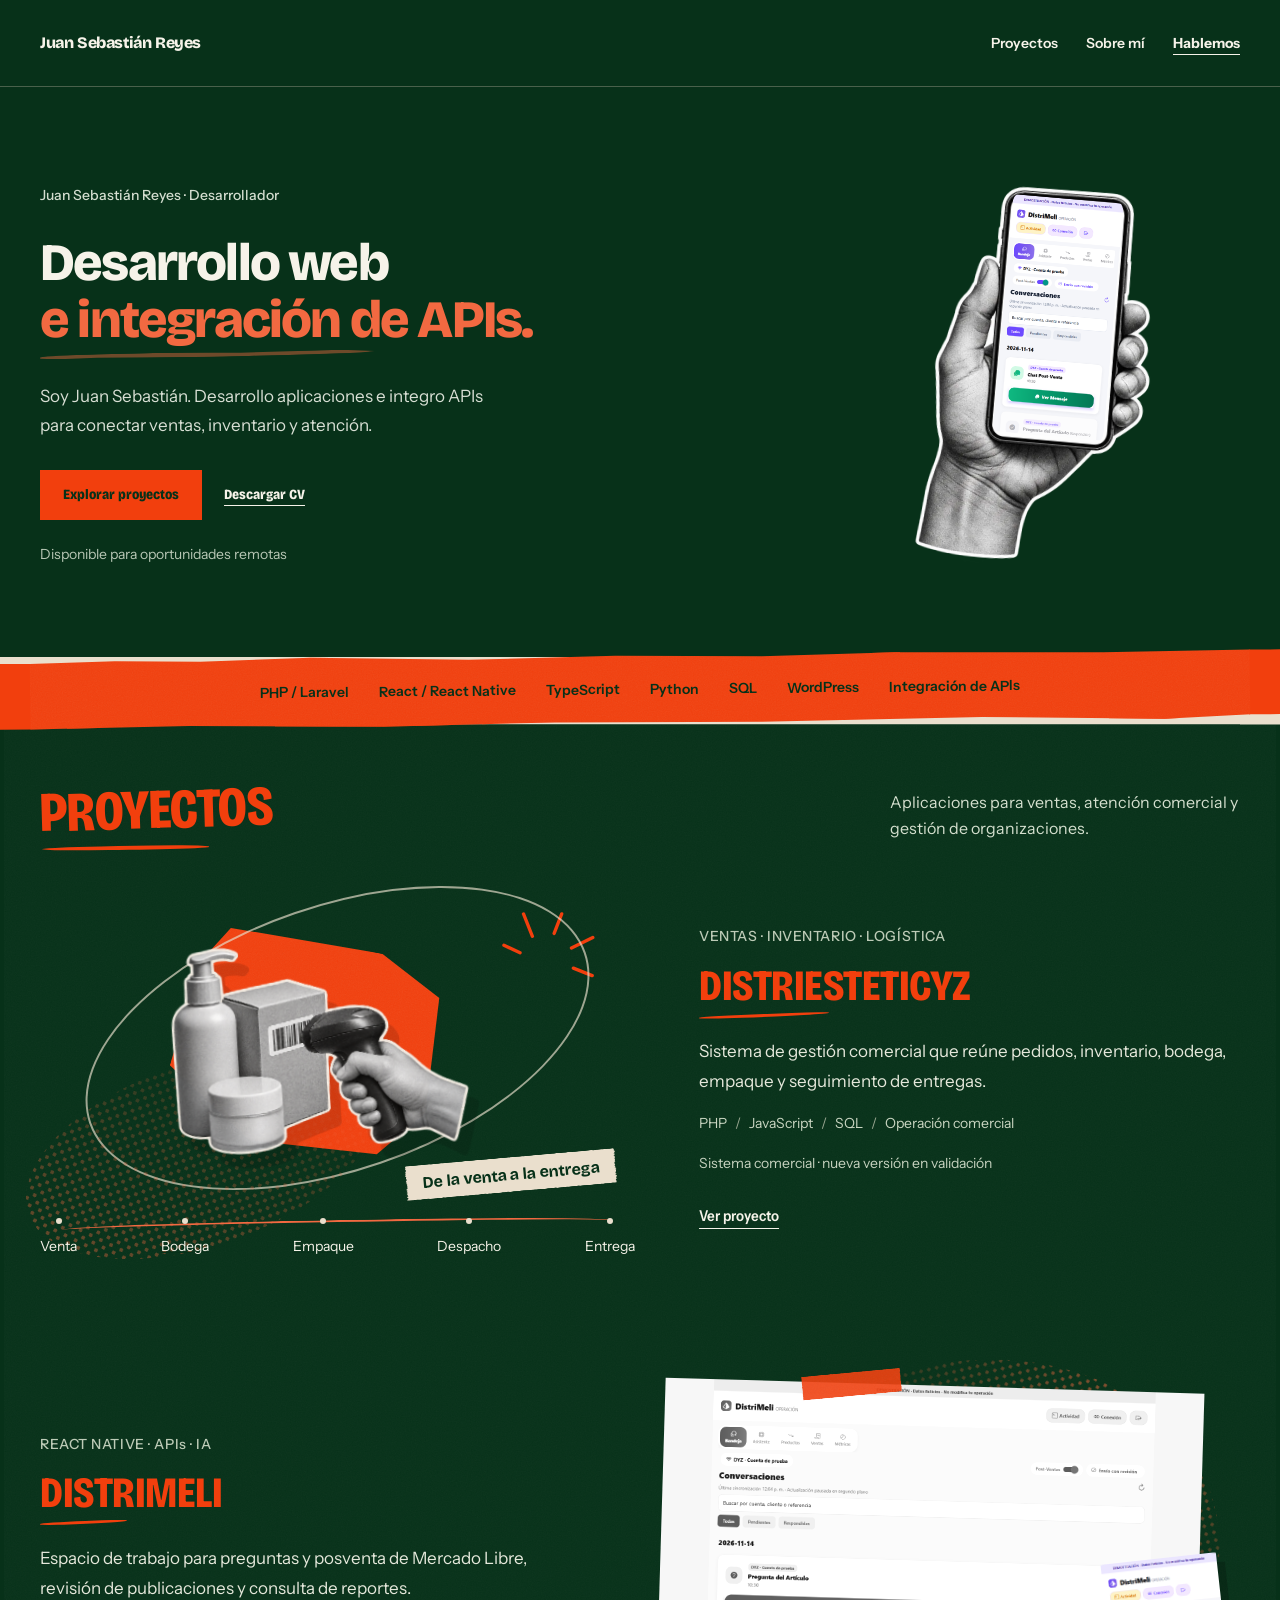
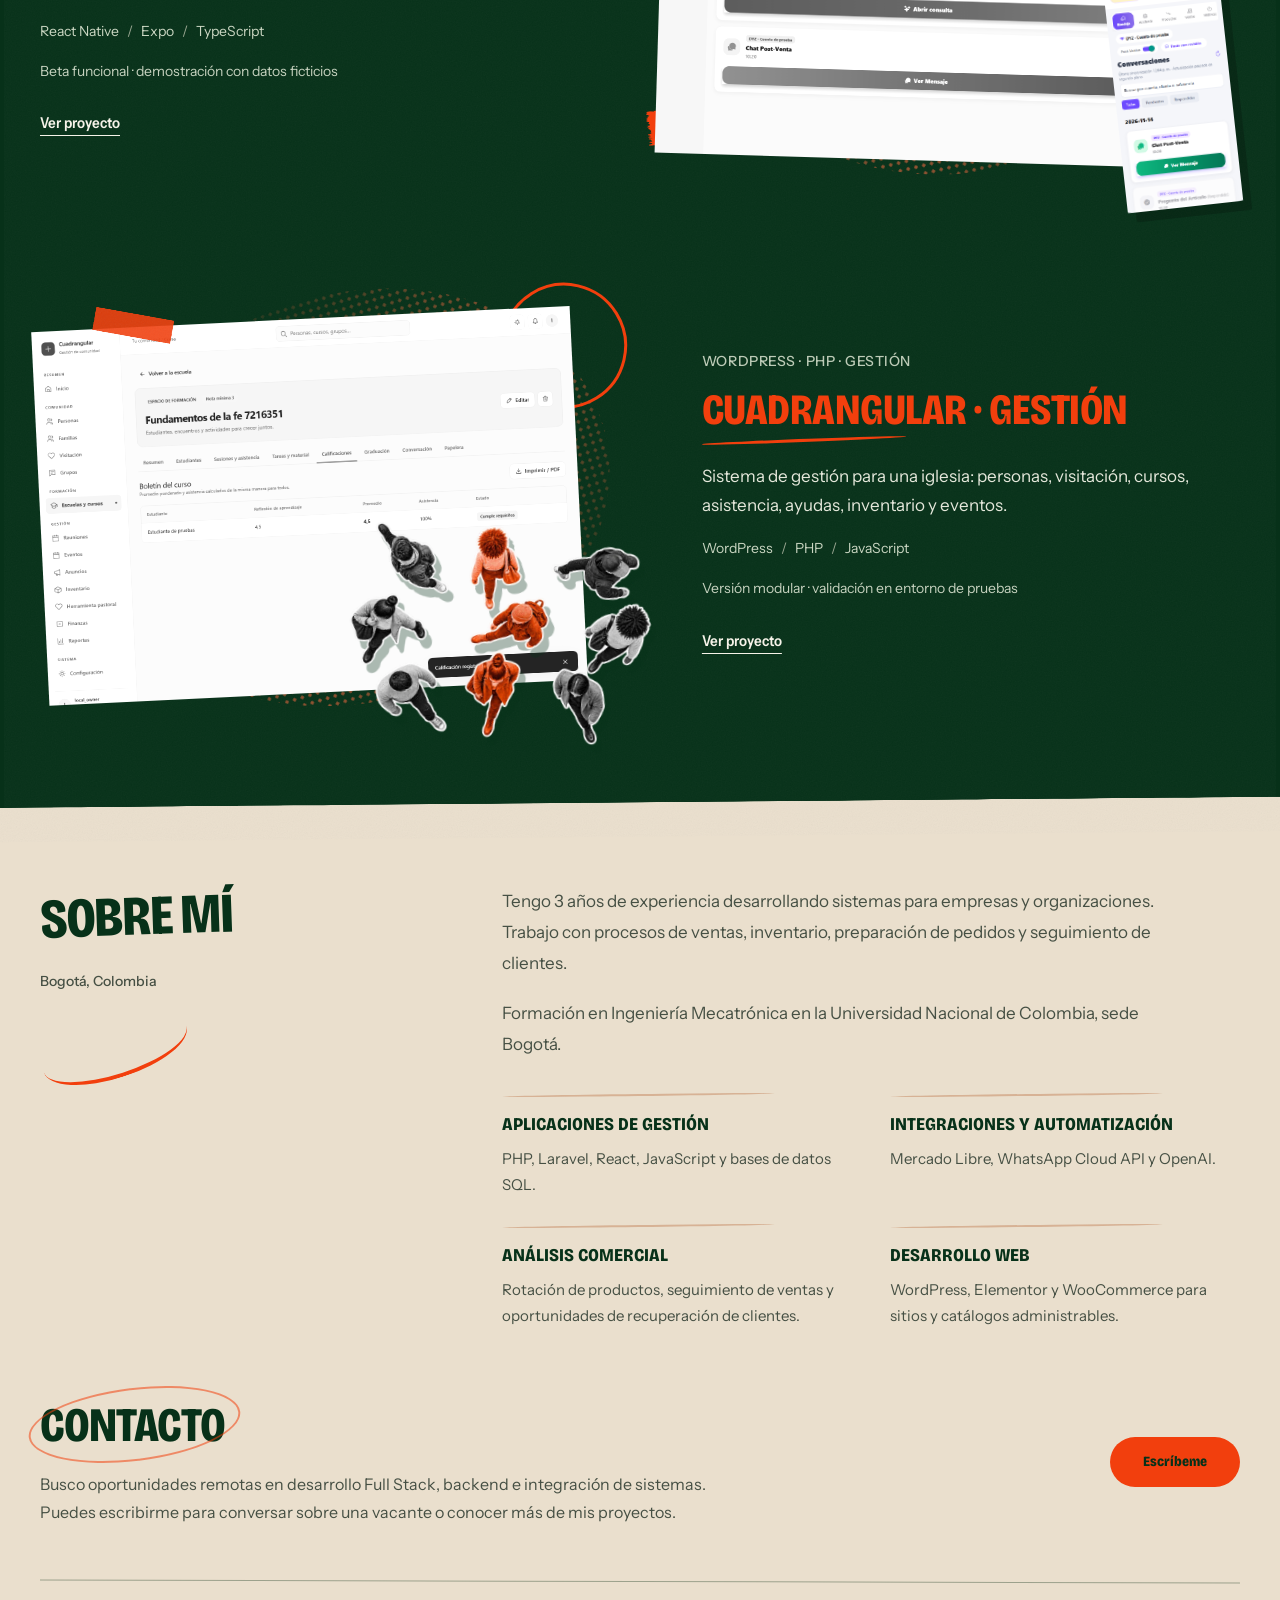
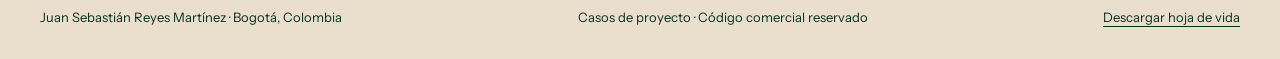
==== commit 64c495c8: "Corregir lectura ATS del CV y recorte de inventario" ====
--- a/index.html
+++ b/index.html
@@ -1 +1 @@
-<!doctype html><html lang="es"><head><meta charset="utf-8"><meta name="viewport" content="width=device-width, initial-scale=1"><title>Desarrollo, automatización y sistemas de negocio | Juan Sebastián Reyes</title><meta name="description" content="Portafolio de Juan Sebastián Reyes: sistemas comerciales, aplicaciones e integraciones con APIs."><meta name="theme-color" content="#073119"><link rel="icon" href="favicon.svg" type="image/svg+xml"><link rel="stylesheet" href="style.css?v=collage-open-7"></head><body class="home"><a class="skip" href="#main">Saltar al contenido</a><header class="nav"><div class="wrap nav-inner"><a class="brand" href="index.html">Juan Sebastián Reyes<span> / Desarrollo</span></a><nav class="nav-links" aria-label="Navegación principal"><a href="index.html#proyectos">Proyectos</a><a class="nav-about" href="index.html#sobre-mi">Sobre mí</a><a class="nav-contact" href="mailto:jreyesmaun@gmail.com">Hablemos</a></nav></div></header><main id="main"><div class="wrap"><div class="hero"><div><div class="eyebrow">Juan Sebastián Reyes · Desarrollador</div><h1>Desarrollo web<br><em>e integración de APIs.</em></h1><p class="intro">Soy Juan Sebastián. Desarrollo aplicaciones e integro APIs para conectar ventas, inventario y atención.</p><div class="actions"><a class="button" href="#proyectos">Explorar proyectos </a><a class="button secondary" href="Juan-Sebastian-Reyes-CV.pdf" download>Descargar CV </a></div><p class="hero-availability">Disponible para oportunidades remotas</p></div><aside class="hero-side" aria-label="Vista de DistriMeli"><div class="collage"><div class="phone-cutout"><img class="phone-art" src="telefono-mano.webp" alt=""><img class="phone-screen" src="distrimeli-mobile.png" alt="DistriMeli: interfaz móvil de atención comercial con datos de demostración"></div></div></aside></div><div class="skill-strip" aria-label="Tecnologías principales"><span>PHP / Laravel</span><span>React / React Native</span><span>TypeScript</span><span>Python</span><span>SQL</span><span>WordPress</span><span>Integración de APIs</span></div><section id="proyectos"><div class="section-heading"><h2>Proyectos</h2><p>Aplicaciones para ventas, atención comercial y gestión de organizaciones.</p></div><article class="featured collage-logistics"><a class="preview" href="distriesteticyz.html" aria-label="Ver caso de Distriesteticyz"><span class="visual-art scene-logistics"><span class="ink-orbit" aria-hidden="true"></span><img class="delivery-cutout" src="bolsa-collage.webp" alt="" width="900" height="900" loading="lazy"><svg class="drawn-marks" viewBox="0 0 150 120" aria-hidden="true"><g fill="none" stroke="currentColor" stroke-width="5" stroke-linecap="round"><path d="M34 76L8 70M47 48L27 18M78 37L83 6M108 53L136 31M117 82L147 87"/></g></svg><span class="route-caption">De la venta a la entrega</span></span><span class="collage-route"><span>Venta</span><span>Bodega</span><span>Empaque</span><span>Despacho</span><span>Entrega</span></span></a><div class="project-info"><span class="project-number">VENTAS · INVENTARIO · LOGÍSTICA</span><h3>Distriesteticyz</h3><p>Sistema de gestión comercial que reúne pedidos, inventario, bodega, empaque y seguimiento de entregas.</p><div class="tags"><span class="tag">PHP</span><span class="tag">JavaScript</span><span class="tag">SQL</span><span class="tag">Operación comercial</span></div><p class="scope-short">Sistema comercial · nueva versión en validación</p><a class="text-link" href="distriesteticyz.html">Ver proyecto </a></div></article><div class="project-grid"><article class="small-project collage-market"><a class="preview" href="distrimeli.html" aria-label="Ver caso de DistriMeli"><img src="distrimeli-demo.png" alt="Captura de DistriMeli en modo demostración con bandeja de preguntas y posventa de una cuenta de prueba." loading="lazy" width="1440" height="1000"><img class="mobile-layer" src="distrimeli-mobile.png" alt="" width="390" height="844" loading="lazy"><span class="collage-tape" aria-hidden="true"></span></a><div class="project-info"><span class="project-number">REACT NATIVE · APIs · IA</span><h3>DistriMeli</h3><p>Espacio de trabajo para preguntas y posventa de Mercado Libre, revisión de publicaciones y consulta de reportes.</p><div class="tags"><span class="tag">React Native</span><span class="tag">Expo</span><span class="tag">TypeScript</span></div><p class="scope-short">Beta funcional · demostración con datos ficticios</p><a class="text-link" href="distrimeli.html">Ver proyecto </a></div></article><article class="small-project collage-community"><a class="preview" href="gestion-comunidad.html" aria-label="Ver caso de Cuadrangular · Gestión"><img src="cuadrangular-demo.png" alt="Captura del boletín de un curso de Cuadrangular Gestión con estudiante de pruebas, nota y asistencia." loading="lazy" width="1440" height="1000"><img class="people-layer" src="personas-collage.webp" alt="" width="900" height="600" loading="lazy"><span class="collage-tape" aria-hidden="true"></span></a><div class="project-info"><span class="project-number">WORDPRESS · PHP · GESTIÓN</span><h3>Cuadrangular · Gestión</h3><p>Sistema de gestión para una iglesia: personas, visitación, cursos, asistencia, ayudas, inventario y eventos.</p><div class="tags"><span class="tag">WordPress</span><span class="tag">PHP</span><span class="tag">JavaScript</span></div><p class="scope-short">Versión modular · validación en entorno de pruebas</p><a class="text-link" href="gestion-comunidad.html">Ver proyecto </a></div></article></div></section><section class="about" id="sobre-mi"><div><h2>Sobre mí</h2><p class="about-location">Bogotá, Colombia</p></div><div class="about-text"><p>Tengo 3 años de experiencia desarrollando sistemas para empresas y organizaciones. Trabajo con procesos de ventas, inventario, preparación de pedidos y seguimiento de clientes.</p><p>Formación en Ingeniería Mecatrónica en la Universidad Nacional de Colombia, sede Bogotá.</p><div class="capabilities"><div><h3>Aplicaciones de gestión</h3><p>PHP, Laravel, React, JavaScript y bases de datos SQL.</p></div><div><h3>Integraciones y automatización</h3><p>Mercado Libre, WhatsApp Cloud API y OpenAI.</p></div><div><h3>Análisis comercial</h3><p>Rotación de productos, seguimiento de ventas y oportunidades de recuperación de clientes.</p></div><div><h3>Desarrollo web</h3><p>WordPress, Elementor y WooCommerce para sitios y catálogos administrables.</p></div></div></div></section><section class="contact" id="contacto"><div><h2>Contacto</h2><p>Busco oportunidades remotas en desarrollo Full Stack, backend e integración de sistemas. Puedes escribirme para conversar sobre una vacante o conocer más de mis proyectos.</p></div><a class="button" href="mailto:jreyesmaun@gmail.com">Escríbeme </a></section></div></main><footer class="wrap footer"><span>Juan Sebastián Reyes Martínez · Bogotá, Colombia</span><span>Casos de proyecto · Código comercial reservado</span><a href="Juan-Sebastian-Reyes-CV.pdf" download>Descargar hoja de vida</a></footer></body></html>+<!doctype html><html lang="es"><head><meta charset="utf-8"><meta name="viewport" content="width=device-width, initial-scale=1"><title>Desarrollo, automatización y sistemas de negocio | Juan Sebastián Reyes</title><meta name="description" content="Portafolio de Juan Sebastián Reyes: sistemas comerciales, aplicaciones e integraciones con APIs."><meta name="theme-color" content="#073119"><link rel="icon" href="favicon.svg" type="image/svg+xml"><link rel="stylesheet" href="style.css?v=inventory-8"></head><body class="home"><a class="skip" href="#main">Saltar al contenido</a><header class="nav"><div class="wrap nav-inner"><a class="brand" href="index.html">Juan Sebastián Reyes<span> / Desarrollo</span></a><nav class="nav-links" aria-label="Navegación principal"><a href="index.html#proyectos">Proyectos</a><a class="nav-about" href="index.html#sobre-mi">Sobre mí</a><a class="nav-contact" href="mailto:jreyesmaun@gmail.com">Hablemos</a></nav></div></header><main id="main"><div class="wrap"><div class="hero"><div><div class="eyebrow">Juan Sebastián Reyes · Desarrollador</div><h1>Desarrollo web<br><em>e integración de APIs.</em></h1><p class="intro">Soy Juan Sebastián. Desarrollo aplicaciones e integro APIs para conectar ventas, inventario y atención.</p><div class="actions"><a class="button" href="#proyectos">Explorar proyectos </a><a class="button secondary" href="Juan-Sebastian-Reyes-CV.pdf?v=ats-20261119" download>Descargar CV </a></div><p class="hero-availability">Disponible para oportunidades remotas</p></div><aside class="hero-side" aria-label="Vista de DistriMeli"><div class="collage"><div class="phone-cutout"><img class="phone-art" src="telefono-mano.webp" alt=""><img class="phone-screen" src="distrimeli-mobile.png" alt="DistriMeli: interfaz móvil de atención comercial con datos de demostración"></div></div></aside></div><div class="skill-strip" aria-label="Tecnologías principales"><span>PHP / Laravel</span><span>React / React Native</span><span>TypeScript</span><span>Python</span><span>SQL</span><span>WordPress</span><span>Integración de APIs</span></div><section id="proyectos"><div class="section-heading"><h2>Proyectos</h2><p>Aplicaciones para ventas, atención comercial y gestión de organizaciones.</p></div><article class="featured collage-logistics"><a class="preview" href="distriesteticyz.html" aria-label="Ver caso de Distriesteticyz"><span class="visual-art scene-logistics"><span class="ink-orbit" aria-hidden="true"></span><img class="delivery-cutout" src="inventario-scanner.png" alt="" width="900" height="900" loading="lazy"><svg class="drawn-marks" viewBox="0 0 150 120" aria-hidden="true"><g fill="none" stroke="currentColor" stroke-width="5" stroke-linecap="round"><path d="M34 76L8 70M47 48L27 18M78 37L83 6M108 53L136 31M117 82L147 87"/></g></svg><span class="route-caption">De la venta a la entrega</span></span><span class="collage-route"><span>Venta</span><span>Bodega</span><span>Empaque</span><span>Despacho</span><span>Entrega</span></span></a><div class="project-info"><span class="project-number">VENTAS · INVENTARIO · LOGÍSTICA</span><h3>Distriesteticyz</h3><p>Sistema de gestión comercial que reúne pedidos, inventario, bodega, empaque y seguimiento de entregas.</p><div class="tags"><span class="tag">PHP</span><span class="tag">JavaScript</span><span class="tag">SQL</span><span class="tag">Operación comercial</span></div><p class="scope-short">Sistema comercial · nueva versión en validación</p><a class="text-link" href="distriesteticyz.html">Ver proyecto </a></div></article><div class="project-grid"><article class="small-project collage-market"><a class="preview" href="distrimeli.html" aria-label="Ver caso de DistriMeli"><img src="distrimeli-demo.png" alt="Captura de DistriMeli en modo demostración con bandeja de preguntas y posventa de una cuenta de prueba." loading="lazy" width="1440" height="1000"><img class="mobile-layer" src="distrimeli-mobile.png" alt="" width="390" height="844" loading="lazy"><span class="collage-tape" aria-hidden="true"></span></a><div class="project-info"><span class="project-number">REACT NATIVE · APIs · IA</span><h3>DistriMeli</h3><p>Espacio de trabajo para preguntas y posventa de Mercado Libre, revisión de publicaciones y consulta de reportes.</p><div class="tags"><span class="tag">React Native</span><span class="tag">Expo</span><span class="tag">TypeScript</span></div><p class="scope-short">Beta funcional · demostración con datos ficticios</p><a class="text-link" href="distrimeli.html">Ver proyecto </a></div></article><article class="small-project collage-community"><a class="preview" href="gestion-comunidad.html" aria-label="Ver caso de Cuadrangular · Gestión"><img src="cuadrangular-demo.png" alt="Captura del boletín de un curso de Cuadrangular Gestión con estudiante de pruebas, nota y asistencia." loading="lazy" width="1440" height="1000"><img class="people-layer" src="personas-collage.webp" alt="" width="900" height="600" loading="lazy"><span class="collage-tape" aria-hidden="true"></span></a><div class="project-info"><span class="project-number">WORDPRESS · PHP · GESTIÓN</span><h3>Cuadrangular · Gestión</h3><p>Sistema de gestión para una iglesia: personas, visitación, cursos, asistencia, ayudas, inventario y eventos.</p><div class="tags"><span class="tag">WordPress</span><span class="tag">PHP</span><span class="tag">JavaScript</span></div><p class="scope-short">Versión modular · validación en entorno de pruebas</p><a class="text-link" href="gestion-comunidad.html">Ver proyecto </a></div></article></div></section><section class="about" id="sobre-mi"><div><h2>Sobre mí</h2><p class="about-location">Bogotá, Colombia</p></div><div class="about-text"><p>Tengo 3 años de experiencia desarrollando sistemas para empresas y organizaciones. Trabajo con procesos de ventas, inventario, preparación de pedidos y seguimiento de clientes.</p><p>Formación en Ingeniería Mecatrónica en la Universidad Nacional de Colombia, sede Bogotá.</p><div class="capabilities"><div><h3>Aplicaciones de gestión</h3><p>PHP, Laravel, React, JavaScript y bases de datos SQL.</p></div><div><h3>Integraciones y automatización</h3><p>Mercado Libre, WhatsApp Cloud API y OpenAI.</p></div><div><h3>Análisis comercial</h3><p>Rotación de productos, seguimiento de ventas y oportunidades de recuperación de clientes.</p></div><div><h3>Desarrollo web</h3><p>WordPress, Elementor y WooCommerce para sitios y catálogos administrables.</p></div></div></div></section><section class="contact" id="contacto"><div><h2>Contacto</h2><p>Busco oportunidades remotas en desarrollo Full Stack, backend e integración de sistemas. Puedes escribirme para conversar sobre una vacante o conocer más de mis proyectos.</p></div><a class="button" href="mailto:jreyesmaun@gmail.com">Escríbeme </a></section></div></main><footer class="wrap footer"><span>Juan Sebastián Reyes Martínez · Bogotá, Colombia</span><span>Casos de proyecto · Código comercial reservado</span><a href="Juan-Sebastian-Reyes-CV.pdf?v=ats-20261119" download>Descargar hoja de vida</a></footer></body></html>
--- a/style.css
+++ b/style.css
@@ -219,3 +219,7 @@
 @media(max-width:1000px){.featured,.small-project,.small-project:last-child{gap:40px}.visual-art{height:300px}.delivery-cutout{height:280px!important}.scene-logistics:before{width:210px;height:185px;left:18%}.drawn-marks{width:80px;right:0}.route-caption{font-size:.875rem;right:0}.collage-route{font-size:.8125rem}}
 @media(max-width:620px){#proyectos{padding-top:43px;padding-bottom:55px}.section-heading{margin-bottom:18px}.featured,.small-project,.small-project:last-child,.small-project:first-child{gap:22px;margin-top:0;margin-bottom:22px;padding:20px 0 28px}.small-project:nth-child(2){margin-top:0}.visual-art{height:290px}.delivery-cutout{height:270px!important;width:76%!important;left:7%}.scene-logistics:before{left:16%;width:210px;max-width:70%;height:190px}.ink-orbit{inset:30px 18px 40px}.drawn-marks{width:75px;right:0}.route-caption{bottom:17px}.collage-route{font-size:.875rem;margin-bottom:4px;gap:3px}.small-project .preview{width:94%;margin:12px 0 35px}.small-project .preview .mobile-layer{bottom:-28px;right:-4%;width:25%;border-radius:11px}.collage-community .preview{padding:0 0 25px}.small-project .preview .people-layer{width:55%;right:-5%;bottom:-34px}.collage-community .preview:before{width:85px;height:85px;top:-19px;right:-4px}.collage-tape{height:20px;width:75px}.about>div:first-child:after{display:none}.about{padding-top:42px}.contact h2:after{left:-7px;right:-10px;top:-7px;bottom:-5px}}
 @media(prefers-reduced-motion:reduce){.small-project .preview>img:first-child{transition:none}}
+
+/* Recorte de inventario y escaneo de productos. */
+.delivery-cutout{width:91%!important;left:1%;transform:rotate(-4deg)}
+@media(max-width:620px){.delivery-cutout{width:100%!important;left:-3%}}
